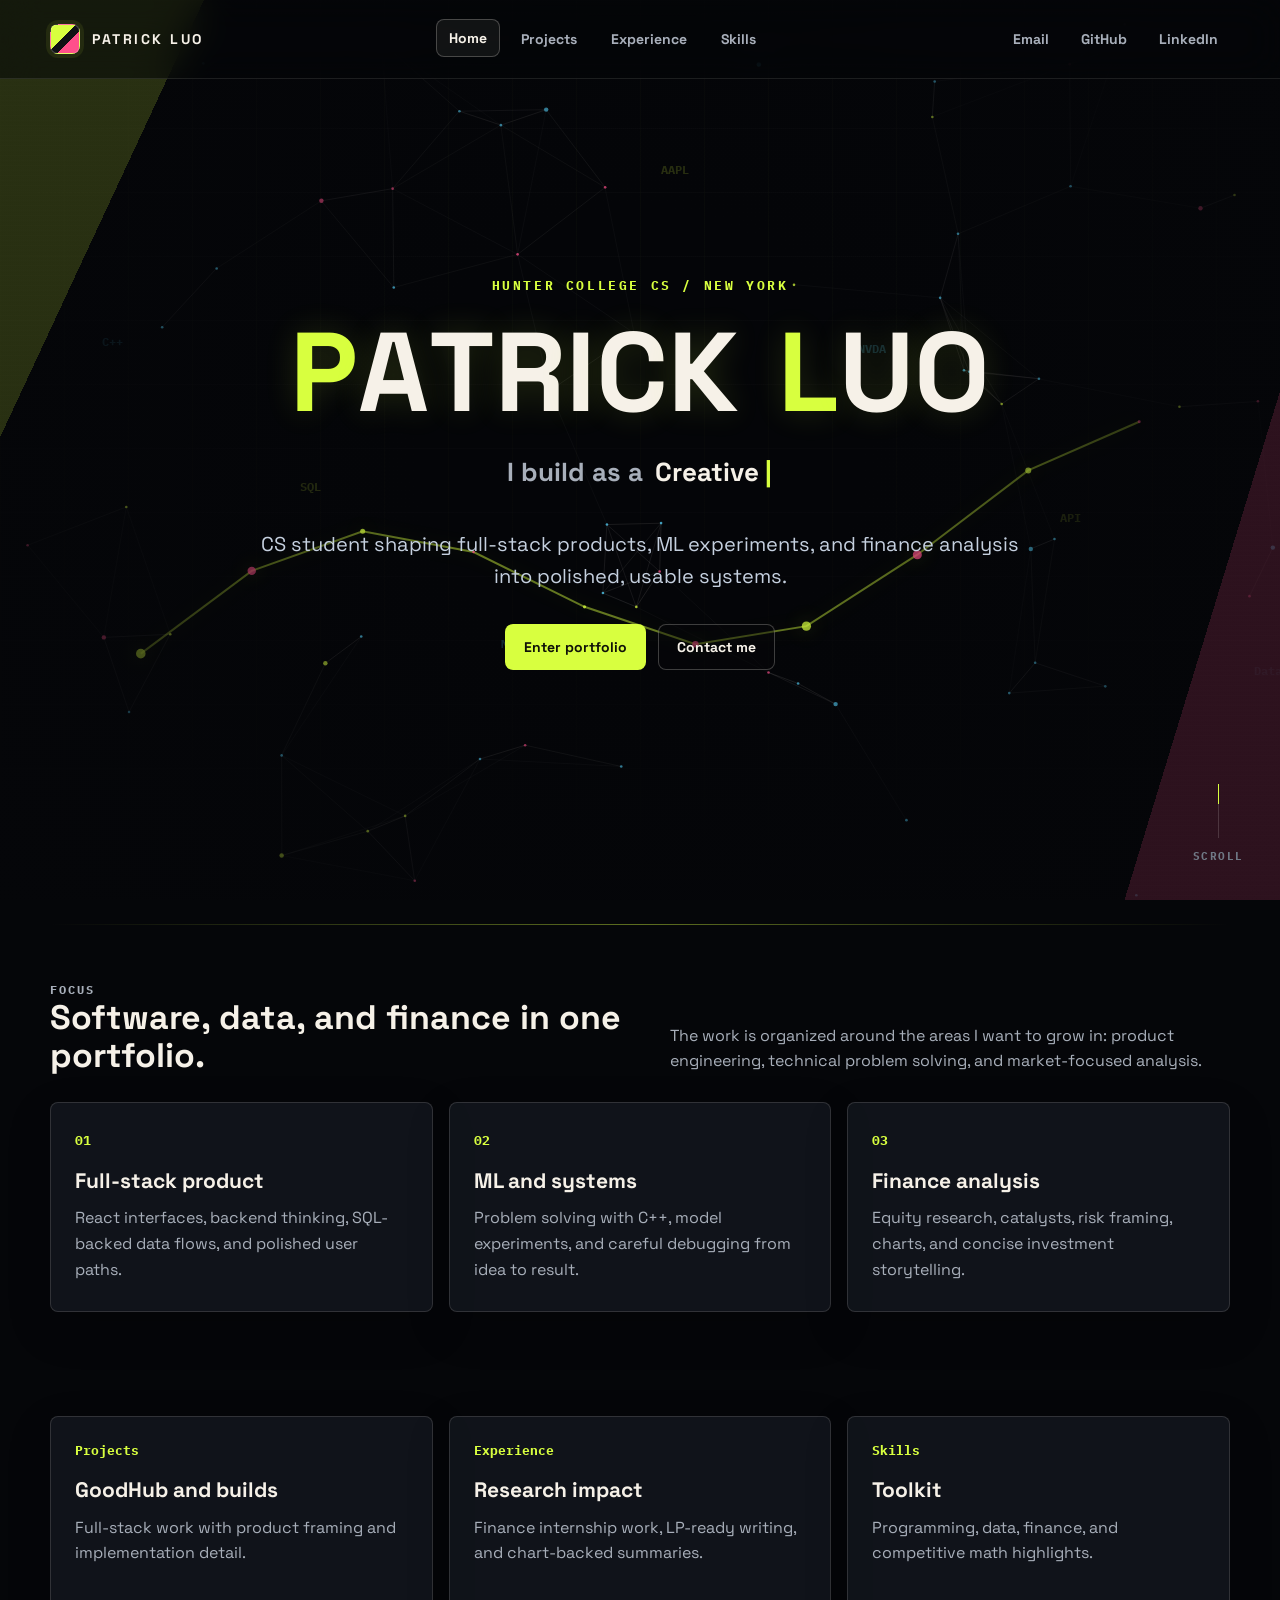
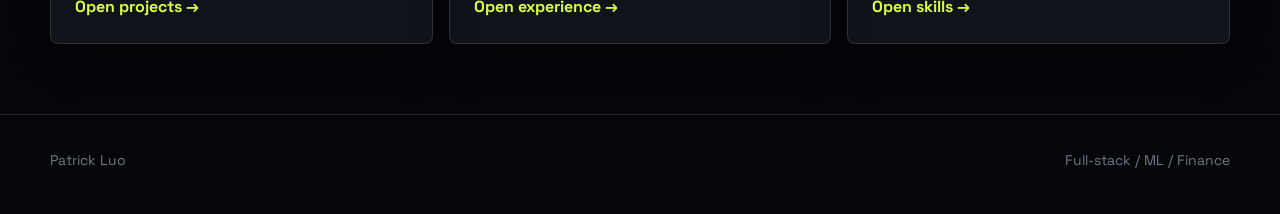
==== index.html @ 5b0698d5 "ver.1" ====
<!DOCTYPE html>
<html lang="en">
  <head>
    <meta charset="UTF-8" />
    <meta name="viewport" content="width=device-width, initial-scale=1.0" />
    <title>Patrick Luo | Portfolio</title>
    <meta
      name="description"
      content="Portfolio for Patrick Luo, a CS student focused on full-stack development, machine learning, and finance analysis."
    />
    <link rel="preconnect" href="https://fonts.googleapis.com" />
    <link rel="preconnect" href="https://fonts.gstatic.com" crossorigin />
    <link
      href="https://fonts.googleapis.com/css2?family=IBM+Plex+Mono:wght@400;600;700&family=Space+Grotesk:wght@400;500;600;700;800&display=swap"
      rel="stylesheet"
    />
    <link rel="stylesheet" href="styles.css" />
  </head>
  <body class="home-page">
    <header class="site-header home-header">
      <div class="page-shell nav-inner">
        <a class="brand" href="index.html" aria-label="Patrick Luo home">
          <span class="brand-mark" aria-hidden="true"></span>
          <span>Patrick Luo</span>
        </a>
        <nav class="site-nav" aria-label="Primary navigation">
          <a href="index.html" aria-current="page">Home</a>
          <a href="projects.html">Projects</a>
          <a href="experience.html">Experience</a>
          <a href="skills.html">Skills</a>
        </nav>
        <div class="social-links" aria-label="Contact links">
          <a href="mailto:patrick.jf.luo@gmail.com">Email</a>
          <a href="https://github.com/pljf" target="_blank" rel="noreferrer">GitHub</a>
          <a href="https://www.linkedin.com/in/patrick-luo-540394292/" target="_blank" rel="noreferrer">LinkedIn</a>
        </div>
      </div>
    </header>

    <main>
      <section class="cinematic-hero" aria-labelledby="intro-title">
        <canvas id="hero-canvas" aria-hidden="true"></canvas>
        <div class="hero-vignette" aria-hidden="true"></div>
        <div class="hero-scan" aria-hidden="true"></div>

        <div class="page-shell intro-stack">
          <p class="intro-kicker">Hunter College CS / New York</p>
          <h1 class="intro-name" id="intro-title" aria-label="Patrick Luo">
            <span style="--i: 0">P</span><span style="--i: 1">a</span><span style="--i: 2">t</span
            ><span style="--i: 3">r</span><span style="--i: 4">i</span><span style="--i: 5">c</span
            ><span style="--i: 6">k</span><span class="name-gap" style="--i: 7">&nbsp;</span
            ><span style="--i: 8">L</span><span style="--i: 9">u</span><span style="--i: 10">o</span>
          </h1>
          <div class="role-line" aria-label="Current focus">
            <span class="role-prefix">I build as a</span>
            <span class="typed-role" id="typed-role">Full-stack Developer</span>
          </div>
          <p class="intro-copy">
            CS student shaping full-stack products, ML experiments, and finance analysis into polished, usable systems.
          </p>
          <div class="actions intro-actions">
            <a class="button primary" href="projects.html">Enter portfolio</a>
            <a class="button ghost" href="mailto:patrick.jf.luo@gmail.com">Contact me</a>
          </div>
        </div>

        <div class="scroll-cue" aria-hidden="true">
          <span></span>
          <p>Scroll</p>
        </div>
      </section>

      <section class="page-shell section home-overview">
        <div class="section-header">
          <div>
            <p class="kicker">Focus</p>
            <h2>Software, data, and finance in one portfolio.</h2>
          </div>
          <p>
            The work is organized around the areas I want to grow in: product engineering, technical problem solving,
            and market-focused analysis.
          </p>
        </div>
        <div class="focus-grid">
          <article class="focus-card spotlight-card">
            <span class="card-index">01</span>
            <h3>Full-stack product</h3>
            <p>React interfaces, backend thinking, SQL-backed data flows, and polished user paths.</p>
          </article>
          <article class="focus-card spotlight-card">
            <span class="card-index">02</span>
            <h3>ML and systems</h3>
            <p>Problem solving with C++, model experiments, and careful debugging from idea to result.</p>
          </article>
          <article class="focus-card spotlight-card">
            <span class="card-index">03</span>
            <h3>Finance analysis</h3>
            <p>Equity research, catalysts, risk framing, charts, and concise investment storytelling.</p>
          </article>
        </div>
      </section>

      <section class="page-shell section compact">
        <div class="link-grid">
          <a class="link-card kinetic-link" href="projects.html">
            <span class="card-index">Projects</span>
            <h3>GoodHub and builds</h3>
            <p>Full-stack work with product framing and implementation detail.</p>
            <span>Open projects &rarr;</span>
          </a>
          <a class="link-card kinetic-link" href="experience.html">
            <span class="card-index">Experience</span>
            <h3>Research impact</h3>
            <p>Finance internship work, LP-ready writing, and chart-backed summaries.</p>
            <span>Open experience &rarr;</span>
          </a>
          <a class="link-card kinetic-link" href="skills.html">
            <span class="card-index">Skills</span>
            <h3>Toolkit</h3>
            <p>Programming, data, finance, and competitive math highlights.</p>
            <span>Open skills &rarr;</span>
          </a>
        </div>
      </section>
    </main>

    <footer class="site-footer">
      <div class="page-shell footer-inner">
        <span>Patrick Luo</span>
        <span>Full-stack / ML / Finance</span>
      </div>
    </footer>

    <script src="main.js"></script>
  </body>
</html>
---- styles.css ----
:root {
  --ink: #08090b;
  --ink-soft: #0f1115;
  --panel: #151820;
  --panel-strong: #1b1f28;
  --paper: #f6f1e8;
  --muted: #a8afba;
  --quiet: #707986;
  --line: rgba(246, 241, 232, 0.14);
  --line-strong: rgba(246, 241, 232, 0.24);
  --acid: #d8ff3f;
  --mint: #35d89f;
  --rose: #ff4f8b;
  --amber: #ffc857;
  --cyan: #55d6ff;
  --shadow: 0 24px 70px rgba(0, 0, 0, 0.36);
}

* {
  box-sizing: border-box;
}

html {
  scroll-behavior: smooth;
}

body {
  min-height: 100vh;
  margin: 0;
  overflow-x: hidden;
  background-color: var(--ink);
  background-image:
    linear-gradient(116deg, transparent 0 24%, rgba(216, 255, 63, 0.06) 24% 25%, transparent 25% 58%, rgba(85, 214, 255, 0.05) 58% 59%, transparent 59% 100%),
    repeating-linear-gradient(90deg, rgba(255, 255, 255, 0.018) 0 1px, transparent 1px 88px),
    linear-gradient(rgba(246, 241, 232, 0.045) 1px, transparent 1px),
    linear-gradient(90deg, rgba(246, 241, 232, 0.045) 1px, transparent 1px),
    linear-gradient(180deg, rgba(8, 9, 11, 0.2), rgba(8, 9, 11, 0.92));
  background-attachment: fixed;
  background-size: auto, auto, 44px 44px, 44px 44px, auto;
  color: var(--paper);
  font-family: "Space Grotesk", "Inter", system-ui, -apple-system, BlinkMacSystemFont, "Segoe UI", sans-serif;
  line-height: 1.6;
  letter-spacing: 0;
}

a {
  color: inherit;
  text-decoration: none;
}

img {
  display: block;
  max-width: 100%;
}

.page-shell {
  width: min(1180px, calc(100% - 40px));
  margin: 0 auto;
}

.site-header {
  position: sticky;
  top: 0;
  z-index: 20;
  border-bottom: 1px solid var(--line);
  background: rgba(8, 9, 11, 0.84);
  backdrop-filter: blur(18px);
}

.nav-inner {
  display: flex;
  align-items: center;
  justify-content: space-between;
  gap: 24px;
  min-height: 78px;
}

.brand {
  display: inline-flex;
  align-items: center;
  gap: 12px;
  font-weight: 800;
}

.brand-mark {
  width: 30px;
  height: 30px;
  border: 1px solid var(--line-strong);
  border-radius: 8px;
  background:
    linear-gradient(135deg, var(--acid) 0 44%, transparent 44%),
    linear-gradient(315deg, var(--rose) 0 38%, transparent 38%),
    var(--ink-soft);
  box-shadow: 0 0 0 4px rgba(216, 255, 63, 0.08);
}

.brand span:last-child {
  font-size: 14px;
  letter-spacing: 0.18em;
  text-transform: uppercase;
}

.site-nav,
.social-links {
  display: flex;
  align-items: center;
  gap: 8px;
}

.site-nav a,
.social-links a {
  min-height: 38px;
  border: 1px solid transparent;
  border-radius: 8px;
  color: var(--muted);
  font-size: 14px;
  font-weight: 700;
  line-height: 1;
  transition: border-color 160ms ease, color 160ms ease, background 160ms ease, transform 160ms ease;
}

.site-nav a {
  display: inline-flex;
  align-items: center;
  padding: 0 12px;
}

.social-links a {
  display: inline-flex;
  align-items: center;
  justify-content: center;
  min-width: 44px;
  padding: 0 11px;
}

.site-nav a:hover,
.site-nav a[aria-current="page"],
.social-links a:hover {
  border-color: var(--line-strong);
  background: rgba(246, 241, 232, 0.06);
  color: var(--paper);
  transform: translateY(-1px);
}

.hero {
  display: grid;
  grid-template-columns: minmax(0, 1fr) 430px;
  gap: 48px;
  align-items: center;
  padding: 72px 0 58px;
}

.hero-copy {
  max-width: 720px;
}

.eyebrow {
  margin: 0 0 18px;
  color: var(--acid);
  font-family: "IBM Plex Mono", ui-monospace, SFMono-Regular, Consolas, monospace;
  font-size: 13px;
  font-weight: 700;
  letter-spacing: 0.18em;
  text-transform: uppercase;
}

.hero-title,
.page-title {
  margin: 0;
  max-width: 920px;
  color: var(--paper);
  font-weight: 800;
  line-height: 0.96;
  letter-spacing: 0;
}

.hero-title {
  font-size: 76px;
}

.page-title {
  font-size: 58px;
}

.text-accent {
  color: var(--acid);
}

.text-mint {
  color: var(--mint);
}

.text-rose {
  color: var(--rose);
}

.lead {
  margin: 24px 0 0;
  max-width: 720px;
  color: var(--muted);
  font-size: 20px;
}

.actions {
  display: flex;
  flex-wrap: wrap;
  gap: 12px;
  margin-top: 32px;
}

.button {
  display: inline-flex;
  align-items: center;
  justify-content: center;
  gap: 10px;
  min-height: 46px;
  border: 1px solid var(--line-strong);
  border-radius: 8px;
  padding: 0 18px;
  font-size: 14px;
  font-weight: 800;
  line-height: 1;
  transition: transform 160ms ease, border-color 160ms ease, background 160ms ease, color 160ms ease;
}

.button.primary {
  border-color: rgba(216, 255, 63, 0.62);
  background: var(--acid);
  color: #101208;
}

.button.secondary {
  background: rgba(246, 241, 232, 0.05);
  color: var(--paper);
}

.button:hover {
  transform: translateY(-2px);
}

.button.secondary:hover {
  border-color: var(--acid);
}

.button.ghost {
  background: rgba(8, 9, 11, 0.42);
  color: var(--paper);
}

.button.ghost:hover {
  border-color: rgba(255, 79, 139, 0.72);
  color: #fff;
}

.home-page {
  background-color: #050609;
}

.home-header {
  position: fixed;
  width: 100%;
  border-bottom-color: rgba(246, 241, 232, 0.1);
  background: rgba(5, 6, 9, 0.54);
}

.cinematic-hero {
  position: relative;
  display: grid;
  min-height: 100vh;
  place-items: center;
  overflow: hidden;
  isolation: isolate;
  padding: 118px 0 72px;
  background:
    linear-gradient(180deg, rgba(5, 6, 9, 0.2), rgba(5, 6, 9, 0.98)),
    linear-gradient(90deg, rgba(216, 255, 63, 0.04) 1px, transparent 1px),
    linear-gradient(rgba(246, 241, 232, 0.035) 1px, transparent 1px),
    #050609;
  background-size: auto, 64px 64px, 64px 64px, auto;
}

#hero-canvas {
  position: absolute;
  inset: 0;
  z-index: -3;
  width: 100%;
  height: 100%;
}

.hero-vignette {
  position: absolute;
  inset: 0;
  z-index: -2;
  pointer-events: none;
  background:
    linear-gradient(115deg, rgba(216, 255, 63, 0.17) 0 12%, transparent 12% 100%),
    linear-gradient(287deg, rgba(255, 79, 139, 0.16) 0 10%, transparent 10% 100%),
    radial-gradient(circle at 50% 48%, transparent 0 28%, rgba(5, 6, 9, 0.48) 58%, rgba(5, 6, 9, 0.94) 100%);
}

.hero-scan {
  position: absolute;
  inset: 0;
  z-index: -1;
  pointer-events: none;
  background: repeating-linear-gradient(180deg, rgba(255, 255, 255, 0.035) 0 1px, transparent 1px 5px);
  mix-blend-mode: soft-light;
  opacity: 0.42;
}

.intro-stack {
  position: relative;
  z-index: 1;
  display: grid;
  justify-items: center;
  text-align: center;
}

.intro-kicker {
  margin: 0 0 26px;
  color: var(--acid);
  font-family: "IBM Plex Mono", ui-monospace, SFMono-Regular, Consolas, monospace;
  font-size: 13px;
  font-weight: 800;
  letter-spacing: 0.2em;
  text-transform: uppercase;
  animation: fade-rise 700ms ease 150ms;
}

.intro-name {
  display: flex;
  flex-wrap: wrap;
  justify-content: center;
  margin: 0;
  max-width: 1100px;
  color: var(--paper);
  font-size: 112px;
  font-weight: 800;
  line-height: 0.9;
  letter-spacing: 0;
  text-transform: uppercase;
}

.intro-name span {
  display: inline-block;
  text-shadow: 0 0 32px rgba(216, 255, 63, 0.16);
  animation: name-rise 760ms cubic-bezier(0.22, 1, 0.36, 1);
}

.intro-name span:nth-child(1),
.intro-name span:nth-child(9) {
  color: var(--acid);
}

.intro-name span:nth-child(1) {
  animation-delay: 260ms;
}

.intro-name span:nth-child(2) {
  animation-delay: 322ms;
}

.intro-name span:nth-child(3) {
  animation-delay: 384ms;
}

.intro-name span:nth-child(4) {
  animation-delay: 446ms;
}

.intro-name span:nth-child(5) {
  animation-delay: 508ms;
}

.intro-name span:nth-child(6) {
  animation-delay: 570ms;
}

.intro-name span:nth-child(7) {
  animation-delay: 632ms;
}

.intro-name span:nth-child(8) {
  animation-delay: 694ms;
}

.intro-name span:nth-child(9) {
  animation-delay: 756ms;
}

.intro-name span:nth-child(10) {
  animation-delay: 818ms;
}

.intro-name span:nth-child(11) {
  animation-delay: 880ms;
}

.name-gap {
  width: 0.36em;
}

.role-line {
  display: flex;
  flex-wrap: wrap;
  justify-content: center;
  gap: 12px;
  min-height: 54px;
  margin-top: 28px;
  color: var(--muted);
  font-size: 26px;
  font-weight: 700;
  animation: fade-rise 700ms ease 1150ms;
}

.typed-role {
  position: relative;
  display: inline-block;
  max-width: 100%;
  overflow-wrap: anywhere;
  color: var(--paper);
}

.typed-role::after {
  display: inline-block;
  width: 10px;
  margin-left: 4px;
  color: var(--acid);
  content: "|";
  animation: blink 860ms steps(1) infinite;
}

.intro-copy {
  max-width: 760px;
  margin: 22px 0 0;
  color: #c5d0df;
  font-size: 20px;
  animation: fade-rise 700ms ease 1350ms;
}

.intro-actions {
  justify-content: center;
  animation: fade-rise 700ms ease 1500ms;
}

.scroll-cue {
  position: absolute;
  right: 36px;
  bottom: 34px;
  display: grid;
  justify-items: center;
  gap: 10px;
  color: var(--quiet);
  font-family: "IBM Plex Mono", ui-monospace, SFMono-Regular, Consolas, monospace;
  font-size: 11px;
  font-weight: 700;
  letter-spacing: 0.14em;
  text-transform: uppercase;
}

.scroll-cue span {
  display: block;
  width: 1px;
  height: 54px;
  overflow: hidden;
  background: rgba(246, 241, 232, 0.16);
}

.scroll-cue span::after {
  display: block;
  width: 1px;
  height: 20px;
  background: var(--acid);
  content: "";
  animation: scroll-cue 1500ms ease-in-out infinite;
}

.scroll-cue p {
  margin: 0;
}

.home-overview {
  position: relative;
}

.home-overview::before {
  position: absolute;
  top: 24px;
  right: 0;
  left: 0;
  height: 1px;
  background: linear-gradient(90deg, transparent, rgba(216, 255, 63, 0.42), transparent);
  content: "";
}

.spotlight-card,
.kinetic-link {
  background:
    linear-gradient(135deg, rgba(216, 255, 63, 0.08), transparent 36%),
    rgba(12, 14, 19, 0.84);
}

.hero-metrics {
  display: grid;
  grid-template-columns: repeat(3, minmax(0, 1fr));
  gap: 12px;
  margin-top: 36px;
}

.metric {
  min-height: 92px;
  border: 1px solid var(--line);
  border-radius: 8px;
  background: rgba(21, 24, 32, 0.78);
  padding: 16px;
}

.metric strong {
  display: block;
  color: var(--paper);
  font-size: 24px;
  line-height: 1;
}

.metric span {
  display: block;
  margin-top: 10px;
  color: var(--muted);
  font-size: 13px;
}

.portrait-panel {
  position: relative;
  margin: 0;
  border: 1px solid var(--line-strong);
  border-radius: 8px;
  background: linear-gradient(145deg, rgba(246, 241, 232, 0.08), rgba(21, 24, 32, 0.78));
  box-shadow: var(--shadow);
  overflow: hidden;
}

.portrait-panel::before {
  position: absolute;
  inset: 22px;
  border: 1px solid rgba(246, 241, 232, 0.12);
  content: "";
}

.portrait-label {
  position: absolute;
  right: 16px;
  bottom: 16px;
  max-width: calc(100% - 32px);
  border: 1px solid var(--line-strong);
  border-radius: 8px;
  background: rgba(8, 9, 11, 0.88);
  padding: 14px 16px;
}

.portrait-label strong,
.portrait-label span {
  display: block;
}

.portrait-label strong {
  font-size: 18px;
}

.portrait-label span {
  color: var(--muted);
  font-size: 13px;
}

.portrait-art {
  position: relative;
  display: grid;
  min-height: 500px;
  place-items: center;
  overflow: hidden;
  background:
    linear-gradient(90deg, rgba(246, 241, 232, 0.04) 1px, transparent 1px),
    linear-gradient(rgba(246, 241, 232, 0.04) 1px, transparent 1px),
    linear-gradient(145deg, rgba(216, 255, 63, 0.14), transparent 32%),
    linear-gradient(315deg, rgba(255, 79, 139, 0.12), transparent 34%),
    #101218;
  background-size: 38px 38px, 38px 38px, auto, auto, auto;
}

.portrait-art::before,
.portrait-art::after {
  position: absolute;
  content: "";
}

.portrait-art::before {
  width: 68%;
  height: 68%;
  border: 1px solid rgba(246, 241, 232, 0.18);
  transform: rotate(-10deg);
}

.portrait-art::after {
  width: 210px;
  height: 210px;
  border: 1px solid rgba(216, 255, 63, 0.38);
  border-radius: 50%;
  box-shadow: 0 0 60px rgba(216, 255, 63, 0.13);
}

.portrait-initials {
  position: relative;
  z-index: 1;
  color: var(--paper);
  font-size: 132px;
  font-weight: 800;
  line-height: 0.86;
}

.portrait-initials::first-letter {
  color: var(--acid);
}

.code-strip {
  position: absolute;
  bottom: 108px;
  left: 24px;
  z-index: 2;
  display: grid;
  gap: 8px;
  color: var(--muted);
  font-family: "IBM Plex Mono", ui-monospace, SFMono-Regular, Consolas, monospace;
  font-size: 12px;
}

.code-strip span {
  width: max-content;
  max-width: calc(100vw - 80px);
  border: 1px solid var(--line);
  border-radius: 8px;
  background: rgba(8, 9, 11, 0.78);
  padding: 7px 10px;
}

.signal-card {
  position: absolute;
  z-index: 2;
  display: grid;
  width: 64px;
  height: 64px;
  place-items: center;
  border: 1px solid var(--line-strong);
  border-radius: 8px;
  background: rgba(8, 9, 11, 0.8);
  color: var(--acid);
  font-family: "IBM Plex Mono", ui-monospace, SFMono-Regular, Consolas, monospace;
  font-size: 14px;
  font-weight: 800;
}

.signal-card.top {
  top: 64px;
  right: 44px;
}

.signal-card.mid {
  top: 194px;
  left: 34px;
  color: var(--mint);
}

.signal-card.low {
  right: 74px;
  bottom: 152px;
  color: var(--rose);
}

.ticker {
  overflow: hidden;
  border-top: 1px solid var(--line);
  border-bottom: 1px solid var(--line);
  background: rgba(246, 241, 232, 0.04);
}

.ticker-track {
  display: flex;
  width: max-content;
  animation: ticker 28s linear infinite;
}

.ticker span {
  padding: 14px 24px;
  color: var(--muted);
  font-family: "IBM Plex Mono", ui-monospace, SFMono-Regular, Consolas, monospace;
  font-size: 13px;
  text-transform: uppercase;
  white-space: nowrap;
}

.section {
  padding: 70px 0;
}

.section.compact {
  padding-top: 34px;
}

.section-header {
  display: flex;
  align-items: end;
  justify-content: space-between;
  gap: 24px;
  margin-bottom: 28px;
}

.section-header h2 {
  margin: 0;
  font-size: 34px;
  line-height: 1.1;
}

.section-header p {
  max-width: 560px;
  margin: 10px 0 0;
  color: var(--muted);
}

.kicker {
  margin: 0 0 10px;
  color: var(--quiet);
  font-family: "IBM Plex Mono", ui-monospace, SFMono-Regular, Consolas, monospace;
  font-size: 12px;
  font-weight: 700;
  letter-spacing: 0.16em;
  text-transform: uppercase;
}

.focus-grid,
.link-grid,
.process-grid,
.achievement-grid {
  display: grid;
  grid-template-columns: repeat(3, minmax(0, 1fr));
  gap: 16px;
}

.focus-card,
.link-card,
.process-card,
.achievement-card,
.work-card,
.timeline-item,
.skill-column {
  border: 1px solid var(--line);
  border-radius: 8px;
  background: rgba(21, 24, 32, 0.76);
  box-shadow: 0 16px 44px rgba(0, 0, 0, 0.18);
}

.focus-card,
.link-card,
.process-card,
.achievement-card {
  min-height: 210px;
  padding: 24px;
  transition: transform 160ms ease, border-color 160ms ease, background 160ms ease;
}

.focus-card:hover,
.link-card:hover,
.process-card:hover,
.achievement-card:hover {
  border-color: var(--line-strong);
  background: rgba(27, 31, 40, 0.88);
  transform: translateY(-3px);
}

.card-index {
  color: var(--acid);
  font-family: "IBM Plex Mono", ui-monospace, SFMono-Regular, Consolas, monospace;
  font-size: 13px;
  font-weight: 700;
}

.focus-card h3,
.link-card h3,
.process-card h3,
.achievement-card h3,
.work-card h2,
.timeline-item h2,
.skill-column h2 {
  margin: 16px 0 0;
  color: var(--paper);
  font-size: 21px;
  line-height: 1.18;
}

.focus-card p,
.link-card p,
.process-card p,
.achievement-card p,
.work-card p,
.timeline-item p,
.skill-column p {
  margin: 12px 0 0;
  color: var(--muted);
}

.link-card {
  display: flex;
  flex-direction: column;
  justify-content: space-between;
  min-height: 190px;
}

.link-card span:last-child {
  margin-top: 28px;
  color: var(--acid);
  font-weight: 800;
}

.page-hero {
  padding: 72px 0 42px;
  border-bottom: 1px solid var(--line);
}

.page-hero .lead {
  max-width: 680px;
}

.page-hero-row {
  display: flex;
  align-items: end;
  justify-content: space-between;
  gap: 32px;
}

.back-link {
  flex: 0 0 auto;
  color: var(--acid);
  font-weight: 800;
}

.work-card {
  padding: 30px;
}

.work-card.featured {
  display: grid;
  grid-template-columns: minmax(0, 1.15fr) minmax(280px, 0.85fr);
  gap: 28px;
  align-items: start;
  border-color: rgba(216, 255, 63, 0.28);
  background:
    linear-gradient(135deg, rgba(216, 255, 63, 0.08), transparent 34%),
    rgba(21, 24, 32, 0.82);
}

.meta-row {
  display: flex;
  flex-wrap: wrap;
  gap: 8px;
  margin-top: 18px;
}

.pill {
  display: inline-flex;
  align-items: center;
  min-height: 30px;
  border: 1px solid var(--line);
  border-radius: 999px;
  padding: 0 12px;
  color: var(--paper);
  font-size: 12px;
  font-weight: 800;
}

.pill.acid {
  border-color: rgba(216, 255, 63, 0.5);
  color: var(--acid);
}

.pill.mint {
  border-color: rgba(53, 216, 159, 0.5);
  color: var(--mint);
}

.pill.rose {
  border-color: rgba(255, 79, 139, 0.5);
  color: var(--rose);
}

.clean-list {
  display: grid;
  gap: 12px;
  margin: 24px 0 0;
  padding: 0;
  list-style: none;
}

.clean-list li {
  position: relative;
  padding-left: 22px;
  color: var(--muted);
}

.clean-list li::before {
  position: absolute;
  top: 0.72em;
  left: 0;
  width: 8px;
  height: 8px;
  border-radius: 50%;
  background: var(--acid);
  content: "";
}

.spec-table {
  display: grid;
  gap: 14px;
  margin: 0;
}

.spec-table div {
  border-bottom: 1px solid var(--line);
  padding-bottom: 14px;
}

.spec-table dt {
  color: var(--quiet);
  font-family: "IBM Plex Mono", ui-monospace, SFMono-Regular, Consolas, monospace;
  font-size: 12px;
  font-weight: 700;
  letter-spacing: 0.12em;
  text-transform: uppercase;
}

.spec-table dd {
  margin: 6px 0 0;
  color: var(--paper);
}

.timeline {
  display: grid;
  gap: 16px;
}

.timeline-item {
  display: grid;
  grid-template-columns: 180px minmax(0, 1fr);
  gap: 28px;
  padding: 26px;
}

.timeline-date {
  color: var(--acid);
  font-family: "IBM Plex Mono", ui-monospace, SFMono-Regular, Consolas, monospace;
  font-size: 13px;
  font-weight: 700;
}

.skill-grid {
  display: grid;
  grid-template-columns: repeat(3, minmax(0, 1fr));
  gap: 16px;
}

.skill-column {
  padding: 24px;
}

.skill-tags {
  display: flex;
  flex-wrap: wrap;
  gap: 8px;
  margin-top: 22px;
}

.skill-tag {
  display: inline-flex;
  align-items: center;
  min-height: 36px;
  border: 1px solid var(--line);
  border-radius: 8px;
  background: rgba(246, 241, 232, 0.04);
  padding: 0 12px;
  color: var(--paper);
  font-size: 13px;
  font-weight: 800;
}

.site-footer {
  border-top: 1px solid var(--line);
  padding: 34px 0 42px;
  color: var(--quiet);
  font-size: 14px;
}

.footer-inner {
  display: flex;
  justify-content: space-between;
  gap: 20px;
}

@keyframes ticker {
  from {
    transform: translateX(0);
  }
  to {
    transform: translateX(-50%);
  }
}

@keyframes name-rise {
  from {
    opacity: 0;
    transform: translateY(44px) scale(0.96);
  }
  to {
    opacity: 1;
    transform: translateY(0) scale(1);
  }
}

@keyframes fade-rise {
  from {
    opacity: 0;
    transform: translateY(18px);
  }
  to {
    opacity: 1;
    transform: translateY(0);
  }
}

@keyframes blink {
  50% {
    opacity: 0;
  }
}

@keyframes scroll-cue {
  from {
    transform: translateY(-20px);
  }
  to {
    transform: translateY(58px);
  }
}

@media (prefers-reduced-motion: reduce) {
  *,
  *::before,
  *::after {
    scroll-behavior: auto !important;
    animation-duration: 0.01ms !important;
    animation-iteration-count: 1 !important;
    transition-duration: 0.01ms !important;
  }
}

@media (max-width: 960px) {
  .nav-inner {
    align-items: flex-start;
    flex-direction: column;
    padding: 18px 0;
  }

  .site-nav,
  .social-links {
    flex-wrap: wrap;
  }

  .hero {
    grid-template-columns: 1fr;
    padding-top: 52px;
  }

  .hero-title {
    font-size: 58px;
  }

  .intro-name {
    font-size: 78px;
  }

  .role-line {
    font-size: 22px;
  }

  .page-title {
    font-size: 48px;
  }

  .portrait-panel {
    max-width: 430px;
  }

  .focus-grid,
  .link-grid,
  .process-grid,
  .achievement-grid,
  .skill-grid,
  .work-card.featured {
    grid-template-columns: 1fr;
  }

  .page-hero-row,
  .section-header,
  .footer-inner {
    align-items: flex-start;
    flex-direction: column;
  }
}

@media (max-width: 640px) {
  .page-shell {
    width: min(100% - 28px, 1180px);
  }

  .hero-title {
    font-size: 42px;
  }

  .cinematic-hero {
    min-height: 760px;
    padding-top: 160px;
  }

  .intro-name {
    font-size: 40px;
  }

  .intro-kicker {
    font-size: 11px;
  }

  .role-line {
    flex-direction: column;
    gap: 4px;
    min-height: 82px;
    font-size: 19px;
  }

  .typed-role {
    max-width: 340px;
  }

  .intro-copy {
    width: 100%;
    max-width: 320px;
    font-size: 17px;
  }

  .scroll-cue {
    display: none;
  }

  .page-title {
    font-size: 38px;
  }

  .lead {
    font-size: 17px;
  }

  .hero-metrics,
  .timeline-item {
    grid-template-columns: 1fr;
  }

  .focus-card,
  .link-card,
  .process-card,
  .achievement-card,
  .work-card,
  .timeline-item,
  .skill-column {
    padding: 20px;
  }

  .section {
    padding: 50px 0;
  }
}
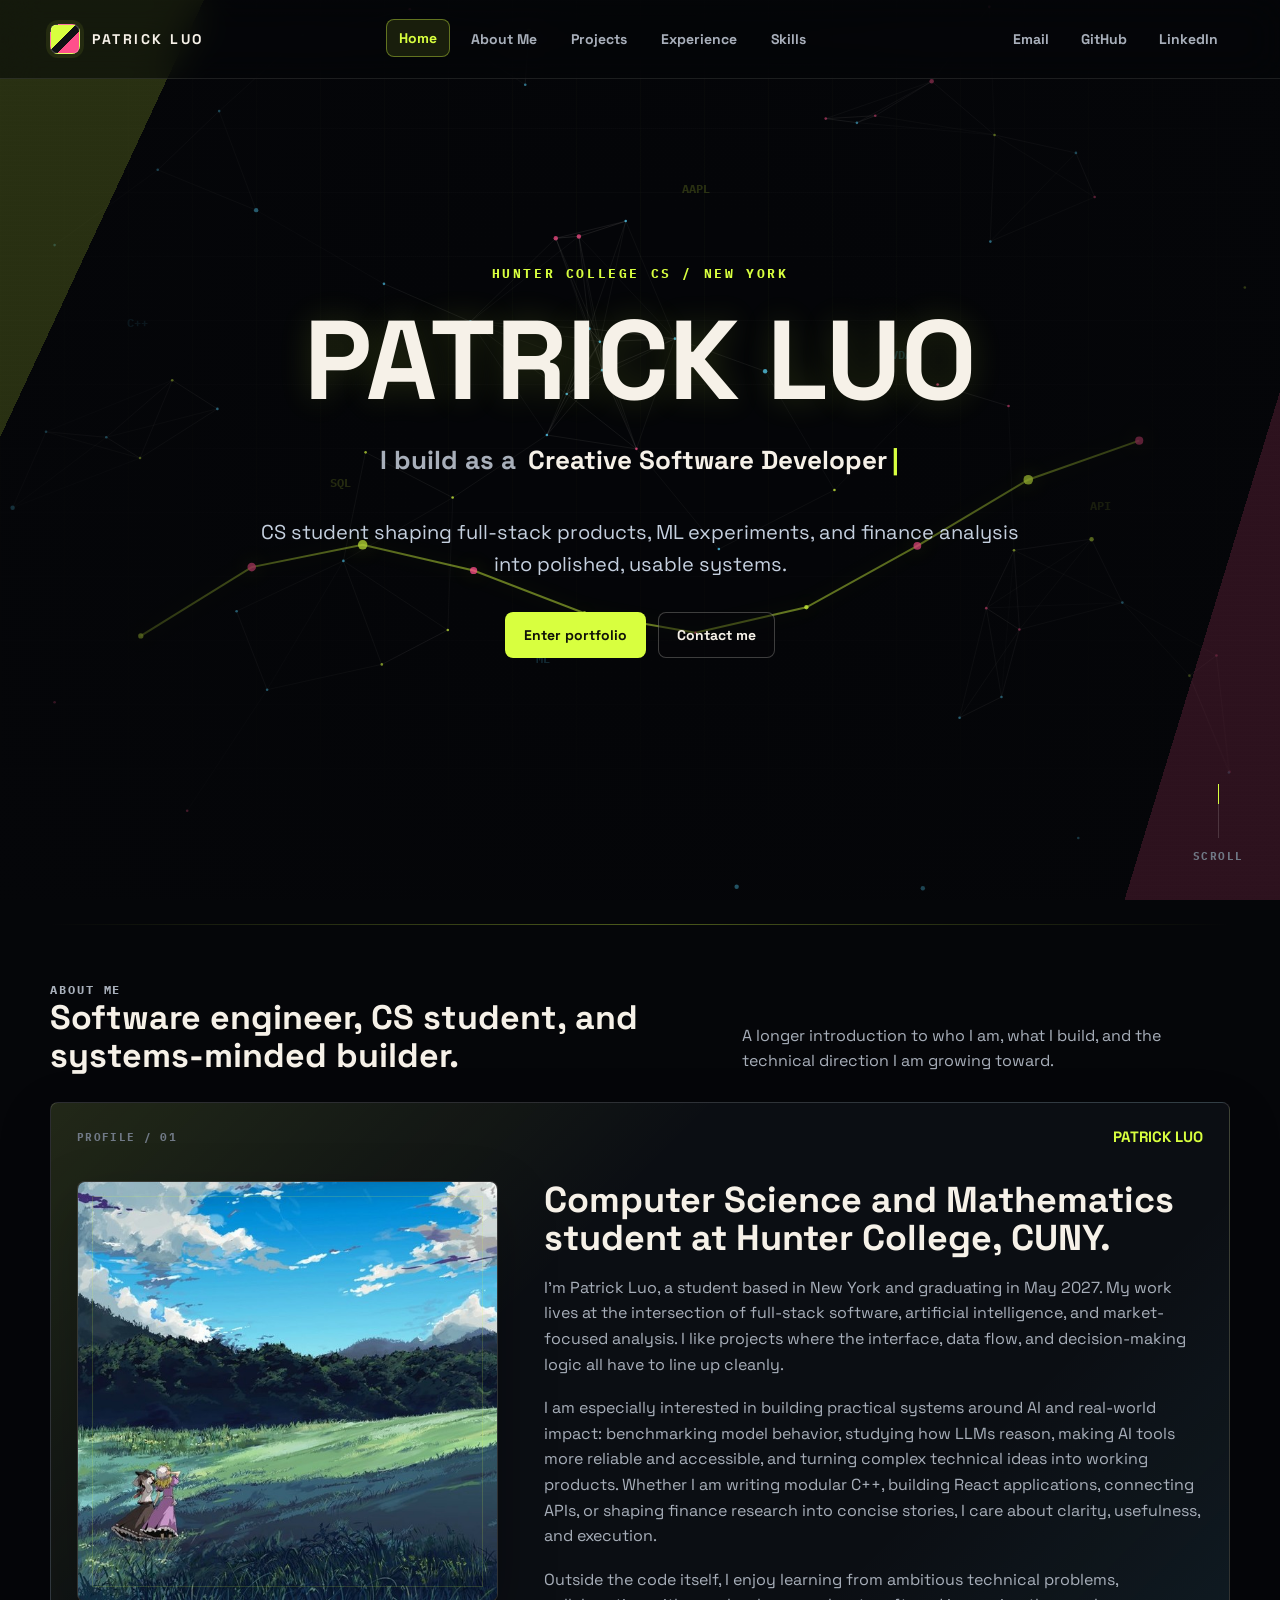
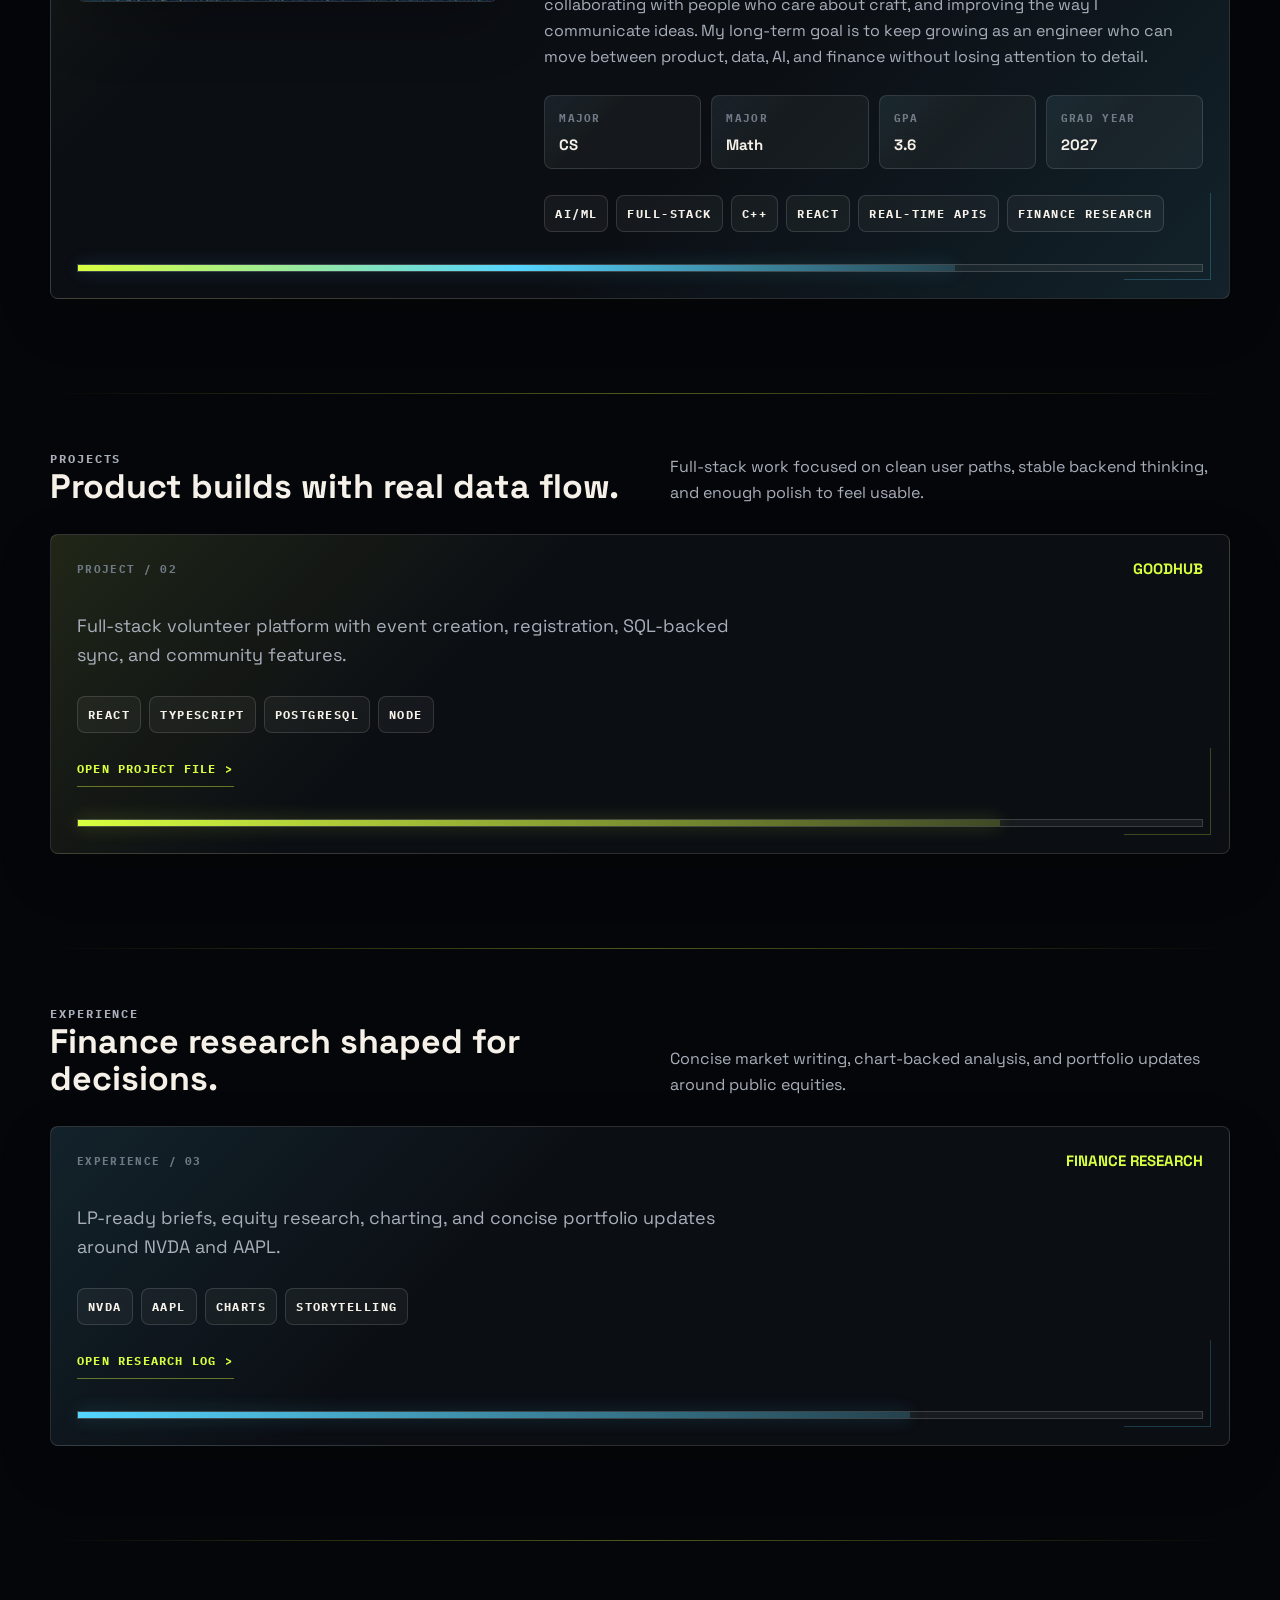
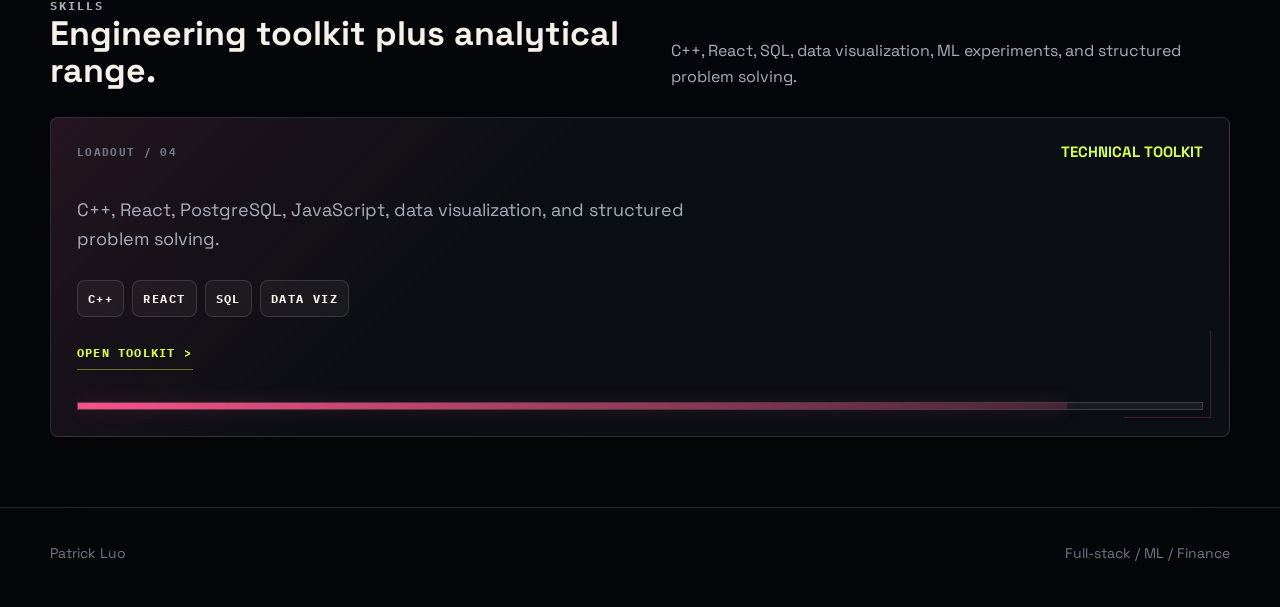
==== commit 84ba2d35: "Update portfolio homepage" ====
--- a/index.html
+++ b/index.html
@@ -1,5 +1,5 @@
 <!DOCTYPE html>
-<html lang="en">
+<html class="home-doc" lang="en">
   <head>
     <meta charset="UTF-8" />
     <meta name="viewport" content="width=device-width, initial-scale=1.0" />
@@ -24,10 +24,11 @@
           <span>Patrick Luo</span>
         </a>
         <nav class="site-nav" aria-label="Primary navigation">
-          <a href="index.html" aria-current="page">Home</a>
-          <a href="projects.html">Projects</a>
-          <a href="experience.html">Experience</a>
-          <a href="skills.html">Skills</a>
+          <a class="is-active" href="#home" data-section-link="home" aria-current="page">Home</a>
+          <a href="#about" data-section-link="about">About Me</a>
+          <a href="#projects" data-section-link="projects">Projects</a>
+          <a href="#experience" data-section-link="experience">Experience</a>
+          <a href="#skills" data-section-link="skills">Skills</a>
         </nav>
         <div class="social-links" aria-label="Contact links">
           <a href="mailto:patrick.jf.luo@gmail.com">Email</a>
@@ -38,28 +39,23 @@
     </header>
 
     <main>
-      <section class="cinematic-hero" aria-labelledby="intro-title">
+      <section class="cinematic-hero" id="home" aria-labelledby="intro-title" data-section="home">
         <canvas id="hero-canvas" aria-hidden="true"></canvas>
         <div class="hero-vignette" aria-hidden="true"></div>
         <div class="hero-scan" aria-hidden="true"></div>
 
         <div class="page-shell intro-stack">
           <p class="intro-kicker">Hunter College CS / New York</p>
-          <h1 class="intro-name" id="intro-title" aria-label="Patrick Luo">
-            <span style="--i: 0">P</span><span style="--i: 1">a</span><span style="--i: 2">t</span
-            ><span style="--i: 3">r</span><span style="--i: 4">i</span><span style="--i: 5">c</span
-            ><span style="--i: 6">k</span><span class="name-gap" style="--i: 7">&nbsp;</span
-            ><span style="--i: 8">L</span><span style="--i: 9">u</span><span style="--i: 10">o</span>
-          </h1>
+          <h1 class="intro-name" id="intro-title">Patrick Luo</h1>
           <div class="role-line" aria-label="Current focus">
             <span class="role-prefix">I build as a</span>
-            <span class="typed-role" id="typed-role">Full-stack Developer</span>
+            <span class="typed-role" id="typed-role">Creative Software Developer</span>
           </div>
           <p class="intro-copy">
             CS student shaping full-stack products, ML experiments, and finance analysis into polished, usable systems.
           </p>
           <div class="actions intro-actions">
-            <a class="button primary" href="projects.html">Enter portfolio</a>
+            <a class="button primary" href="#about" data-scroll-section="about">Enter portfolio</a>
             <a class="button ghost" href="mailto:patrick.jf.luo@gmail.com">Contact me</a>
           </div>
         </div>
@@ -70,57 +66,155 @@
         </div>
       </section>
 
-      <section class="page-shell section home-overview">
-        <div class="section-header">
-          <div>
-            <p class="kicker">Focus</p>
-            <h2>Software, data, and finance in one portfolio.</h2>
-          </div>
-          <p>
-            The work is organized around the areas I want to grow in: product engineering, technical problem solving,
-            and market-focused analysis.
-          </p>
-        </div>
-        <div class="focus-grid">
-          <article class="focus-card spotlight-card">
-            <span class="card-index">01</span>
-            <h3>Full-stack product</h3>
-            <p>React interfaces, backend thinking, SQL-backed data flows, and polished user paths.</p>
-          </article>
-          <article class="focus-card spotlight-card">
-            <span class="card-index">02</span>
-            <h3>ML and systems</h3>
-            <p>Problem solving with C++, model experiments, and careful debugging from idea to result.</p>
-          </article>
-          <article class="focus-card spotlight-card">
-            <span class="card-index">03</span>
-            <h3>Finance analysis</h3>
-            <p>Equity research, catalysts, risk framing, charts, and concise investment storytelling.</p>
-          </article>
-        </div>
-      </section>
-
-      <section class="page-shell section compact">
-        <div class="link-grid">
-          <a class="link-card kinetic-link" href="projects.html">
-            <span class="card-index">Projects</span>
-            <h3>GoodHub and builds</h3>
-            <p>Full-stack work with product framing and implementation detail.</p>
-            <span>Open projects &rarr;</span>
-          </a>
-          <a class="link-card kinetic-link" href="experience.html">
-            <span class="card-index">Experience</span>
-            <h3>Research impact</h3>
-            <p>Finance internship work, LP-ready writing, and chart-backed summaries.</p>
-            <span>Open experience &rarr;</span>
-          </a>
-          <a class="link-card kinetic-link" href="skills.html">
-            <span class="card-index">Skills</span>
-            <h3>Toolkit</h3>
-            <p>Programming, data, finance, and competitive math highlights.</p>
-            <span>Open skills &rarr;</span>
-          </a>
-        </div>
+      <section class="page-shell section home-feature-section about-section" id="about" data-section="about">
+        <div class="section-header reveal-card">
+          <div>
+            <p class="kicker">About Me</p>
+            <h2>Software engineer, CS student, and systems-minded builder.</h2>
+          </div>
+          <p>
+            A longer introduction to who I am, what I build, and the technical direction I am growing toward.
+          </p>
+        </div>
+        <article class="feature-module module-about reveal-card">
+          <div class="module-top">
+            <span>Profile / 01</span>
+            <strong>Patrick Luo</strong>
+          </div>
+          <div class="about-layout">
+            <figure class="about-portrait">
+              <img src="assets/about-avatar.jpg" alt="Patrick Luo profile image" />
+            </figure>
+            <div class="about-copy">
+              <h3>Computer Science and Mathematics student at Hunter College, CUNY.</h3>
+              <p>
+                I'm Patrick Luo, a student based in New York and graduating in May 2027. My work lives at the
+                intersection of full-stack software, artificial intelligence, and market-focused analysis. I like
+                projects where the interface, data flow, and decision-making logic all have to line up cleanly.
+              </p>
+              <p>
+                I am especially interested in building practical systems around AI and real-world impact: benchmarking
+                model behavior, studying how LLMs reason, making AI tools more reliable and accessible, and turning
+                complex technical ideas into working products. Whether I am writing modular C++, building React
+                applications, connecting APIs, or shaping finance research into concise stories, I care about clarity,
+                usefulness, and execution.
+              </p>
+              <p>
+                Outside the code itself, I enjoy learning from ambitious technical problems, collaborating with people
+                who care about craft, and improving the way I communicate ideas. My long-term goal is to keep growing
+                as an engineer who can move between product, data, AI, and finance without losing attention to detail.
+              </p>
+              <div class="about-grid">
+                <div>
+                  <span>Major</span>
+                  <strong>CS</strong>
+                </div>
+                <div>
+                  <span>Major</span>
+                  <strong>Math</strong>
+                </div>
+                <div>
+                  <span>GPA</span>
+                  <strong>3.6</strong>
+                </div>
+                <div>
+                  <span>Grad Year</span>
+                  <strong>2027</strong>
+                </div>
+              </div>
+              <div class="module-tags">
+                <span>AI/ML</span>
+                <span>Full-stack</span>
+                <span>C++</span>
+                <span>React</span>
+                <span>Real-time APIs</span>
+                <span>Finance Research</span>
+              </div>
+            </div>
+          </div>
+          <div class="signal-meter about" aria-hidden="true"><span style="--level: 78%"></span></div>
+        </article>
+      </section>
+
+      <section class="page-shell section home-feature-section" id="projects" data-section="projects">
+        <div class="section-header reveal-card">
+          <div>
+            <p class="kicker">Projects</p>
+            <h2>Product builds with real data flow.</h2>
+          </div>
+          <p>
+            Full-stack work focused on clean user paths, stable backend thinking, and enough polish to feel usable.
+          </p>
+        </div>
+        <article class="feature-module module-project reveal-card">
+          <div class="module-top">
+            <span>Project / 02</span>
+            <strong>GoodHub</strong>
+          </div>
+          <p>Full-stack volunteer platform with event creation, registration, SQL-backed sync, and community features.</p>
+          <div class="module-tags">
+            <span>React</span>
+            <span>TypeScript</span>
+            <span>PostgreSQL</span>
+            <span>Node</span>
+          </div>
+          <a class="module-action" href="projects.html">Open project file</a>
+          <div class="signal-meter" aria-hidden="true"><span style="--level: 82%"></span></div>
+        </article>
+      </section>
+
+      <section class="page-shell section home-feature-section" id="experience" data-section="experience">
+        <div class="section-header reveal-card">
+          <div>
+            <p class="kicker">Experience</p>
+            <h2>Finance research shaped for decisions.</h2>
+          </div>
+          <p>
+            Concise market writing, chart-backed analysis, and portfolio updates around public equities.
+          </p>
+        </div>
+        <article class="feature-module module-experience reveal-card">
+          <div class="module-top">
+            <span>Experience / 03</span>
+            <strong>Finance Research</strong>
+          </div>
+          <p>LP-ready briefs, equity research, charting, and concise portfolio updates around NVDA and AAPL.</p>
+          <div class="module-tags">
+            <span>NVDA</span>
+            <span>AAPL</span>
+            <span>Charts</span>
+            <span>Storytelling</span>
+          </div>
+          <a class="module-action" href="experience.html">Open research log</a>
+          <div class="signal-meter cyan" aria-hidden="true"><span style="--level: 74%"></span></div>
+        </article>
+      </section>
+
+      <section class="page-shell section home-feature-section" id="skills" data-section="skills">
+        <div class="section-header reveal-card">
+          <div>
+            <p class="kicker">Skills</p>
+            <h2>Engineering toolkit plus analytical range.</h2>
+          </div>
+          <p>
+            C++, React, SQL, data visualization, ML experiments, and structured problem solving.
+          </p>
+        </div>
+        <article class="feature-module module-skills reveal-card">
+          <div class="module-top">
+            <span>Loadout / 04</span>
+            <strong>Technical Toolkit</strong>
+          </div>
+          <p>C++, React, PostgreSQL, JavaScript, data visualization, and structured problem solving.</p>
+          <div class="module-tags">
+            <span>C++</span>
+            <span>React</span>
+            <span>SQL</span>
+            <span>Data Viz</span>
+          </div>
+          <a class="module-action" href="skills.html">Open toolkit</a>
+          <div class="signal-meter rose" aria-hidden="true"><span style="--level: 88%"></span></div>
+        </article>
       </section>
     </main>
 
@@ -131,6 +225,6 @@
       </div>
     </footer>
 
-    <script src="main.js"></script>
+    <script src="main.js?v=20260505-entry-about"></script>
   </body>
 </html>
--- a/styles.css
+++ b/styles.css
@@ -22,6 +22,14 @@
 
 html {
   scroll-behavior: smooth;
+}
+
+.home-doc {
+  scroll-padding-top: 92px;
+}
+
+[data-section] {
+  scroll-margin-top: 92px;
 }
 
 body {
@@ -135,11 +143,19 @@
 
 .site-nav a:hover,
 .site-nav a[aria-current="page"],
-.social-links a:hover {
+.site-nav a.is-active,
+.social-links a:hover,
+.site-nav a:focus-visible {
   border-color: var(--line-strong);
   background: rgba(246, 241, 232, 0.06);
   color: var(--paper);
   transform: translateY(-1px);
+}
+
+.site-nav a.is-active {
+  border-color: rgba(216, 255, 63, 0.38);
+  background: rgba(216, 255, 63, 0.1);
+  color: var(--acid);
 }
 
 .hero {
@@ -267,10 +283,11 @@
   position: relative;
   display: grid;
   min-height: 100vh;
+  min-height: 100svh;
   place-items: center;
   overflow: hidden;
   isolation: isolate;
-  padding: 118px 0 72px;
+  padding: 118px 0 96px;
   background:
     linear-gradient(180deg, rgba(5, 6, 9, 0.2), rgba(5, 6, 9, 0.98)),
     linear-gradient(90deg, rgba(216, 255, 63, 0.04) 1px, transparent 1px),
@@ -328,76 +345,18 @@
 }
 
 .intro-name {
-  display: flex;
-  flex-wrap: wrap;
-  justify-content: center;
+  position: relative;
+  z-index: 2;
   margin: 0;
   max-width: 1100px;
-  color: var(--paper);
+  color: #f6f1e8;
   font-size: 112px;
   font-weight: 800;
   line-height: 0.9;
   letter-spacing: 0;
+  opacity: 1;
   text-transform: uppercase;
-}
-
-.intro-name span {
-  display: inline-block;
   text-shadow: 0 0 32px rgba(216, 255, 63, 0.16);
-  animation: name-rise 760ms cubic-bezier(0.22, 1, 0.36, 1);
-}
-
-.intro-name span:nth-child(1),
-.intro-name span:nth-child(9) {
-  color: var(--acid);
-}
-
-.intro-name span:nth-child(1) {
-  animation-delay: 260ms;
-}
-
-.intro-name span:nth-child(2) {
-  animation-delay: 322ms;
-}
-
-.intro-name span:nth-child(3) {
-  animation-delay: 384ms;
-}
-
-.intro-name span:nth-child(4) {
-  animation-delay: 446ms;
-}
-
-.intro-name span:nth-child(5) {
-  animation-delay: 508ms;
-}
-
-.intro-name span:nth-child(6) {
-  animation-delay: 570ms;
-}
-
-.intro-name span:nth-child(7) {
-  animation-delay: 632ms;
-}
-
-.intro-name span:nth-child(8) {
-  animation-delay: 694ms;
-}
-
-.intro-name span:nth-child(9) {
-  animation-delay: 756ms;
-}
-
-.intro-name span:nth-child(10) {
-  animation-delay: 818ms;
-}
-
-.intro-name span:nth-child(11) {
-  animation-delay: 880ms;
-}
-
-.name-gap {
-  width: 0.36em;
 }
 
 .role-line {
@@ -443,6 +402,15 @@
   animation: fade-rise 700ms ease 1500ms;
 }
 
+.module-top span,
+.module-tags span {
+  font-family: "IBM Plex Mono", ui-monospace, SFMono-Regular, Consolas, monospace;
+  font-size: 11px;
+  font-weight: 800;
+  letter-spacing: 0.12em;
+  text-transform: uppercase;
+}
+
 .scroll-cue {
   position: absolute;
   right: 36px;
@@ -481,6 +449,9 @@
 
 .home-overview {
   position: relative;
+  display: grid;
+  align-content: center;
+  min-height: 100vh;
 }
 
 .home-overview::before {
@@ -493,11 +464,362 @@
   content: "";
 }
 
+.home-feature-section {
+  position: relative;
+}
+
+.home-feature-section::before {
+  position: absolute;
+  top: 24px;
+  right: 0;
+  left: 0;
+  height: 1px;
+  background: linear-gradient(90deg, transparent, rgba(216, 255, 63, 0.34), transparent);
+  content: "";
+}
+
+.home-feature-section .feature-module {
+  display: flex;
+  flex-direction: column;
+  min-height: 320px;
+}
+
 .spotlight-card,
 .kinetic-link {
   background:
     linear-gradient(135deg, rgba(216, 255, 63, 0.08), transparent 36%),
     rgba(12, 14, 19, 0.84);
+}
+
+.feature-modules {
+  display: grid;
+  grid-template-columns: minmax(0, 1.15fr) minmax(0, 0.95fr);
+  grid-template-areas:
+    "project experience"
+    "project skills";
+  gap: 16px;
+}
+
+.feature-module {
+  position: relative;
+  min-height: 260px;
+  overflow: hidden;
+  border: 1px solid var(--line);
+  border-radius: 8px;
+  background:
+    linear-gradient(135deg, rgba(216, 255, 63, 0.1), transparent 36%),
+    rgba(14, 16, 22, 0.82);
+  box-shadow: 0 18px 54px rgba(0, 0, 0, 0.2);
+  padding: 26px 26px 66px;
+  transition: border-color 180ms ease, box-shadow 180ms ease, transform 180ms ease;
+}
+
+.feature-module::before {
+  position: absolute;
+  inset: 0;
+  z-index: 0;
+  width: 34%;
+  background: linear-gradient(90deg, transparent, rgba(246, 241, 232, 0.08), transparent);
+  content: "";
+  transform: translateX(-140%) skewX(-16deg);
+  transition: transform 700ms ease;
+}
+
+.feature-module::after {
+  position: absolute;
+  right: 18px;
+  bottom: 18px;
+  z-index: 0;
+  width: 86px;
+  height: 86px;
+  border-right: 1px solid rgba(216, 255, 63, 0.34);
+  border-bottom: 1px solid rgba(216, 255, 63, 0.34);
+  content: "";
+  opacity: 0.7;
+}
+
+.feature-module:hover {
+  border-color: rgba(216, 255, 63, 0.36);
+  box-shadow: 0 24px 70px rgba(0, 0, 0, 0.28), 0 0 34px rgba(216, 255, 63, 0.08);
+  transform: translateY(-3px);
+}
+
+.feature-module:hover::before {
+  transform: translateX(330%) skewX(-16deg);
+}
+
+.feature-module > * {
+  position: relative;
+  z-index: 1;
+}
+
+.module-project {
+  grid-area: project;
+  min-height: 536px;
+}
+
+.module-about {
+  background:
+    linear-gradient(135deg, rgba(216, 255, 63, 0.11), transparent 34%),
+    linear-gradient(315deg, rgba(85, 214, 255, 0.1), transparent 36%),
+    rgba(14, 16, 22, 0.82);
+}
+
+.module-about::after {
+  border-color: rgba(85, 214, 255, 0.34);
+}
+
+.about-layout {
+  display: grid;
+  grid-template-columns: minmax(220px, 0.78fr) minmax(0, 1.22fr);
+  gap: clamp(22px, 4vw, 46px);
+  align-items: start;
+  margin-top: 34px;
+}
+
+.about-portrait {
+  position: relative;
+  overflow: hidden;
+  margin: 0;
+  border: 1px solid rgba(246, 241, 232, 0.16);
+  border-radius: 8px;
+  background: rgba(8, 9, 11, 0.48);
+  box-shadow: 0 22px 60px rgba(0, 0, 0, 0.24);
+}
+
+.about-portrait::before {
+  position: absolute;
+  inset: 14px;
+  z-index: 1;
+  border: 1px solid rgba(216, 255, 63, 0.16);
+  content: "";
+  pointer-events: none;
+}
+
+.about-portrait img {
+  width: 100%;
+  aspect-ratio: 1;
+  object-fit: cover;
+}
+
+.about-copy h3 {
+  margin: 0;
+  color: var(--paper);
+  font-size: clamp(24px, 3vw, 36px);
+  line-height: 1.06;
+}
+
+.about-copy p {
+  max-width: 720px;
+  margin: 18px 0 0;
+  color: #c5d0df;
+  font-size: 16px;
+}
+
+.module-experience {
+  grid-area: experience;
+  background:
+    linear-gradient(135deg, rgba(85, 214, 255, 0.1), transparent 38%),
+    rgba(14, 16, 22, 0.82);
+}
+
+.module-experience::after {
+  border-color: rgba(85, 214, 255, 0.32);
+}
+
+.module-skills {
+  grid-area: skills;
+  background:
+    linear-gradient(135deg, rgba(255, 79, 139, 0.1), transparent 38%),
+    rgba(14, 16, 22, 0.82);
+}
+
+.module-skills::after {
+  border-color: rgba(255, 79, 139, 0.32);
+}
+
+.module-top {
+  display: flex;
+  align-items: start;
+  justify-content: space-between;
+  gap: 16px;
+}
+
+.module-top span {
+  color: var(--quiet);
+}
+
+.module-top strong {
+  color: var(--acid);
+  font-size: 15px;
+  line-height: 1;
+  text-transform: uppercase;
+}
+
+.feature-module h3,
+.feature-module p {
+  margin: 0;
+}
+
+.feature-module p {
+  max-width: 680px;
+  margin-top: 34px;
+  color: var(--muted);
+  font-size: 18px;
+}
+
+.module-project p {
+  margin-top: 52px;
+  font-size: 22px;
+}
+
+.home-feature-section .module-about,
+.home-feature-section .module-project,
+.home-feature-section .module-experience,
+.home-feature-section .module-skills {
+  min-height: 320px;
+}
+
+.home-feature-section .module-about p,
+.home-feature-section .module-project p,
+.home-feature-section .module-experience p,
+.home-feature-section .module-skills p {
+  margin-top: 34px;
+  font-size: 18px;
+}
+
+.home-feature-section .module-about .about-copy p {
+  margin-top: 18px;
+  font-size: 16px;
+}
+
+.about-grid {
+  display: grid;
+  grid-template-columns: repeat(4, minmax(0, 1fr));
+  gap: 10px;
+  margin-top: 26px;
+}
+
+.about-grid div {
+  border: 1px solid rgba(246, 241, 232, 0.12);
+  border-radius: 8px;
+  background:
+    linear-gradient(135deg, rgba(85, 214, 255, 0.06), transparent 42%),
+    rgba(246, 241, 232, 0.045);
+  padding: 14px;
+}
+
+.about-grid span,
+.about-grid strong {
+  display: block;
+}
+
+.about-grid span {
+  color: var(--quiet);
+  font-family: "IBM Plex Mono", ui-monospace, SFMono-Regular, Consolas, monospace;
+  font-size: 11px;
+  font-weight: 800;
+  letter-spacing: 0.12em;
+  text-transform: uppercase;
+}
+
+.about-grid strong {
+  margin-top: 8px;
+  color: var(--paper);
+  font-size: 15px;
+  line-height: 1.2;
+}
+
+.module-tags {
+  display: flex;
+  flex-wrap: wrap;
+  gap: 8px;
+  margin-top: 26px;
+}
+
+.module-tags span {
+  border: 1px solid rgba(246, 241, 232, 0.14);
+  border-radius: 8px;
+  background: rgba(246, 241, 232, 0.045);
+  padding: 8px 10px;
+  color: var(--paper);
+  font-size: 12px;
+}
+
+.module-action {
+  display: inline-flex;
+  align-items: center;
+  min-height: 34px;
+  width: max-content;
+  max-width: 100%;
+  margin-top: auto;
+  border-bottom: 1px solid rgba(216, 255, 63, 0.42);
+  color: var(--acid);
+  font-family: "IBM Plex Mono", ui-monospace, SFMono-Regular, Consolas, monospace;
+  font-size: 12px;
+  font-weight: 800;
+  letter-spacing: 0.1em;
+  text-transform: uppercase;
+  transition: border-color 160ms ease, color 160ms ease, transform 160ms ease;
+}
+
+.module-action::after {
+  margin-left: 9px;
+  content: ">";
+}
+
+.module-action:hover {
+  border-color: rgba(85, 214, 255, 0.72);
+  color: var(--cyan);
+  transform: translateX(3px);
+}
+
+.signal-meter {
+  position: absolute;
+  right: 26px;
+  bottom: 26px;
+  left: 26px;
+  height: 8px;
+  border: 1px solid rgba(246, 241, 232, 0.16);
+  background: rgba(246, 241, 232, 0.055);
+}
+
+.signal-meter span {
+  display: block;
+  width: var(--level);
+  height: 100%;
+  background: linear-gradient(90deg, var(--acid), rgba(216, 255, 63, 0.2));
+  box-shadow: 0 0 18px rgba(216, 255, 63, 0.28);
+}
+
+.signal-meter.cyan span {
+  background: linear-gradient(90deg, var(--cyan), rgba(85, 214, 255, 0.2));
+  box-shadow: 0 0 18px rgba(85, 214, 255, 0.24);
+}
+
+.signal-meter.about span {
+  background: linear-gradient(90deg, var(--acid), var(--cyan), rgba(85, 214, 255, 0.18));
+  box-shadow: 0 0 18px rgba(85, 214, 255, 0.22);
+}
+
+.signal-meter.rose span {
+  background: linear-gradient(90deg, var(--rose), rgba(255, 79, 139, 0.2));
+  box-shadow: 0 0 18px rgba(255, 79, 139, 0.24);
+}
+
+.reveal-card {
+  transition: opacity 620ms ease, transform 620ms ease;
+}
+
+.motion-ready .reveal-card {
+  opacity: 0;
+  transform: translateY(22px);
+}
+
+.reveal-card.is-visible,
+.motion-ready .reveal-card.is-visible {
+  opacity: 1;
+  transform: translateY(0);
 }
 
 .hero-metrics {
@@ -701,6 +1023,9 @@
 }
 
 .section.compact {
+  display: grid;
+  align-content: center;
+  min-height: 100vh;
   padding-top: 34px;
 }
 
@@ -1087,6 +1412,33 @@
     font-size: 22px;
   }
 
+  .feature-modules {
+    grid-template-columns: 1fr;
+  }
+
+  .about-grid {
+    grid-template-columns: repeat(2, minmax(0, 1fr));
+  }
+
+  .about-layout {
+    grid-template-columns: 1fr;
+  }
+
+  .about-portrait {
+    max-width: 520px;
+  }
+
+  .feature-modules {
+    grid-template-areas:
+      "project"
+      "experience"
+      "skills";
+  }
+
+  .module-project {
+    min-height: 320px;
+  }
+
   .page-title {
     font-size: 48px;
   }
@@ -1149,6 +1501,61 @@
     width: 100%;
     max-width: 320px;
     font-size: 17px;
+  }
+
+  .feature-module {
+    min-height: 260px;
+    padding: 20px 20px 62px;
+  }
+
+  .about-grid {
+    grid-template-columns: 1fr;
+  }
+
+  .about-layout {
+    margin-top: 24px;
+  }
+
+  .about-copy h3 {
+    font-size: 24px;
+  }
+
+  .about-grid div {
+    padding: 11px;
+  }
+
+  .module-project {
+    min-height: 330px;
+  }
+
+  .module-top {
+    flex-direction: column;
+    gap: 8px;
+  }
+
+  .feature-module p,
+  .module-project p {
+    margin-top: 24px;
+    font-size: 16px;
+  }
+
+  .home-feature-section .module-about p,
+  .home-feature-section .module-project p,
+  .home-feature-section .module-experience p,
+  .home-feature-section .module-skills p {
+    margin-top: 24px;
+    font-size: 16px;
+  }
+
+  .home-feature-section .module-about .about-copy p {
+    margin-top: 16px;
+    font-size: 15px;
+  }
+
+  .signal-meter {
+    right: 20px;
+    bottom: 20px;
+    left: 20px;
   }
 
   .scroll-cue {
@@ -1181,4 +1588,9 @@
   .section {
     padding: 50px 0;
   }
-}
+
+  .home-overview {
+    display: block;
+    min-height: auto;
+  }
+}
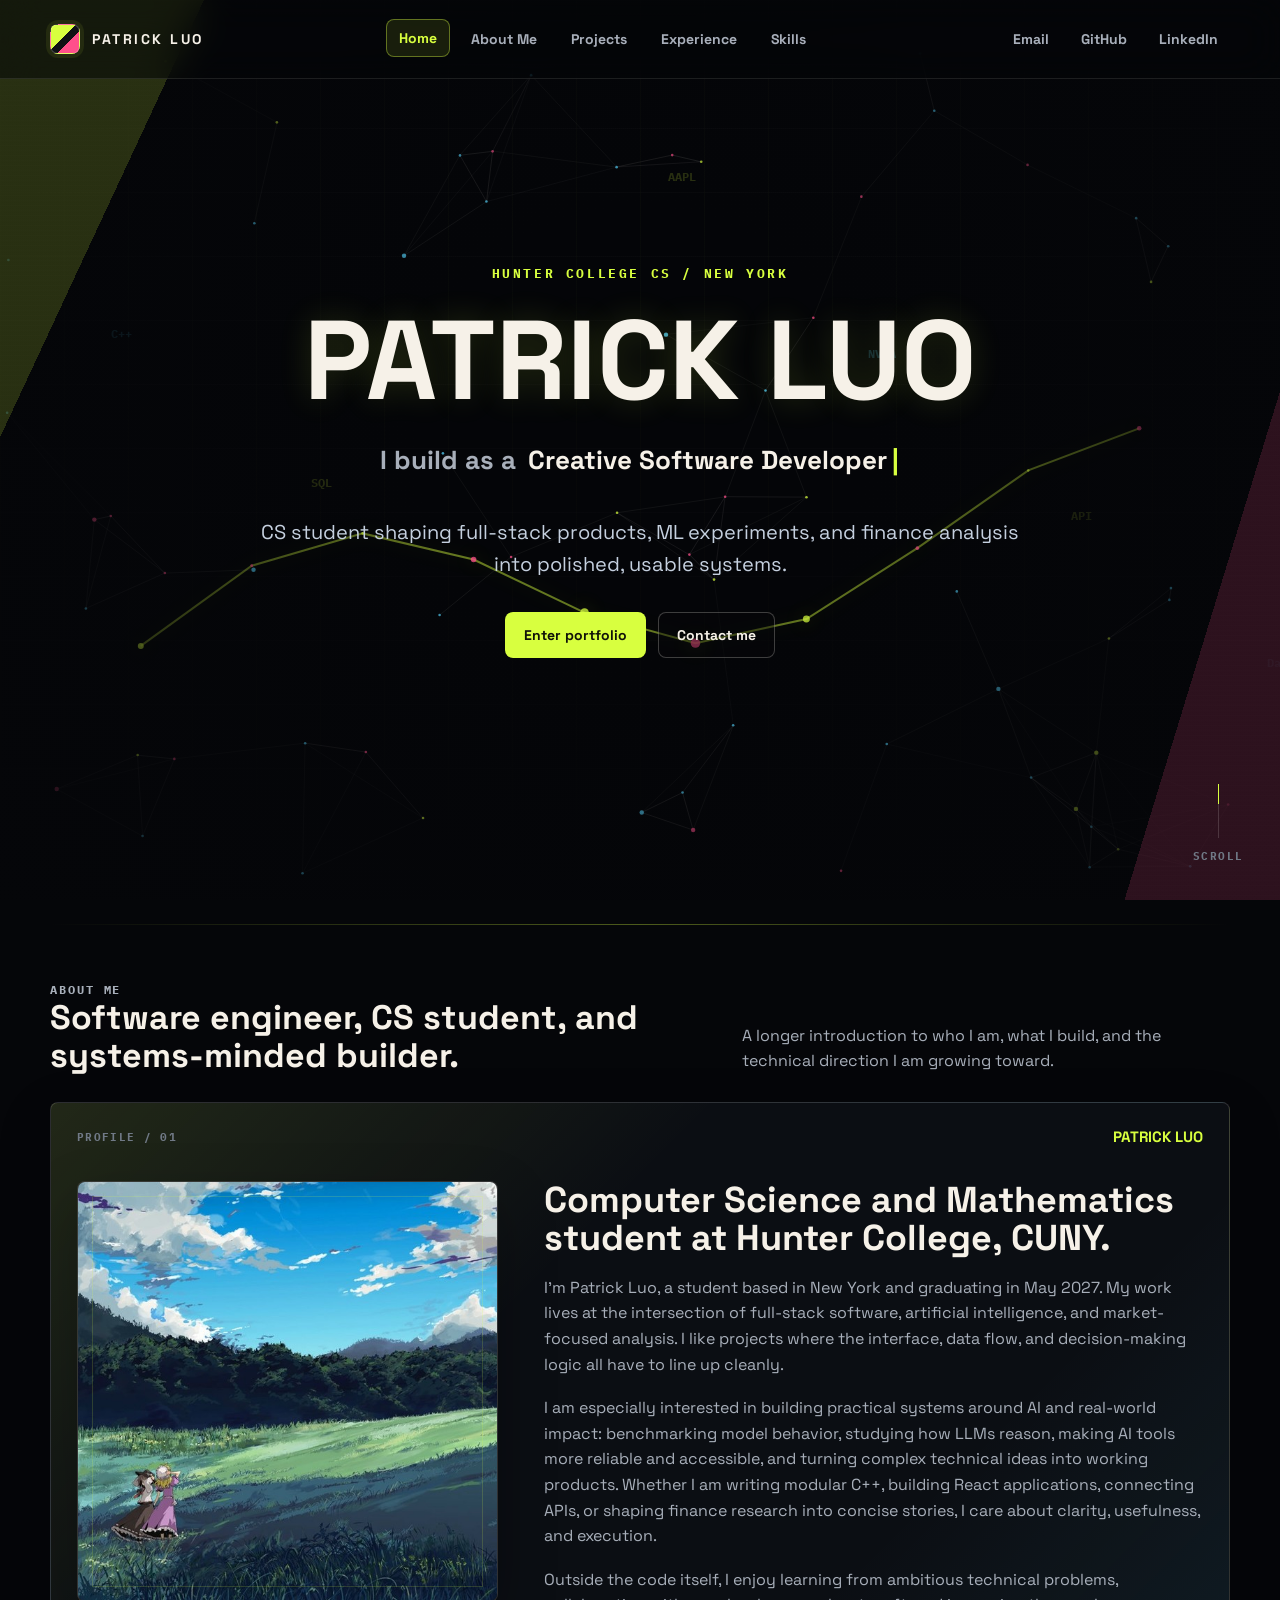
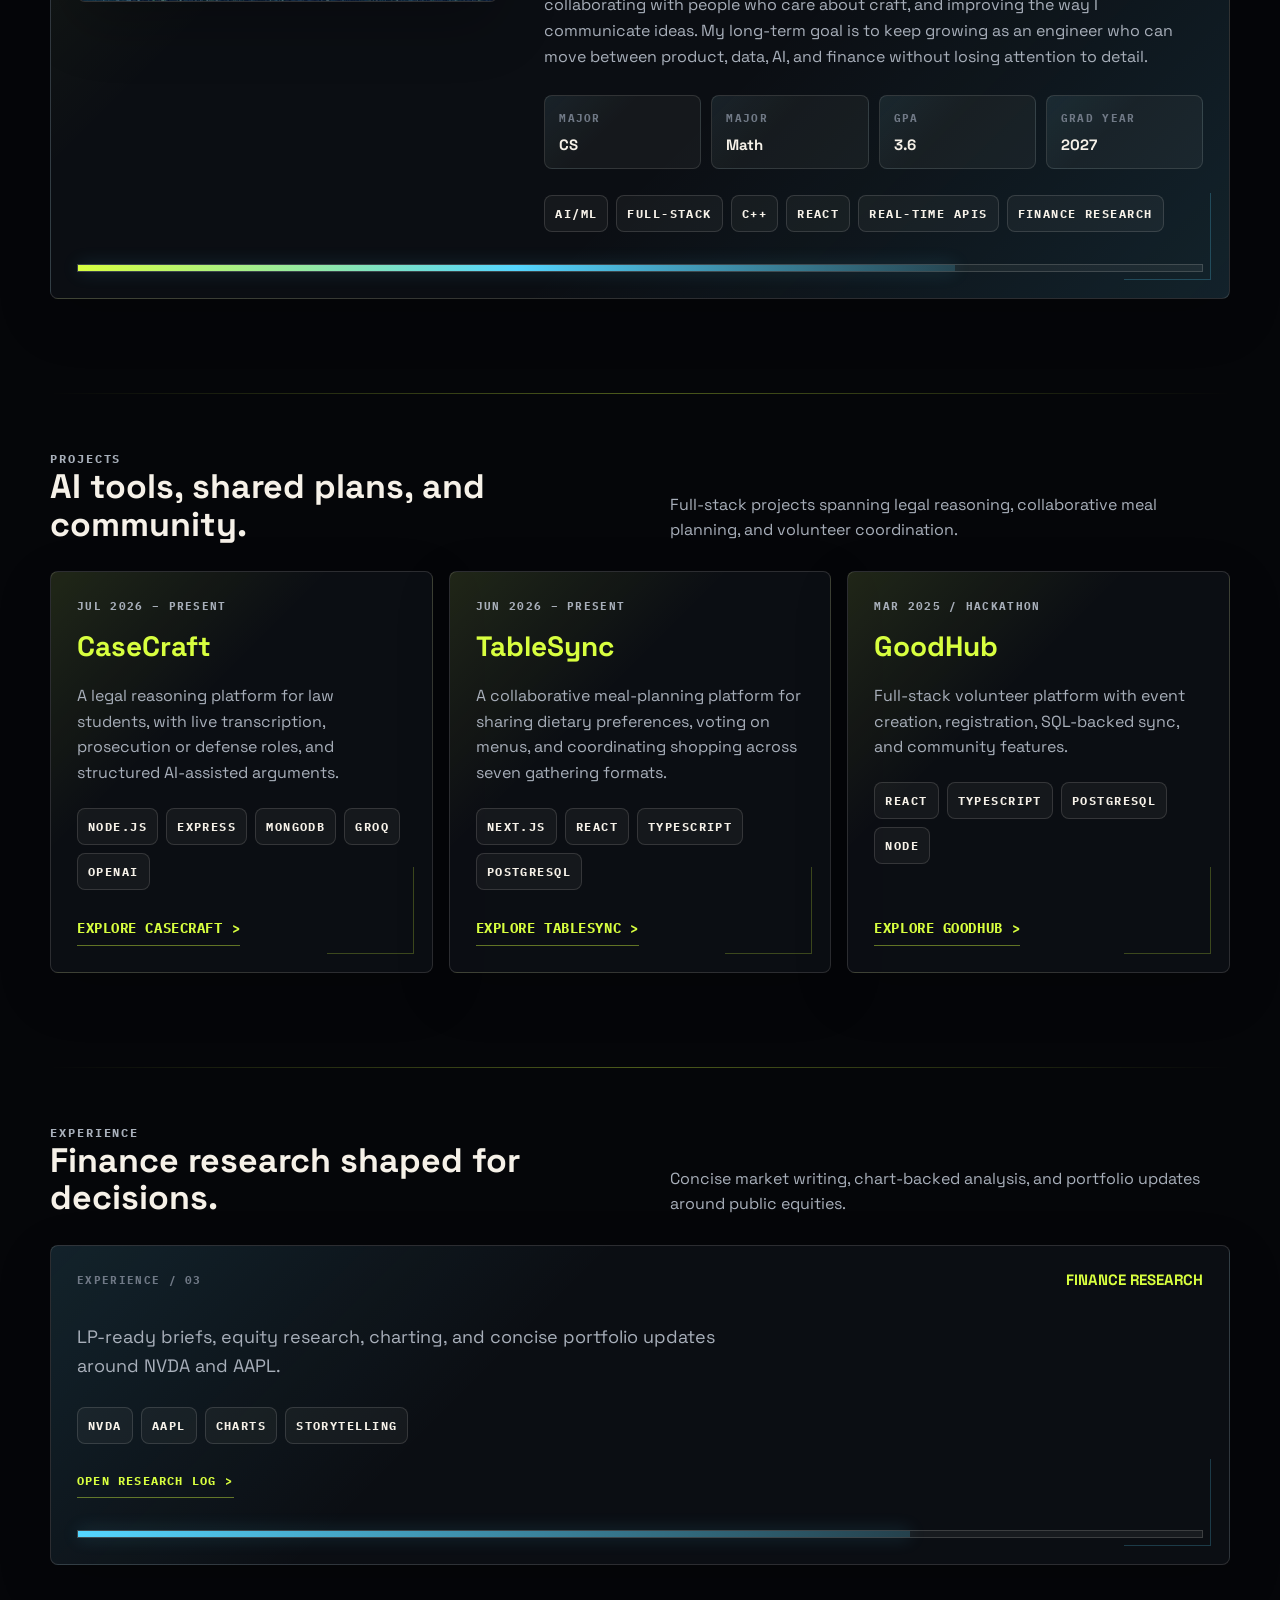
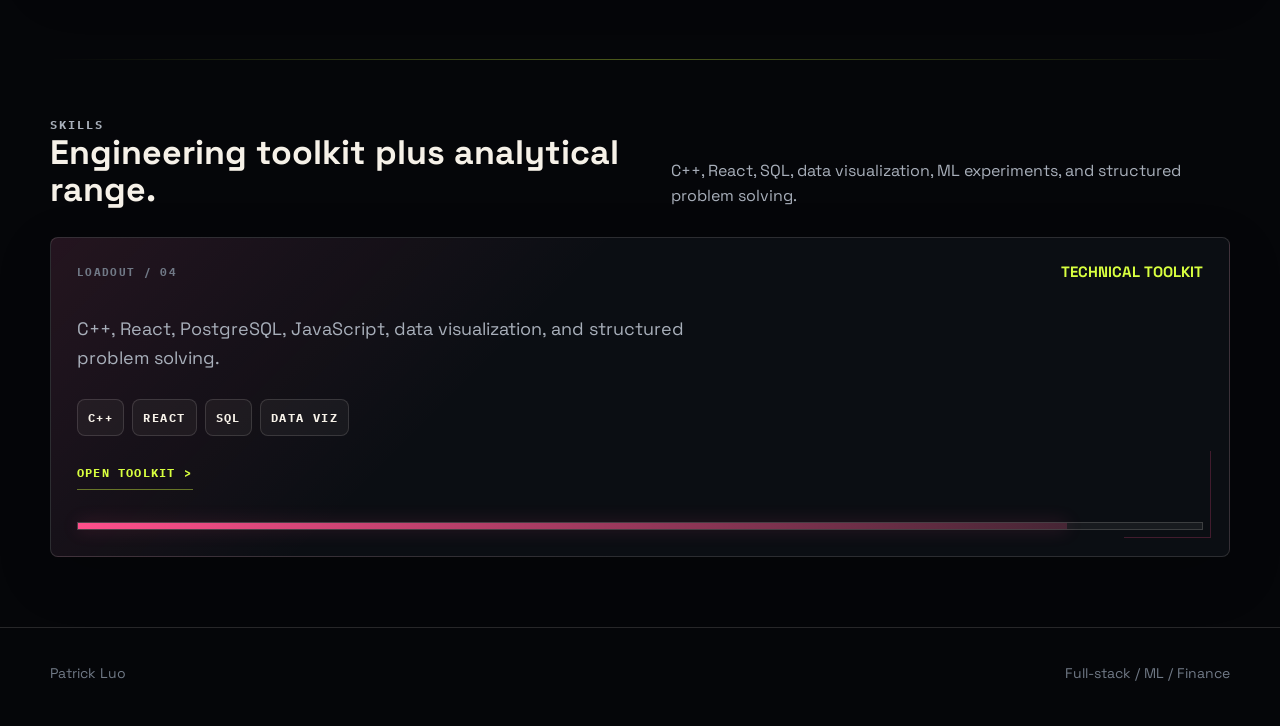
==== commit 96336645: "Add CaseCraft and TableSync projects" ====
--- a/index.html
+++ b/index.html
@@ -14,7 +14,7 @@
       href="https://fonts.googleapis.com/css2?family=IBM+Plex+Mono:wght@400;600;700&family=Space+Grotesk:wght@400;500;600;700;800&display=swap"
       rel="stylesheet"
     />
-    <link rel="stylesheet" href="styles.css" />
+    <link rel="stylesheet" href="styles.css?v=20260911-projects" />
   </head>
   <body class="home-page">
     <header class="site-header home-header">
@@ -140,27 +140,57 @@
         <div class="section-header reveal-card">
           <div>
             <p class="kicker">Projects</p>
-            <h2>Product builds with real data flow.</h2>
-          </div>
-          <p>
-            Full-stack work focused on clean user paths, stable backend thinking, and enough polish to feel usable.
-          </p>
-        </div>
-        <article class="feature-module module-project reveal-card">
-          <div class="module-top">
-            <span>Project / 02</span>
-            <strong>GoodHub</strong>
-          </div>
-          <p>Full-stack volunteer platform with event creation, registration, SQL-backed sync, and community features.</p>
-          <div class="module-tags">
-            <span>React</span>
-            <span>TypeScript</span>
-            <span>PostgreSQL</span>
-            <span>Node</span>
-          </div>
-          <a class="module-action" href="projects.html">Open project file</a>
-          <div class="signal-meter" aria-hidden="true"><span style="--level: 82%"></span></div>
-        </article>
+            <h2>AI tools, shared plans, and community.</h2>
+          </div>
+          <p>
+            Full-stack projects spanning legal reasoning, collaborative meal planning, and volunteer coordination.
+          </p>
+        </div>
+        <div class="project-grid">
+          <article class="feature-module module-project project-card reveal-card" aria-labelledby="casecraft-preview">
+            <div class="module-top">
+              <span>Jul 2026 &ndash; Present</span>
+              <h3 id="casecraft-preview">CaseCraft</h3>
+            </div>
+            <p>A legal reasoning platform for law students, with live transcription, prosecution or defense roles, and structured AI-assisted arguments.</p>
+            <div class="module-tags" aria-label="CaseCraft stack">
+              <span>Node.js</span>
+              <span>Express</span>
+              <span>MongoDB</span>
+              <span>Groq</span>
+              <span>OpenAI</span>
+            </div>
+            <a class="module-action" href="projects.html#casecraft">Explore CaseCraft</a>
+          </article>
+          <article class="feature-module module-project project-card reveal-card" aria-labelledby="tablesync-preview">
+            <div class="module-top">
+              <span>Jun 2026 &ndash; Present</span>
+              <h3 id="tablesync-preview">TableSync</h3>
+            </div>
+            <p>A collaborative meal-planning platform for sharing dietary preferences, voting on menus, and coordinating shopping across seven gathering formats.</p>
+            <div class="module-tags" aria-label="TableSync stack">
+              <span>Next.js</span>
+              <span>React</span>
+              <span>TypeScript</span>
+              <span>PostgreSQL</span>
+            </div>
+            <a class="module-action" href="projects.html#tablesync">Explore TableSync</a>
+          </article>
+          <article class="feature-module module-project project-card reveal-card" aria-labelledby="goodhub-preview">
+            <div class="module-top">
+              <span>Mar 2025 / Hackathon</span>
+              <h3 id="goodhub-preview">GoodHub</h3>
+            </div>
+            <p>Full-stack volunteer platform with event creation, registration, SQL-backed sync, and community features.</p>
+            <div class="module-tags" aria-label="GoodHub stack">
+              <span>React</span>
+              <span>TypeScript</span>
+              <span>PostgreSQL</span>
+              <span>Node</span>
+            </div>
+            <a class="module-action" href="projects.html#goodhub">Explore GoodHub</a>
+          </article>
+        </div>
       </section>
 
       <section class="page-shell section home-feature-section" id="experience" data-section="experience">
--- a/styles.css
+++ b/styles.css
@@ -484,6 +484,57 @@
   min-height: 320px;
 }
 
+.project-grid {
+  display: grid;
+  grid-template-columns: repeat(3, minmax(0, 1fr));
+  gap: 16px;
+}
+
+.home-feature-section .project-grid .project-card {
+  grid-area: auto;
+  min-width: 0;
+  min-height: 0;
+  padding: 26px;
+}
+
+.project-card .module-top {
+  flex-direction: column;
+  gap: 14px;
+}
+
+.project-card .module-top span {
+  color: var(--muted);
+}
+
+.project-card .module-top h3 {
+  color: var(--acid);
+  font-size: 28px;
+  line-height: 1.2;
+}
+
+.home-feature-section .project-grid .project-card p {
+  margin-top: 20px;
+  font-size: 16px;
+}
+
+.project-card .module-tags {
+  margin: 22px 0;
+}
+
+.project-card .module-action {
+  font-size: 14px;
+  letter-spacing: 0.04em;
+}
+
+.project-list {
+  display: grid;
+  gap: 24px;
+}
+
+.project-list .work-card {
+  scroll-margin-top: 110px;
+}
+
 .spotlight-card,
 .kinetic-link {
   background:
@@ -1384,6 +1435,14 @@
 }
 
 @media (max-width: 960px) {
+  .project-grid {
+    grid-template-columns: 1fr;
+  }
+
+  .project-list .work-card {
+    scroll-margin-top: 220px;
+  }
+
   .nav-inner {
     align-items: flex-start;
     flex-direction: column;
@@ -1465,6 +1524,10 @@
 }
 
 @media (max-width: 640px) {
+  .home-feature-section .project-grid .project-card {
+    padding: 20px;
+  }
+
   .page-shell {
     width: min(100% - 28px, 1180px);
   }
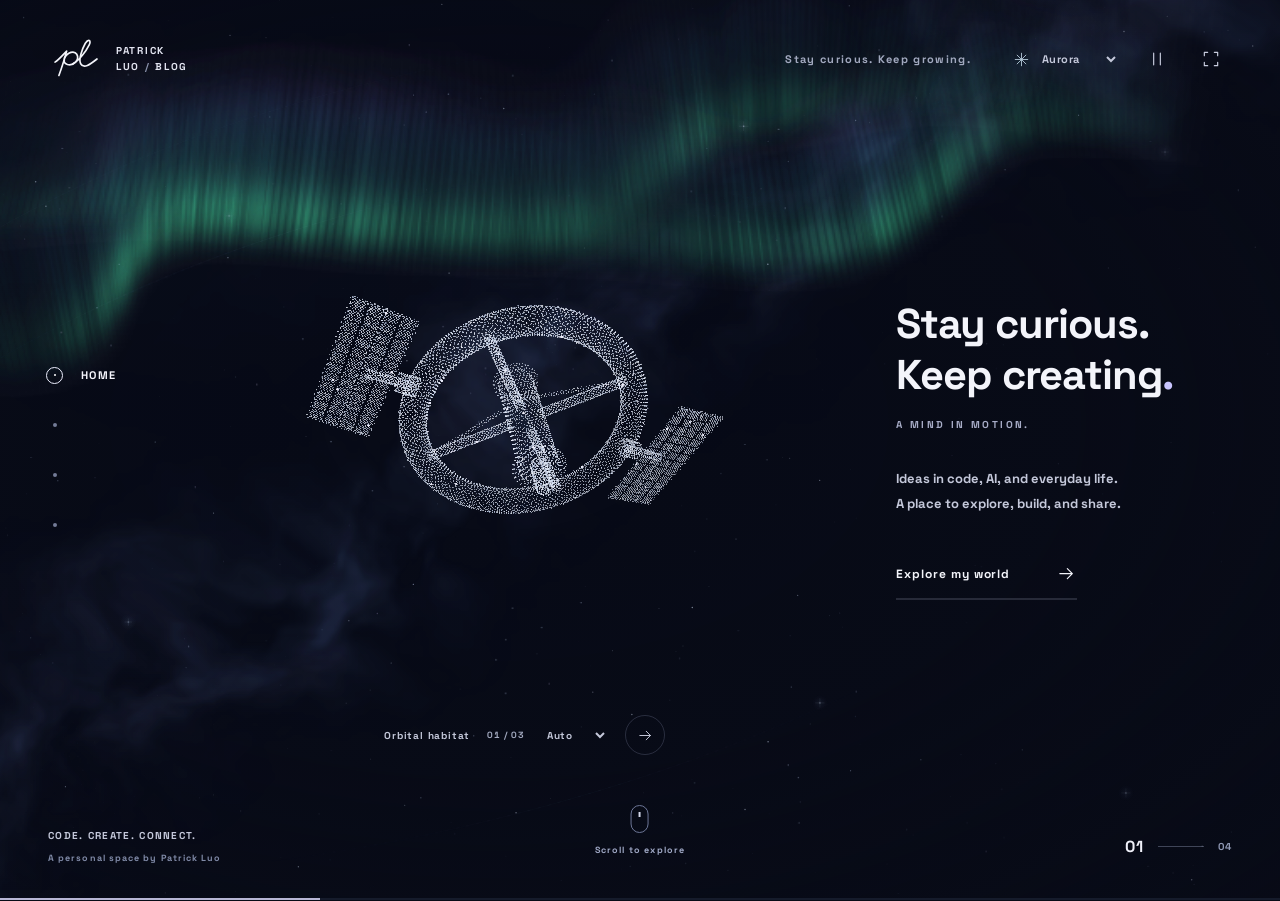
==== commit a9f10b93: "Publish particle blog as the main site" ====
--- a/index.html
+++ b/index.html
@@ -1,260 +1,128 @@
-<!DOCTYPE html>
-<html class="home-doc" lang="en">
-  <head>
-    <meta charset="UTF-8" />
-    <meta name="viewport" content="width=device-width, initial-scale=1.0" />
-    <title>Patrick Luo | Portfolio</title>
-    <meta
-      name="description"
-      content="Portfolio for Patrick Luo, a CS student focused on full-stack development, machine learning, and finance analysis."
-    />
-    <link rel="preconnect" href="https://fonts.googleapis.com" />
-    <link rel="preconnect" href="https://fonts.gstatic.com" crossorigin />
-    <link
-      href="https://fonts.googleapis.com/css2?family=IBM+Plex+Mono:wght@400;600;700&family=Space+Grotesk:wght@400;500;600;700;800&display=swap"
-      rel="stylesheet"
-    />
-    <link rel="stylesheet" href="styles.css?v=20260911-projects" />
-  </head>
-  <body class="home-page">
-    <header class="site-header home-header">
-      <div class="page-shell nav-inner">
-        <a class="brand" href="index.html" aria-label="Patrick Luo home">
-          <span class="brand-mark" aria-hidden="true"></span>
-          <span>Patrick Luo</span>
-        </a>
-        <nav class="site-nav" aria-label="Primary navigation">
-          <a class="is-active" href="#home" data-section-link="home" aria-current="page">Home</a>
-          <a href="#about" data-section-link="about">About Me</a>
-          <a href="#projects" data-section-link="projects">Projects</a>
-          <a href="#experience" data-section-link="experience">Experience</a>
-          <a href="#skills" data-section-link="skills">Skills</a>
-        </nav>
-        <div class="social-links" aria-label="Contact links">
-          <a href="mailto:patrick.jf.luo@gmail.com">Email</a>
-          <a href="https://github.com/pljf" target="_blank" rel="noreferrer">GitHub</a>
-          <a href="https://www.linkedin.com/in/patrick-luo-540394292/" target="_blank" rel="noreferrer">LinkedIn</a>
+<!doctype html>
+<html lang="en">
+<head>
+  <meta charset="utf-8">
+  <meta name="viewport" content="width=device-width, initial-scale=1">
+  <meta name="theme-color" content="#080b17">
+  <meta name="description" content="Patrick Luo’s digital space. Notes on code, AI, and turning ideas into things that work.">
+  <title>Patrick Luo · Stay curious</title>
+  <link rel="icon" href="assets/favicon.svg" type="image/svg+xml">
+  <link rel="stylesheet" href="styles.css?v=single-note">
+  <script src="aurora.js" defer></script>
+  <script src="ambient.js" defer></script>
+  <script src="station-forms.js" defer></script>
+  <script src="observation-forms.js?v=jupiter-2" defer></script>
+  <script src="particles.js?v=jupiter" defer></script>
+  <script src="main.js?v=field-notes" defer></script>
+</head>
+<body class="experience">
+  <svg class="symbols" xmlns="http://www.w3.org/2000/svg" aria-hidden="true"><defs>
+    <symbol id="arrow" viewBox="0 0 24 24"><path d="M4 12h15m-6-6 6 6-6 6"/></symbol>
+    <symbol id="diagonal" viewBox="0 0 24 24"><path d="m6 18 12-12M6 6h12v12"/></symbol>
+    <symbol id="pause" viewBox="0 0 24 24"><path d="M8 5v14M16 5v14"/></symbol>
+    <symbol id="play" viewBox="0 0 24 24"><path d="m8 5 11 7-11 7Z"/></symbol>
+    <symbol id="expand" viewBox="0 0 24 24"><path d="M8 4H4v4m12-4h4v4M4 16v4h4m12-4v4h-4"/></symbol>
+    <symbol id="down" viewBox="0 0 24 24"><path d="M12 4v15m-6-6 6 6 6-6"/></symbol>
+    <symbol id="spark" viewBox="0 0 24 24"><path d="M12 2v20M2 12h20M5 5l14 14M5 19 19 5"/></symbol>
+  </defs></svg>
+  <a class="skip-link" href="#chapter-content">Skip to current chapter</a>
+  <canvas id="ambient-scene" aria-hidden="true"></canvas>
+  <div id="scene-stage" aria-hidden="true"><canvas id="particle-scene"></canvas></div>
+  <div class="scene-tools" aria-label="Particle sculpture">
+    <span id="form-name">Orbital habitat</span>
+    <span id="form-count" aria-label="Form 1 of 3">01 / 03</span>
+    <label class="transition-control" title="Choose a particle transition">
+      <span class="sr-only">Particle transition</span>
+      <select id="transition-mode">
+        <option value="auto">Auto</option>
+        <option value="fluid">Hex</option>
+        <option value="net">Net</option>
+        <option value="orbit">Orbit</option>
+      </select>
+    </label>
+    <button id="next-form" type="button" aria-label="Next particle form" title="Next form · changes automatically every minute"><svg class="icon"><use href="#arrow"/></svg></button>
+  </div>
+  <div class="atmosphere" aria-hidden="true"></div>
+  <header class="site-header">
+    <a class="brand" href="#home" aria-label="Patrick Luo · Home"><img class="brand-signature" src="assets/pl-signature.svg" width="56" height="44" alt=""><span class="brand-word">PATRICK<br>LUO<span class="brand-slash"> / </span>BLOG</span></a>
+    <div class="header-actions">
+      <span class="header-note">Stay curious. Keep growing.</span>
+      <label class="sky-control" title="Choose a sky atmosphere">
+        <svg class="icon" aria-hidden="true"><use href="#spark"/></svg>
+        <span class="sr-only">Sky atmosphere</span>
+        <select id="sky-mode" aria-label="Sky atmosphere">
+          <option value="stars">Stars</option>
+          <option value="meteors">Meteors</option>
+          <option value="aurora" selected>Aurora</option>
+        </select>
+      </label>
+      <button class="icon-button" id="motion-toggle" type="button" aria-label="Pause animation" aria-pressed="false" title="Pause animation"><svg class="icon"><use href="#pause"/></svg></button>
+      <button class="icon-button" id="fullscreen-toggle" type="button" aria-label="Enter fullscreen" title="Enter fullscreen"><svg class="icon"><use href="#expand"/></svg></button>
+    </div>
+  </header>
+  <nav class="chapter-nav" aria-label="Chapter navigation">
+    <a href="#home" class="chapter-dot is-active" aria-label="Home" aria-current="page" data-chapter="0"><span class="dot"></span><span class="nav-label">HOME</span></a>
+    <a href="#writing" class="chapter-dot" aria-label="Journal" data-chapter="1"><span class="dot"></span><span class="nav-label">JOURNAL</span></a>
+    <a href="#projects" class="chapter-dot" aria-label="Projects" data-chapter="2"><span class="dot"></span><span class="nav-label">PROJECTS</span></a>
+    <a href="#about" class="chapter-dot" aria-label="About" data-chapter="3"><span class="dot"></span><span class="nav-label">ABOUT</span></a>
+  </nav>
+  <main id="chapter-content" tabindex="-1">
+    <section class="chapter is-active" id="home" aria-labelledby="home-title">
+      <div tabindex="0" role="region" class="chapter-copy home-copy" aria-label="Introduction">
+        <h1 id="home-title">Stay curious.<br>Keep creating<span class="title-period">.</span></h1>
+        <p class="chapter-english">A MIND IN MOTION.</p>
+        <p class="intro">Ideas in code, AI, and everyday life.<br>A place to explore, build, and share.</p>
+        <a class="line-link" href="#writing">Explore my world <svg class="icon"><use href="#arrow"/></svg></a>
+      </div>
+      <div class="scene-caption" aria-hidden="true"><span class="caption-line"></span><span>There is more than one shape to an idea.</span></div>
+    </section>
+    <section class="chapter" id="writing" aria-labelledby="writing-title" hidden>
+      <div tabindex="0" role="region" class="chapter-copy journal-copy" aria-label="Journal articles">
+        <h2 id="writing-title">Field notes<span class="title-period">.</span></h2>
+        <p class="journal-deck">On building, learning, <br>and figuring things out.</p>
+        <div class="field-notes">
+          <a class="featured-note" href="article.html?post=tablesync-sync" aria-label="Read draft outline: Keeping TableSync in sync.">
+            <h3>Keeping TableSync in sync.</h3>
+            <p>Rooms, votes, and the decisions behind a shared meal.</p>
+            <span class="note-footer"><span>TableSync · Build notes</span><span class="note-action">Read outline<svg class="icon" aria-hidden="true"><use href="#diagonal"/></svg></span></span>
+          </a>
+          <p class="journal-status">Draft preview · Full article to come.</p>
         </div>
       </div>
-    </header>
-
-    <main>
-      <section class="cinematic-hero" id="home" aria-labelledby="intro-title" data-section="home">
-        <canvas id="hero-canvas" aria-hidden="true"></canvas>
-        <div class="hero-vignette" aria-hidden="true"></div>
-        <div class="hero-scan" aria-hidden="true"></div>
-
-        <div class="page-shell intro-stack">
-          <p class="intro-kicker">Hunter College CS / New York</p>
-          <h1 class="intro-name" id="intro-title">Patrick Luo</h1>
-          <div class="role-line" aria-label="Current focus">
-            <span class="role-prefix">I build as a</span>
-            <span class="typed-role" id="typed-role">Creative Software Developer</span>
-          </div>
-          <p class="intro-copy">
-            CS student shaping full-stack products, ML experiments, and finance analysis into polished, usable systems.
-          </p>
-          <div class="actions intro-actions">
-            <a class="button primary" href="#about" data-scroll-section="about">Enter portfolio</a>
-            <a class="button ghost" href="mailto:patrick.jf.luo@gmail.com">Contact me</a>
-          </div>
+      <div class="scene-caption" aria-hidden="true"><span class="caption-line"></span><span>Observe. Question. Make a note.</span></div>
+    </section>
+    <section class="chapter" id="projects" aria-labelledby="projects-title" hidden>
+      <div tabindex="0" role="region" class="chapter-copy projects-copy" aria-label="Project details">
+        <h2 id="projects-title">Ideas, <br>made real.</h2>
+        <p class="chapter-english">BUILD. LEARN. REPEAT.</p>
+        <div class="project-list">
+          <details open><summary><span>TableSync<small>Planning × Togetherness</small></span><span class="detail-mark" aria-hidden="true"></span></summary><div class="project-body"><p>Dietary preferences, menu voting, and shared shopping tasks. Less coordination, more time around the table.</p><div class="project-links"><a href="https://table-sync.app/" target="_blank" rel="noopener">table-sync.app<svg class="icon" aria-hidden="true"><use href="#diagonal"/></svg></a><a href="tablesync.html">Explore the architecture<svg class="icon" aria-hidden="true"><use href="#diagonal"/></svg></a></div></div></details>
+          <details><summary><span>CaseCraft<small>AI × Legal reasoning</small></span><span class="detail-mark" aria-hidden="true"></span></summary><div class="project-body"><p>A legal reasoning platform for law students, connecting live transcription, role selection, and AI-assisted argument building.</p><a href="projects.html#casecraft" target="_blank" rel="noopener">View project<svg class="icon"><use href="#diagonal"/></svg></a></div></details>
+          <details><summary><span>GoodHub<small>Community × Volunteering</small></span><span class="detail-mark" aria-hidden="true"></span></summary><div class="project-body"><p>Connecting volunteers with opportunities through event sign-ups, team challenges, and community discussions.</p><a href="projects.html#goodhub" target="_blank" rel="noopener">View project<svg class="icon"><use href="#diagonal"/></svg></a></div></details>
         </div>
-
-        <div class="scroll-cue" aria-hidden="true">
-          <span></span>
-          <p>Scroll</p>
-        </div>
-      </section>
-
-      <section class="page-shell section home-feature-section about-section" id="about" data-section="about">
-        <div class="section-header reveal-card">
-          <div>
-            <p class="kicker">About Me</p>
-            <h2>Software engineer, CS student, and systems-minded builder.</h2>
-          </div>
-          <p>
-            A longer introduction to who I am, what I build, and the technical direction I am growing toward.
-          </p>
-        </div>
-        <article class="feature-module module-about reveal-card">
-          <div class="module-top">
-            <span>Profile / 01</span>
-            <strong>Patrick Luo</strong>
-          </div>
-          <div class="about-layout">
-            <figure class="about-portrait">
-              <img src="assets/about-avatar.jpg" alt="Patrick Luo profile image" />
-            </figure>
-            <div class="about-copy">
-              <h3>Computer Science and Mathematics student at Hunter College, CUNY.</h3>
-              <p>
-                I'm Patrick Luo, a student based in New York and graduating in May 2027. My work lives at the
-                intersection of full-stack software, artificial intelligence, and market-focused analysis. I like
-                projects where the interface, data flow, and decision-making logic all have to line up cleanly.
-              </p>
-              <p>
-                I am especially interested in building practical systems around AI and real-world impact: benchmarking
-                model behavior, studying how LLMs reason, making AI tools more reliable and accessible, and turning
-                complex technical ideas into working products. Whether I am writing modular C++, building React
-                applications, connecting APIs, or shaping finance research into concise stories, I care about clarity,
-                usefulness, and execution.
-              </p>
-              <p>
-                Outside the code itself, I enjoy learning from ambitious technical problems, collaborating with people
-                who care about craft, and improving the way I communicate ideas. My long-term goal is to keep growing
-                as an engineer who can move between product, data, AI, and finance without losing attention to detail.
-              </p>
-              <div class="about-grid">
-                <div>
-                  <span>Major</span>
-                  <strong>CS</strong>
-                </div>
-                <div>
-                  <span>Major</span>
-                  <strong>Math</strong>
-                </div>
-                <div>
-                  <span>GPA</span>
-                  <strong>3.6</strong>
-                </div>
-                <div>
-                  <span>Grad Year</span>
-                  <strong>2027</strong>
-                </div>
-              </div>
-              <div class="module-tags">
-                <span>AI/ML</span>
-                <span>Full-stack</span>
-                <span>C++</span>
-                <span>React</span>
-                <span>Real-time APIs</span>
-                <span>Finance Research</span>
-              </div>
-            </div>
-          </div>
-          <div class="signal-meter about" aria-hidden="true"><span style="--level: 78%"></span></div>
-        </article>
-      </section>
-
-      <section class="page-shell section home-feature-section" id="projects" data-section="projects">
-        <div class="section-header reveal-card">
-          <div>
-            <p class="kicker">Projects</p>
-            <h2>AI tools, shared plans, and community.</h2>
-          </div>
-          <p>
-            Full-stack projects spanning legal reasoning, collaborative meal planning, and volunteer coordination.
-          </p>
-        </div>
-        <div class="project-grid">
-          <article class="feature-module module-project project-card reveal-card" aria-labelledby="casecraft-preview">
-            <div class="module-top">
-              <span>Jul 2026 &ndash; Present</span>
-              <h3 id="casecraft-preview">CaseCraft</h3>
-            </div>
-            <p>A legal reasoning platform for law students, with live transcription, prosecution or defense roles, and structured AI-assisted arguments.</p>
-            <div class="module-tags" aria-label="CaseCraft stack">
-              <span>Node.js</span>
-              <span>Express</span>
-              <span>MongoDB</span>
-              <span>Groq</span>
-              <span>OpenAI</span>
-            </div>
-            <a class="module-action" href="projects.html#casecraft">Explore CaseCraft</a>
-          </article>
-          <article class="feature-module module-project project-card reveal-card" aria-labelledby="tablesync-preview">
-            <div class="module-top">
-              <span>Jun 2026 &ndash; Present</span>
-              <h3 id="tablesync-preview">TableSync</h3>
-            </div>
-            <p>A collaborative meal-planning platform for sharing dietary preferences, voting on menus, and coordinating shopping across seven gathering formats.</p>
-            <div class="module-tags" aria-label="TableSync stack">
-              <span>Next.js</span>
-              <span>React</span>
-              <span>TypeScript</span>
-              <span>PostgreSQL</span>
-            </div>
-            <a class="module-action" href="projects.html#tablesync">Explore TableSync</a>
-          </article>
-          <article class="feature-module module-project project-card reveal-card" aria-labelledby="goodhub-preview">
-            <div class="module-top">
-              <span>Mar 2025 / Hackathon</span>
-              <h3 id="goodhub-preview">GoodHub</h3>
-            </div>
-            <p>Full-stack volunteer platform with event creation, registration, SQL-backed sync, and community features.</p>
-            <div class="module-tags" aria-label="GoodHub stack">
-              <span>React</span>
-              <span>TypeScript</span>
-              <span>PostgreSQL</span>
-              <span>Node</span>
-            </div>
-            <a class="module-action" href="projects.html#goodhub">Explore GoodHub</a>
-          </article>
-        </div>
-      </section>
-
-      <section class="page-shell section home-feature-section" id="experience" data-section="experience">
-        <div class="section-header reveal-card">
-          <div>
-            <p class="kicker">Experience</p>
-            <h2>Finance research shaped for decisions.</h2>
-          </div>
-          <p>
-            Concise market writing, chart-backed analysis, and portfolio updates around public equities.
-          </p>
-        </div>
-        <article class="feature-module module-experience reveal-card">
-          <div class="module-top">
-            <span>Experience / 03</span>
-            <strong>Finance Research</strong>
-          </div>
-          <p>LP-ready briefs, equity research, charting, and concise portfolio updates around NVDA and AAPL.</p>
-          <div class="module-tags">
-            <span>NVDA</span>
-            <span>AAPL</span>
-            <span>Charts</span>
-            <span>Storytelling</span>
-          </div>
-          <a class="module-action" href="experience.html">Open research log</a>
-          <div class="signal-meter cyan" aria-hidden="true"><span style="--level: 74%"></span></div>
-        </article>
-      </section>
-
-      <section class="page-shell section home-feature-section" id="skills" data-section="skills">
-        <div class="section-header reveal-card">
-          <div>
-            <p class="kicker">Skills</p>
-            <h2>Engineering toolkit plus analytical range.</h2>
-          </div>
-          <p>
-            C++, React, SQL, data visualization, ML experiments, and structured problem solving.
-          </p>
-        </div>
-        <article class="feature-module module-skills reveal-card">
-          <div class="module-top">
-            <span>Loadout / 04</span>
-            <strong>Technical Toolkit</strong>
-          </div>
-          <p>C++, React, PostgreSQL, JavaScript, data visualization, and structured problem solving.</p>
-          <div class="module-tags">
-            <span>C++</span>
-            <span>React</span>
-            <span>SQL</span>
-            <span>Data Viz</span>
-          </div>
-          <a class="module-action" href="skills.html">Open toolkit</a>
-          <div class="signal-meter rose" aria-hidden="true"><span style="--level: 88%"></span></div>
-        </article>
-      </section>
-    </main>
-
-    <footer class="site-footer">
-      <div class="page-shell footer-inner">
-        <span>Patrick Luo</span>
-        <span>Full-stack / ML / Finance</span>
       </div>
-    </footer>
-
-    <script src="main.js?v=20260505-entry-about"></script>
-  </body>
+      <div class="scene-caption" aria-hidden="true"><span class="caption-line"></span><span>Every possibility begins with a point.</span></div>
+    </section>
+    <section class="chapter" id="about" aria-labelledby="about-title" hidden>
+      <div tabindex="0" role="region" class="chapter-copy about-copy" aria-label="About Patrick">
+        <h2 id="about-title">Always <br>exploring.</h2>
+        <p class="chapter-english">ALWAYS A WORK IN PROGRESS.</p>
+        <p class="about-intro">Hi, I’m <strong>Patrick Luo.</strong></p>
+        <p class="intro">I study computer science and mathematics in New York. I like software, AI, and turning complex problems into useful things.</p>
+        <p class="education">Hunter College, CUNY<span>CS + Mathematics · 2027</span></p>
+        <a class="line-link" href="mailto:patrick.jf.luo@gmail.com">Let’s make something <svg class="icon"><use href="#diagonal"/></svg></a>
+        <div class="social-links"><a href="https://github.com/pljf" target="_blank" rel="noopener">GitHub<svg class="icon"><use href="#diagonal"/></svg></a><a href="https://www.linkedin.com/in/patrick-luo-540394292/" target="_blank" rel="noopener">LinkedIn<svg class="icon"><use href="#diagonal"/></svg></a></div>
+      </div>
+      <div class="scene-caption" aria-hidden="true"><span class="caption-line"></span><span>Stay connected. Keep looking outward.</span></div>
+    </section>
+  </main>
+  <footer class="site-footer">
+    <div class="footer-signature">CODE. CREATE. CONNECT.<span>A personal space by Patrick Luo</span></div>
+    <button id="next-chapter" type="button" class="next-chapter"><span class="mouse-mark" aria-hidden="true"><i></i></span><span id="next-label">Scroll to explore</span><svg class="icon"><use href="#down"/></svg></button>
+    <div class="chapter-count"><span id="chapter-number">01</span><span class="count-rule"></span><span>04</span></div>
+  </footer>
+  <div class="chapter-progress" aria-hidden="true"><span id="chapter-progress"></span></div>
+  <div id="announcement" class="sr-only" role="status" aria-live="polite"></div>
+  <noscript><style>.chapter[hidden]{display:block!important}.chapter{position:relative;min-height:100vh}.chapter-copy{position:relative;left:auto;top:auto;margin:160px 10% 100px}.experience{overflow:auto}.site-footer,.chapter-nav{display:none}</style></noscript>
+</body>
 </html>
--- a/styles.css
+++ b/styles.css
@@ -1,1659 +1,134 @@
-:root {
-  --ink: #08090b;
-  --ink-soft: #0f1115;
-  --panel: #151820;
-  --panel-strong: #1b1f28;
-  --paper: #f6f1e8;
-  --muted: #a8afba;
-  --quiet: #707986;
-  --line: rgba(246, 241, 232, 0.14);
-  --line-strong: rgba(246, 241, 232, 0.24);
-  --acid: #d8ff3f;
-  --mint: #35d89f;
-  --rose: #ff4f8b;
-  --amber: #ffc857;
-  --cyan: #55d6ff;
-  --shadow: 0 24px 70px rgba(0, 0, 0, 0.36);
+@font-face{font-family:Space;src:url('assets/space-grotesk.ttf') format('truetype');font-weight:300 700;font-display:swap}
+:root{color-scheme:dark;--bg:#080b17;--ink:#f3f4fa;--muted:#a2a9bf;--soft:#c4c8da;--line:#f3f4fa25;--accent:#c9c5ff;--ease:cubic-bezier(.16,1,.3,1);font-family:Space,"PingFang SC","Microsoft YaHei",sans-serif;background:var(--bg);color:var(--ink)}
+*{box-sizing:border-box}body{margin:0;font-size:14px;-webkit-font-smoothing:antialiased}.experience{height:100svh;min-height:500px;overflow:hidden}a{color:inherit;text-decoration:none}button{color:inherit;font:inherit;cursor:pointer;background:none;border:0}a,button,summary{touch-action:manipulation;-webkit-tap-highlight-color:transparent}a:focus-visible,button:focus-visible,summary:focus-visible{outline:2px solid var(--accent);outline-offset:6px}::selection{background:#d5d0ff;color:#11152a}*{scrollbar-width:thin;scrollbar-color:#555c79 #0d1120}h1,h2,h3,p{margin:0}svg{display:block}.symbols{position:absolute;width:0;height:0;overflow:hidden}.icon{width:20px;height:20px;fill:none;stroke:currentColor;stroke-width:1.4;stroke-linecap:round;stroke-linejoin:round;flex-shrink:0}.sr-only{position:absolute;width:1px;height:1px;padding:0;overflow:hidden;clip-path:inset(50%);white-space:nowrap}.skip-link{position:fixed;left:25px;top:-80px;padding:14px 20px;background:var(--ink);color:var(--bg);z-index:100}.skip-link:focus{top:15px}
+#ambient-scene{position:fixed;inset:0;width:100%;height:100%;z-index:0;pointer-events:none}
+#particle-scene{position:fixed;inset:0;width:100%;height:100%;z-index:0;pointer-events:none}.atmosphere{position:fixed;inset:0;pointer-events:none;background:radial-gradient(ellipse at 39% 47%,transparent 15%,#080b1715 52%,#080b1780 100%);z-index:1}.site-header{position:fixed;z-index:10;top:0;left:0;right:0;padding:37px 48px;display:flex;justify-content:space-between;align-items:center;pointer-events:none}.site-header>*{pointer-events:auto}.brand{display:flex;align-items:center;gap:12px;min-height:44px}.brand-signature{display:block;width:56px;height:44px;flex-shrink:0;object-fit:contain}.brand-word{font:10px/1.6 Space,sans-serif;letter-spacing:.17em;color:#e3e5f1}.brand-slash{color:#8b93ad}.header-actions{display:flex;gap:12px;align-items:center}.header-note{margin-right:26px;font-size:11px;letter-spacing:.12em;color:var(--muted)}.icon-button{height:42px;width:42px;display:grid;place-items:center;color:#c8ccde;transition:color .2s,background .2s;border-radius:50%}.icon-button:hover{color:#fff;background:#ffffff0d}.icon-button[aria-pressed=true]{background:#ffffff12;color:var(--accent)}
+.chapter-nav{position:fixed;left:46px;top:50%;transform:translateY(-50%);z-index:12;display:grid;gap:12px}.chapter-dot{display:flex;align-items:center;gap:18px;min-height:38px;min-width:130px}.dot{position:relative;display:block;width:17px;height:17px;border:1px solid transparent;border-radius:50%;transition:border-color .4s}.dot:after{content:"";position:absolute;left:50%;top:50%;width:4px;height:4px;margin:-2px;background:#737b97;border-radius:50%;transition:background .3s,transform .3s}.nav-label{font-size:11px;letter-spacing:.13em;color:#929ab2;opacity:0;transform:translateX(-7px);transition:opacity .3s,transform .3s,color .3s}.nav-label small{font:9px Space,sans-serif;margin-left:8px;letter-spacing:.06em}.chapter-dot:hover .nav-label,.chapter-dot:focus-visible .nav-label,.chapter-dot.is-active .nav-label{opacity:1;transform:none}.chapter-dot.is-active .dot{border-color:#eeefff}.chapter-dot.is-active .dot:after{background:white;transform:scale(.5)}.chapter-dot.is-active .nav-label{color:#f5f5fc}
+#chapter-content{position:relative;z-index:3;height:100%;outline:0;pointer-events:none}.chapter{position:absolute;inset:0;pointer-events:none}.chapter[hidden]{display:none}.chapter-copy{position:absolute;left:70%;right:6%;top:50%;transform:translateY(-50%);pointer-events:auto;max-height:calc(100svh - 245px);overflow-y:auto;padding:10px 8px 12px 0;scrollbar-gutter:stable}.chapter.is-entering .chapter-copy{animation:chapter-in 1.1s var(--ease) both}.chapter-copy h1,.chapter-copy h2{font-size:clamp(32px,3.25vw,53px);line-height:1.48;letter-spacing:.04em;font-weight:500;text-wrap:balance}.title-period{color:var(--accent)}.chapter-english{font:10px/1.5 Space,sans-serif;letter-spacing:.24em;color:#a8adc8;margin-top:17px}.intro{font-size:13px;line-height:2.25;letter-spacing:.04em;color:var(--soft);margin-top:35px}.line-link{display:inline-flex;align-items:center;justify-content:space-between;gap:46px;border-bottom:1px solid #a7abc266;padding:12px 0 15px;min-height:48px;margin-top:35px;font-size:12px;letter-spacing:.08em;transition:gap .4s,border-color .3s}.line-link:hover{gap:60px;border-color:#f3f4fa}.line-link .icon{width:21px}.scene-caption{position:absolute;left:29%;bottom:19%;color:#929ab6;font-size:10px;letter-spacing:.12em;display:flex;align-items:center;gap:12px}.caption-line{height:1px;width:24px;background:#737eaa}.chapter.is-entering .scene-caption{animation:chapter-in 1.6s var(--ease) both}
+.journal-tools{display:flex;align-items:center;justify-content:space-between;border-bottom:1px solid var(--line);margin-top:26px;gap:10px}.filters{display:flex;gap:18px}.filters button{padding:10px 0 13px;color:var(--muted);font-size:11px;position:relative;min-height:44px}.filters button.is-selected{color:#fff}.filters button.is-selected:after{content:"";height:1px;background:var(--accent);position:absolute;bottom:-1px;left:0;right:0}.demo-label{font-size:9px;color:var(--muted);white-space:nowrap;letter-spacing:.06em}.article-row{display:block;padding:19px 0;border-bottom:1px solid var(--line);transition:padding-left .3s}.article-row[hidden]{display:none}.article-row:hover{padding-left:7px}.article-meta{display:block;font-size:10px;color:var(--muted);margin-bottom:10px}.article-title{display:flex;justify-content:space-between;align-items:center;gap:10px;font-size:14px;font-weight:400;line-height:1.65}.article-title .icon{width:16px;height:16px;color:var(--muted)}
+.project-list{margin-top:28px;border-top:1px solid var(--line)}.project-list details{border-bottom:1px solid var(--line)}.project-list summary{display:flex;justify-content:space-between;align-items:center;list-style:none;cursor:pointer;padding:16px 0;gap:15px}.project-list summary::-webkit-details-marker{display:none}.project-list summary>span:first-child{display:flex;align-items:center;gap:14px;font-size:19px;font-weight:400}.project-list summary small{font-family:"Microsoft YaHei",sans-serif;font-size:9px;font-weight:400;color:var(--muted)}.detail-mark{width:12px;height:12px;position:relative;flex-shrink:0}.detail-mark:before,.detail-mark:after{content:"";background:#bac0d8;position:absolute;top:5px;left:0;width:12px;height:1px}.detail-mark:after{transform:rotate(90deg)}details[open] .detail-mark:after{transform:rotate(0)}.project-body{padding:0 0 18px}.project-body p{font-size:12px;color:var(--soft);line-height:2}.project-body a{display:inline-flex;gap:10px;align-items:center;min-height:36px;margin-top:9px;font-size:10px;letter-spacing:.07em;color:var(--accent)}.project-body .icon{width:13px;height:13px}.about-intro{margin-top:31px;font-size:15px;line-height:1.8}.about-intro strong{font-weight:500}.about-copy .intro{margin-top:14px}.education{font-size:11px;margin-top:21px;color:#c7ccde;line-height:1.8}.education span{display:block;color:var(--muted);font-size:10px}.about-copy .line-link{margin-top:23px}.social-links{display:flex;gap:23px;margin-top:21px}.social-links a{display:flex;align-items:center;gap:6px;font-size:10px;color:var(--muted);min-height:26px}.social-links a:hover{color:#fff}.social-links .icon{height:12px;width:12px}
+.site-footer{position:fixed;left:48px;right:48px;bottom:34px;z-index:8;display:flex;justify-content:space-between;align-items:flex-end;pointer-events:none}.site-footer>*{pointer-events:auto}.footer-signature{font:10px/1.8 Space,sans-serif;letter-spacing:.13em;color:#c5c9db}.footer-signature>span{display:block;font-size:9px;color:#818ba8;letter-spacing:.12em;margin-top:5px}.next-chapter{position:absolute;left:50%;bottom:0;transform:translateX(-50%);display:flex;flex-direction:column;align-items:center;gap:11px;font-size:9px;letter-spacing:.13em;color:#a0a9c6;padding:10px}.next-chapter>.icon{display:none}.mouse-mark{width:18px;height:28px;border:1px solid #6d7797;border-radius:12px;display:block;position:relative}.mouse-mark i{position:absolute;width:2px;height:5px;top:6px;left:7px;background:#d5d9eb;animation:wheel 2.3s ease-in-out infinite}.chapter-count{font:10px Space,sans-serif;letter-spacing:.1em;display:flex;gap:14px;align-items:center;color:#919ab6;min-height:40px}.chapter-count>span:first-child{color:#eff0f9;font-size:16px}.count-rule{height:1px;width:46px;background:#78809980}.chapter-progress{position:fixed;bottom:0;left:0;right:0;height:2px;background:#151b2b;z-index:10}.chapter-progress>span{display:block;height:100%;width:25%;background:#b7b6d5;transition:width 1.2s var(--ease)}
+@keyframes chapter-in{from{opacity:.15;filter:blur(7px);translate:0 20px}to{opacity:1;filter:blur(0);translate:0 0}}@keyframes wheel{0%,100%{transform:translateY(0);opacity:.5}45%{transform:translateY(5px);opacity:1}}
+/* The reading screen shares the same world, with a quiet typographic column. */
+.reading-page{min-height:100svh;background:radial-gradient(ellipse at 12% 12%,#181b36 0,transparent 48%),var(--bg)}.reading-page .site-header{position:absolute}.reader-back{display:inline-flex;align-items:center;gap:10px;min-height:44px;font-size:12px;color:var(--soft)}.reader-back .icon{transform:rotate(180deg);width:18px}.reader-shell{max-width:760px;margin:0 auto;padding:185px 35px 80px}.reader-meta{display:flex;align-items:center;gap:16px;color:var(--muted);font-size:11px;margin-bottom:28px}.reader-meta .demo-label{padding:5px 8px;border:1px solid #68729180}.reader-shell h1{font-size:clamp(30px,4vw,48px);line-height:1.5;font-weight:500;letter-spacing:.015em;text-wrap:balance}.reader-deck{font-size:17px;line-height:1.9;margin-top:25px;color:var(--soft)}.reader-author{display:flex;gap:12px;margin-top:27px;align-items:center;font-size:11px;color:var(--muted);padding-bottom:36px;border-bottom:1px solid var(--line)}.reader-author svg{color:var(--accent);width:16px;height:16px}.article-body{font-size:15px;line-height:2.2;color:#c8cee0}.article-body p{margin-top:24px}.article-body h2{font-size:23px;line-height:1.55;font-weight:500;margin:45px 0 16px;color:var(--ink)}.article-body blockquote{margin:35px 0;padding:25px 0;border-block:1px solid var(--line);font-size:21px;line-height:1.9;color:var(--ink)}.article-body ul{padding-left:22px}.article-body li{padding-left:8px;margin-top:10px}.article-body code{font:13px/1.6 Consolas,monospace;padding:3px 6px;background:#22283b;border-radius:3px;color:#dfdcff}.reader-end{display:flex;justify-content:space-between;align-items:center;border-top:1px solid var(--line);margin-top:55px;padding-top:23px;font-size:11px;color:var(--muted)}.reader-end a{display:flex;align-items:center;gap:10px;min-height:44px}.reader-end .icon{width:17px}.read-progress{position:fixed;left:0;top:0;height:2px;background:var(--accent);width:0;z-index:20}.reader-status{padding:50px 0;color:var(--soft);line-height:2}
+@media(min-width:1700px){.chapter-copy{left:69%;right:9%}.chapter-copy h1,.chapter-copy h2{font-size:53px}.intro{font-size:14px}.scene-caption{left:31%}}
+@media(max-width:1100px) and (min-width:701px){.site-header{padding:28px 30px}.chapter-nav{left:28px}.chapter-dot{min-width:85px}.nav-label small{display:none}.chapter-copy{left:66%;right:4%}.chapter-copy h1,.chapter-copy h2{font-size:34px}.project-list summary>span:first-child{font-size:17px;gap:10px}.project-list summary small{font-size:8px}.article-title{font-size:12px}.site-footer{left:30px;right:30px}.header-note{display:none}}
+@media(max-width:700px){.experience{min-height:560px}.site-header{padding:21px 24px;align-items:flex-start}.brand{gap:10px}.brand-signature{width:48px;height:38px}.brand-word{font-size:8px;letter-spacing:.12em}.header-actions{gap:3px}.header-note{display:none}.icon-button{height:36px;width:36px}.icon-button .icon{height:18px;width:18px}.chapter-nav{left:24px;top:auto;bottom:31px;transform:none;display:flex;gap:10px}.chapter-dot{min-width:26px;min-height:38px;justify-content:center}.nav-label{display:none}.chapter-copy{left:9%;right:9%;top:51%;transform:none;max-height:calc(49svh - 95px);padding:0 4px 10px 0;max-width:none}.chapter-copy h1,.chapter-copy h2{font-size:32px;line-height:1.48;letter-spacing:.06em}.chapter-english{font-size:8px;letter-spacing:.22em;margin-top:12px}.intro{font-size:11px;line-height:2.1;margin-top:20px}.line-link{font-size:11px;margin-top:16px;gap:42px;padding:10px 0;min-height:42px}.scene-caption{left:50%;transform:translateX(-50%);bottom:auto;top:44%;white-space:nowrap;font-size:8px;letter-spacing:.07em;gap:9px}.caption-line{width:17px}.site-footer{left:24px;right:24px;bottom:26px;align-items:center}.footer-signature{display:none}.next-chapter{position:relative;left:auto;transform:none;bottom:auto;margin-left:auto;margin-right:58px;padding:0;width:36px;height:42px;justify-content:center}.next-chapter .mouse-mark,.next-chapter #next-label{display:none}.next-chapter>.icon{display:block;width:18px}.chapter-count{font-size:8px;gap:9px;position:absolute;right:0;pointer-events:none}.chapter-count>span:first-child{font-size:13px}.count-rule{width:15px}.journal-copy{top:46%;max-height:calc(54svh - 91px)}.journal-copy h2,.projects-copy h2,.about-copy h2{font-size:27px;line-height:1.4}.journal-copy h2 br{display:none}.journal-copy .chapter-english{margin-top:10px}.journal-tools{margin-top:13px}.filters{gap:22px}.filters button{font-size:10px;padding-block:9px;min-height:37px}.demo-label{font-size:8px}.article-row{padding:11px 0}.article-meta{font-size:9px;margin-bottom:5px}.article-title{font-size:12px;line-height:1.55}.article-title .icon{width:14px}.projects-copy{top:46%;max-height:calc(54svh - 91px)}.projects-copy h2 br{display:none}.project-list{margin-top:15px}.project-list summary{padding:11px 0}.project-list summary>span:first-child{font-size:17px}.project-list summary small{font-size:8px}.project-body p{font-size:11px;line-height:1.9}.project-body{padding-bottom:8px}.project-body a{margin-top:4px;min-height:29px}.about-copy{top:46%;max-height:calc(54svh - 91px)}.about-copy h2 br{display:none}.about-intro{margin-top:18px;font-size:13px}.about-copy .intro{margin-top:8px;font-size:11px}.about-copy .intro br:last-child{display:none}.education{margin-top:13px;font-size:10px}.education span{font-size:9px}.about-copy .line-link{margin-top:10px}.social-links{margin-top:8px;gap:22px}.social-links a{font-size:9px}.reader-shell{padding:145px 25px 45px}.reading-page .brand-word{display:none}.reader-back{font-size:11px}.reader-meta{font-size:10px;margin-bottom:20px;gap:10px}.reader-shell h1{font-size:30px}.reader-deck{font-size:15px}.article-body{font-size:14px;line-height:2.1}.article-body h2{font-size:22px}.article-body blockquote{font-size:18px}.reader-end{font-size:10px;gap:18px}}
+@media(max-height:740px) and (min-width:701px){.site-header{padding-top:22px}.chapter-copy{max-height:calc(100svh - 170px)}.chapter-copy h1,.chapter-copy h2{font-size:35px}.intro{margin-top:23px}.line-link{margin-top:20px}.journal-tools,.project-list{margin-top:18px}.article-row{padding:13px 0}.chapter-english{margin-top:10px}.about-intro{margin-top:18px}.site-footer{bottom:21px}.scene-caption{bottom:13%}}
+@media(prefers-reduced-motion:reduce){*,*::before,*::after{animation:none!important;transition:none!important;scroll-behavior:auto!important}}
+[hidden]{display:none!important}
+
+/* English copy keeps the established composition, with natural word spacing. */
+html[lang="en"] .chapter-copy h1,html[lang="en"] .chapter-copy h2{letter-spacing:-.025em;line-height:1.22}
+html[lang="en"] .project-list summary>span:first-child{flex-wrap:wrap;gap:5px 14px}
+html[lang="en"] .project-list summary small{font-family:Space,sans-serif;line-height:1.5}
+html[lang="en"] .filters{gap:14px}
+html[lang="en"] .demo-label{letter-spacing:0}
+html[lang="en"] .intro{letter-spacing:0;line-height:1.9}
+@media(max-width:700px){html[lang="en"] .scene-caption{font-size:8px;letter-spacing:0}html[lang="en"] .journal-copy h2,html[lang="en"] .projects-copy h2,html[lang="en"] .about-copy h2{font-size:29px}html[lang="en"] .project-list summary small{font-size:9px}}
+
+/* Foreground sculpture and reading copy have separate, non-overlapping bounds. */
+.experience{min-height:0;--scene-left:16vw;--scene-top:14svh;--scene-width:50vw;--scene-height:65svh;--turn-offset:18px}
+#scene-stage{position:fixed;left:var(--scene-left);top:var(--scene-top);width:var(--scene-width);height:var(--scene-height);overflow:hidden;contain:layout paint;pointer-events:none;z-index:2}
+#scene-stage #particle-scene{position:absolute;inset:0;width:100%;height:100%;display:block}
+.scene-tools{position:fixed;left:var(--scene-left);top:calc(var(--scene-top) + var(--scene-height) + 4px);width:var(--scene-width);height:40px;display:flex;justify-content:center;align-items:center;gap:17px;z-index:4;color:var(--muted);font-size:10px;letter-spacing:.08em}
+#form-name{min-width:0;overflow:hidden;text-overflow:ellipsis;white-space:nowrap;color:var(--soft);transition:opacity .2s}
+#form-count{flex-shrink:0;font-size:9px;font-variant-numeric:tabular-nums;letter-spacing:.1em}
+.transition-control{display:flex;flex-shrink:0;align-items:center;height:40px}
+.transition-control select{width:67px;min-height:40px;padding:0 2px;border:0;border-radius:0;background:transparent;color:var(--soft);font:10px Space,sans-serif;letter-spacing:.04em;cursor:pointer}
+.transition-control select option{background:#101626;color:var(--ink)}
+.transition-control select:focus-visible{outline:2px solid var(--accent);outline-offset:3px}
+#next-form{display:grid;flex-shrink:0;place-items:center;width:40px;height:40px;border:1px solid #9aa5c53b;border-radius:50%;color:var(--soft);transition:color .2s,border-color .2s,background .2s}
+#next-form .icon{width:17px;height:17px;transition:transform .25s var(--ease)}
+#next-form:hover{color:var(--ink);border-color:#c9c5ff80;background:#c9c5ff0a}
+#next-form:hover .icon{transform:translateX(2px)}
+.experience[data-form-transition="true"] #form-name{opacity:.45}
+.experience .scene-caption{display:none}
+.chapter-copy{overscroll-behavior:contain;scroll-padding:12px;outline-offset:5px}
+.chapter-copy:focus-visible{outline:1px solid #c9c5ff80}
+.chapter.is-entering .chapter-copy{animation:chapter-arrive .82s var(--ease) both}
+.chapter.is-leaving .chapter-copy{animation:chapter-depart .24s ease-in both;pointer-events:none}
+.experience[data-turn-direction="backward"]{--turn-offset:-18px}
+.experience[data-motion-paused="true"] .mouse-mark i{animation-play-state:paused}
+@keyframes chapter-arrive{from{opacity:0;translate:0 var(--turn-offset);filter:blur(2px)}to{opacity:1;translate:0 0;filter:blur(0)}}
+@keyframes chapter-depart{from{opacity:1;translate:0 0}to{opacity:0;translate:0 calc(var(--turn-offset) * -1)}}
+@media(min-width:1001px) and (max-height:650px){.experience{--scene-top:16svh;--scene-height:61svh}.scene-tools{top:calc(var(--scene-top) + var(--scene-height))}}
+@media(max-width:1000px){
+  .experience{--scene-left:24px;--scene-top:84px;--scene-width:calc(100vw - 48px);--scene-height:clamp(130px,30svh,330px)}
+  .experience .site-header{padding:19px 24px;align-items:flex-start}
+  .experience .brand{gap:10px}.experience .brand-signature{width:48px;height:38px}.experience .brand-word{font-size:8px;letter-spacing:.12em}
+  .experience .header-actions{gap:3px}.experience .header-note{display:none}.experience .icon-button{height:40px;width:40px}
+  .experience .chapter-nav{left:24px;top:auto;bottom:22px;transform:none;display:flex;gap:5px}
+  .experience .chapter-dot{min-width:34px;min-height:44px;justify-content:center}.experience .nav-label{display:none}
+  .experience .chapter-copy{left:max(8%,calc(50% - 300px));right:max(8%,calc(50% - 300px));top:calc(var(--scene-top) + var(--scene-height) + 58px);bottom:86px;max-height:none;max-width:none;transform:none;padding:0 5px 12px 0}
+  .experience .chapter-copy h1,.experience .chapter-copy h2{font-size:34px}
+  .experience .journal-copy h2 br,.experience .projects-copy h2 br,.experience .about-copy h2 br{display:none}
+  .experience .chapter-english{font-size:9px;margin-top:12px;letter-spacing:.2em}
+  .experience .intro{font-size:13px;line-height:1.9;margin-top:21px}
+  .experience .line-link{font-size:12px;min-height:44px;margin-top:18px;padding:10px 0}
+  .experience .journal-tools{margin-top:18px}.experience .filters button{min-height:40px}
+  .experience .article-row{padding:13px 0}.experience .article-meta{font-size:10px;margin-bottom:6px}.experience .article-title{font-size:13px}
+  .experience .project-list{margin-top:18px}.experience .project-list summary{padding:13px 0;min-height:44px}.experience .project-body p{font-size:12px;line-height:1.8}.experience .project-body a{min-height:40px}
+  .experience .about-intro{font-size:14px;margin-top:20px}.experience .about-copy .intro{margin-top:10px}.experience .education{font-size:11px;margin-top:16px}.experience .education span{font-size:10px}
+  .experience .about-copy .line-link{margin-top:12px}.experience .social-links{margin-top:10px}.experience .social-links a{min-height:36px;font-size:10px}
+  .experience .site-footer{left:24px;right:24px;bottom:22px;align-items:center}.experience .footer-signature{display:none}
+  .experience .next-chapter{position:relative;left:auto;bottom:auto;transform:none;margin-left:auto;margin-right:62px;padding:0;width:44px;height:44px;justify-content:center}
+  .experience .next-chapter .mouse-mark,.experience .next-chapter #next-label{display:none}.experience .next-chapter>.icon{display:block;width:18px}
+  .experience .chapter-count{position:absolute;right:0;font-size:9px;gap:9px;pointer-events:none}.experience .chapter-count>span:first-child{font-size:14px}.experience .count-rule{width:15px}
 }
+@media(max-width:450px){.experience .chapter-copy h1{font-size:33px}.experience .chapter-copy h2{font-size:29px}.scene-tools{gap:10px;font-size:9px}.transition-control select{width:59px;font-size:9px}.experience .chapter-copy{left:8%;right:7%}}
+@media(max-width:1000px) and (min-width:600px) and (max-height:600px){
+  .experience{--scene-left:4vw;--scene-width:43vw;--scene-top:83px;--scene-height:calc(100svh - 198px)}
+  .experience .chapter-copy{left:54%;right:5%;top:96px;bottom:80px}
+  .experience .chapter-copy h1,.experience .chapter-copy h2{font-size:29px}
+  .experience .chapter-english{margin-top:9px}.experience .intro{margin-top:16px}.experience .line-link{margin-top:14px}
+  .experience .scene-tools{top:calc(var(--scene-top) + var(--scene-height))}
+}
+@media(max-width:599px) and (max-height:650px){.experience{--scene-top:78px;--scene-height:24svh}.experience .chapter-copy{top:calc(var(--scene-top) + var(--scene-height) + 54px);bottom:76px}.experience .site-footer{bottom:16px}.experience .chapter-nav{bottom:16px}}
 
-* {
-  box-sizing: border-box;
+/* A small sky selector keeps the new atmosphere easy to compare. */
+.sky-control{display:flex;align-items:center;gap:7px;color:var(--soft);min-height:42px;padding-inline:5px;cursor:pointer}
+.sky-control>.icon{width:15px;height:15px;color:#b9cddd}
+.sky-control select{color:var(--soft);font:11px Space,sans-serif;letter-spacing:.04em;min-height:40px;width:83px;border:0;background:transparent;cursor:pointer;border-radius:0;padding:0 2px}
+.sky-control select option{background:#101626;color:var(--ink)}
+.sky-control select:focus-visible{outline:2px solid var(--accent);outline-offset:3px}
+@media(max-width:1000px){.sky-control{gap:4px;padding-inline:0}.sky-control>.icon{width:13px;height:13px}.sky-control select{font-size:10px;width:73px}.experience .header-actions{gap:5px}}
+@media(max-width:380px){.experience .brand-word{display:none}}
+.project-links{display:flex;align-items:center;flex-wrap:wrap;column-gap:24px}
+
+/* Field Notes: one lead story, with space for later notes. */
+.journal-deck{font-size:14px;line-height:1.7;color:var(--soft);margin-top:14px}
+.field-notes{margin-top:28px}
+.featured-note{display:block;border-block:1px solid var(--line);padding:24px 0;color:var(--ink)}
+.featured-note h3{font-size:clamp(23px,1.9vw,29px);font-weight:500;line-height:1.28;letter-spacing:-.025em;text-wrap:balance}
+.featured-note>p{font-size:12px;line-height:1.8;color:var(--soft);margin-top:12px;max-width:38ch}
+.note-footer{display:flex;flex-wrap:wrap;align-items:center;justify-content:space-between;gap:8px 16px;margin-top:20px;font-size:10px;line-height:1.6;color:var(--muted)}
+.note-action{display:flex;align-items:center;gap:8px;color:var(--accent)}
+.note-action .icon,.note-row>.icon{width:15px;height:15px;flex-shrink:0;transition:translate .25s var(--ease)}
+.featured-note:hover .note-action .icon,.note-row:hover>.icon{translate:2px -2px}
+.featured-note:hover h3,.note-row:hover h3{color:var(--accent)}
+.note-row{display:flex;align-items:center;justify-content:space-between;gap:20px;min-height:76px;padding:16px 0;border-bottom:1px solid var(--line)}
+.note-row h3{font-size:14px;line-height:1.5;font-weight:400;letter-spacing:-.01em}
+.note-meta{display:block;font-size:10px;line-height:1.5;color:var(--muted);margin-top:4px}
+.note-row>.icon{color:var(--muted)}
+.journal-status{font-size:10px;line-height:1.6;color:var(--muted);margin-top:16px}
+.reading-page::before{content:"";position:fixed;inset:0;pointer-events:none;background:url('assets/reading-stars.svg') center top / cover;opacity:.45}
+.reading-page .reader-shell{position:relative}
+.reading-page .reader-shell h1{letter-spacing:-.025em;line-height:1.22}
+.reader-end>a{min-width:0}.reader-end>#next-article{max-width:60%;text-align:right;justify-content:flex-end}
+.reader-end .icon{flex-shrink:0}
+@media(max-width:1000px){
+  .journal-deck{font-size:13px;line-height:1.65;margin-top:10px}
+  .field-notes{margin-top:20px}
+  .featured-note{padding:20px 0}.featured-note h3{font-size:24px}
+  .featured-note>p{margin-top:8px;font-size:12px}
+  .note-footer{margin-top:14px}.note-row{min-height:68px;padding:12px 0}
+  .journal-status{margin-top:12px}
 }
-
-html {
-  scroll-behavior: smooth;
+@media(max-width:600px){
+  .experience[data-chapter="1"]{--scene-height:clamp(130px,23svh,230px)}
+  .featured-note{padding:16px 0}.featured-note h3{font-size:22px}
+  .field-notes{margin-top:16px}.note-row{min-height:64px;padding:11px 0}
+  .note-row h3{font-size:13px}.note-footer{font-size:9px;gap:8px 12px}
+  .journal-deck br{display:none}.journal-deck{max-width:30ch}
 }
-
-.home-doc {
-  scroll-padding-top: 92px;
-}
-
-[data-section] {
-  scroll-margin-top: 92px;
-}
-
-body {
-  min-height: 100vh;
-  margin: 0;
-  overflow-x: hidden;
-  background-color: var(--ink);
-  background-image:
-    linear-gradient(116deg, transparent 0 24%, rgba(216, 255, 63, 0.06) 24% 25%, transparent 25% 58%, rgba(85, 214, 255, 0.05) 58% 59%, transparent 59% 100%),
-    repeating-linear-gradient(90deg, rgba(255, 255, 255, 0.018) 0 1px, transparent 1px 88px),
-    linear-gradient(rgba(246, 241, 232, 0.045) 1px, transparent 1px),
-    linear-gradient(90deg, rgba(246, 241, 232, 0.045) 1px, transparent 1px),
-    linear-gradient(180deg, rgba(8, 9, 11, 0.2), rgba(8, 9, 11, 0.92));
-  background-attachment: fixed;
-  background-size: auto, auto, 44px 44px, 44px 44px, auto;
-  color: var(--paper);
-  font-family: "Space Grotesk", "Inter", system-ui, -apple-system, BlinkMacSystemFont, "Segoe UI", sans-serif;
-  line-height: 1.6;
-  letter-spacing: 0;
-}
-
-a {
-  color: inherit;
-  text-decoration: none;
-}
-
-img {
-  display: block;
-  max-width: 100%;
-}
-
-.page-shell {
-  width: min(1180px, calc(100% - 40px));
-  margin: 0 auto;
-}
-
-.site-header {
-  position: sticky;
-  top: 0;
-  z-index: 20;
-  border-bottom: 1px solid var(--line);
-  background: rgba(8, 9, 11, 0.84);
-  backdrop-filter: blur(18px);
-}
-
-.nav-inner {
-  display: flex;
-  align-items: center;
-  justify-content: space-between;
-  gap: 24px;
-  min-height: 78px;
-}
-
-.brand {
-  display: inline-flex;
-  align-items: center;
-  gap: 12px;
-  font-weight: 800;
-}
-
-.brand-mark {
-  width: 30px;
-  height: 30px;
-  border: 1px solid var(--line-strong);
-  border-radius: 8px;
-  background:
-    linear-gradient(135deg, var(--acid) 0 44%, transparent 44%),
-    linear-gradient(315deg, var(--rose) 0 38%, transparent 38%),
-    var(--ink-soft);
-  box-shadow: 0 0 0 4px rgba(216, 255, 63, 0.08);
-}
-
-.brand span:last-child {
-  font-size: 14px;
-  letter-spacing: 0.18em;
-  text-transform: uppercase;
-}
-
-.site-nav,
-.social-links {
-  display: flex;
-  align-items: center;
-  gap: 8px;
-}
-
-.site-nav a,
-.social-links a {
-  min-height: 38px;
-  border: 1px solid transparent;
-  border-radius: 8px;
-  color: var(--muted);
-  font-size: 14px;
-  font-weight: 700;
-  line-height: 1;
-  transition: border-color 160ms ease, color 160ms ease, background 160ms ease, transform 160ms ease;
-}
-
-.site-nav a {
-  display: inline-flex;
-  align-items: center;
-  padding: 0 12px;
-}
-
-.social-links a {
-  display: inline-flex;
-  align-items: center;
-  justify-content: center;
-  min-width: 44px;
-  padding: 0 11px;
-}
-
-.site-nav a:hover,
-.site-nav a[aria-current="page"],
-.site-nav a.is-active,
-.social-links a:hover,
-.site-nav a:focus-visible {
-  border-color: var(--line-strong);
-  background: rgba(246, 241, 232, 0.06);
-  color: var(--paper);
-  transform: translateY(-1px);
-}
-
-.site-nav a.is-active {
-  border-color: rgba(216, 255, 63, 0.38);
-  background: rgba(216, 255, 63, 0.1);
-  color: var(--acid);
-}
-
-.hero {
-  display: grid;
-  grid-template-columns: minmax(0, 1fr) 430px;
-  gap: 48px;
-  align-items: center;
-  padding: 72px 0 58px;
-}
-
-.hero-copy {
-  max-width: 720px;
-}
-
-.eyebrow {
-  margin: 0 0 18px;
-  color: var(--acid);
-  font-family: "IBM Plex Mono", ui-monospace, SFMono-Regular, Consolas, monospace;
-  font-size: 13px;
-  font-weight: 700;
-  letter-spacing: 0.18em;
-  text-transform: uppercase;
-}
-
-.hero-title,
-.page-title {
-  margin: 0;
-  max-width: 920px;
-  color: var(--paper);
-  font-weight: 800;
-  line-height: 0.96;
-  letter-spacing: 0;
-}
-
-.hero-title {
-  font-size: 76px;
-}
-
-.page-title {
-  font-size: 58px;
-}
-
-.text-accent {
-  color: var(--acid);
-}
-
-.text-mint {
-  color: var(--mint);
-}
-
-.text-rose {
-  color: var(--rose);
-}
-
-.lead {
-  margin: 24px 0 0;
-  max-width: 720px;
-  color: var(--muted);
-  font-size: 20px;
-}
-
-.actions {
-  display: flex;
-  flex-wrap: wrap;
-  gap: 12px;
-  margin-top: 32px;
-}
-
-.button {
-  display: inline-flex;
-  align-items: center;
-  justify-content: center;
-  gap: 10px;
-  min-height: 46px;
-  border: 1px solid var(--line-strong);
-  border-radius: 8px;
-  padding: 0 18px;
-  font-size: 14px;
-  font-weight: 800;
-  line-height: 1;
-  transition: transform 160ms ease, border-color 160ms ease, background 160ms ease, color 160ms ease;
-}
-
-.button.primary {
-  border-color: rgba(216, 255, 63, 0.62);
-  background: var(--acid);
-  color: #101208;
-}
-
-.button.secondary {
-  background: rgba(246, 241, 232, 0.05);
-  color: var(--paper);
-}
-
-.button:hover {
-  transform: translateY(-2px);
-}
-
-.button.secondary:hover {
-  border-color: var(--acid);
-}
-
-.button.ghost {
-  background: rgba(8, 9, 11, 0.42);
-  color: var(--paper);
-}
-
-.button.ghost:hover {
-  border-color: rgba(255, 79, 139, 0.72);
-  color: #fff;
-}
-
-.home-page {
-  background-color: #050609;
-}
-
-.home-header {
-  position: fixed;
-  width: 100%;
-  border-bottom-color: rgba(246, 241, 232, 0.1);
-  background: rgba(5, 6, 9, 0.54);
-}
-
-.cinematic-hero {
-  position: relative;
-  display: grid;
-  min-height: 100vh;
-  min-height: 100svh;
-  place-items: center;
-  overflow: hidden;
-  isolation: isolate;
-  padding: 118px 0 96px;
-  background:
-    linear-gradient(180deg, rgba(5, 6, 9, 0.2), rgba(5, 6, 9, 0.98)),
-    linear-gradient(90deg, rgba(216, 255, 63, 0.04) 1px, transparent 1px),
-    linear-gradient(rgba(246, 241, 232, 0.035) 1px, transparent 1px),
-    #050609;
-  background-size: auto, 64px 64px, 64px 64px, auto;
-}
-
-#hero-canvas {
-  position: absolute;
-  inset: 0;
-  z-index: -3;
-  width: 100%;
-  height: 100%;
-}
-
-.hero-vignette {
-  position: absolute;
-  inset: 0;
-  z-index: -2;
-  pointer-events: none;
-  background:
-    linear-gradient(115deg, rgba(216, 255, 63, 0.17) 0 12%, transparent 12% 100%),
-    linear-gradient(287deg, rgba(255, 79, 139, 0.16) 0 10%, transparent 10% 100%),
-    radial-gradient(circle at 50% 48%, transparent 0 28%, rgba(5, 6, 9, 0.48) 58%, rgba(5, 6, 9, 0.94) 100%);
-}
-
-.hero-scan {
-  position: absolute;
-  inset: 0;
-  z-index: -1;
-  pointer-events: none;
-  background: repeating-linear-gradient(180deg, rgba(255, 255, 255, 0.035) 0 1px, transparent 1px 5px);
-  mix-blend-mode: soft-light;
-  opacity: 0.42;
-}
-
-.intro-stack {
-  position: relative;
-  z-index: 1;
-  display: grid;
-  justify-items: center;
-  text-align: center;
-}
-
-.intro-kicker {
-  margin: 0 0 26px;
-  color: var(--acid);
-  font-family: "IBM Plex Mono", ui-monospace, SFMono-Regular, Consolas, monospace;
-  font-size: 13px;
-  font-weight: 800;
-  letter-spacing: 0.2em;
-  text-transform: uppercase;
-  animation: fade-rise 700ms ease 150ms;
-}
-
-.intro-name {
-  position: relative;
-  z-index: 2;
-  margin: 0;
-  max-width: 1100px;
-  color: #f6f1e8;
-  font-size: 112px;
-  font-weight: 800;
-  line-height: 0.9;
-  letter-spacing: 0;
-  opacity: 1;
-  text-transform: uppercase;
-  text-shadow: 0 0 32px rgba(216, 255, 63, 0.16);
-}
-
-.role-line {
-  display: flex;
-  flex-wrap: wrap;
-  justify-content: center;
-  gap: 12px;
-  min-height: 54px;
-  margin-top: 28px;
-  color: var(--muted);
-  font-size: 26px;
-  font-weight: 700;
-  animation: fade-rise 700ms ease 1150ms;
-}
-
-.typed-role {
-  position: relative;
-  display: inline-block;
-  max-width: 100%;
-  overflow-wrap: anywhere;
-  color: var(--paper);
-}
-
-.typed-role::after {
-  display: inline-block;
-  width: 10px;
-  margin-left: 4px;
-  color: var(--acid);
-  content: "|";
-  animation: blink 860ms steps(1) infinite;
-}
-
-.intro-copy {
-  max-width: 760px;
-  margin: 22px 0 0;
-  color: #c5d0df;
-  font-size: 20px;
-  animation: fade-rise 700ms ease 1350ms;
-}
-
-.intro-actions {
-  justify-content: center;
-  animation: fade-rise 700ms ease 1500ms;
-}
-
-.module-top span,
-.module-tags span {
-  font-family: "IBM Plex Mono", ui-monospace, SFMono-Regular, Consolas, monospace;
-  font-size: 11px;
-  font-weight: 800;
-  letter-spacing: 0.12em;
-  text-transform: uppercase;
-}
-
-.scroll-cue {
-  position: absolute;
-  right: 36px;
-  bottom: 34px;
-  display: grid;
-  justify-items: center;
-  gap: 10px;
-  color: var(--quiet);
-  font-family: "IBM Plex Mono", ui-monospace, SFMono-Regular, Consolas, monospace;
-  font-size: 11px;
-  font-weight: 700;
-  letter-spacing: 0.14em;
-  text-transform: uppercase;
-}
-
-.scroll-cue span {
-  display: block;
-  width: 1px;
-  height: 54px;
-  overflow: hidden;
-  background: rgba(246, 241, 232, 0.16);
-}
-
-.scroll-cue span::after {
-  display: block;
-  width: 1px;
-  height: 20px;
-  background: var(--acid);
-  content: "";
-  animation: scroll-cue 1500ms ease-in-out infinite;
-}
-
-.scroll-cue p {
-  margin: 0;
-}
-
-.home-overview {
-  position: relative;
-  display: grid;
-  align-content: center;
-  min-height: 100vh;
-}
-
-.home-overview::before {
-  position: absolute;
-  top: 24px;
-  right: 0;
-  left: 0;
-  height: 1px;
-  background: linear-gradient(90deg, transparent, rgba(216, 255, 63, 0.42), transparent);
-  content: "";
-}
-
-.home-feature-section {
-  position: relative;
-}
-
-.home-feature-section::before {
-  position: absolute;
-  top: 24px;
-  right: 0;
-  left: 0;
-  height: 1px;
-  background: linear-gradient(90deg, transparent, rgba(216, 255, 63, 0.34), transparent);
-  content: "";
-}
-
-.home-feature-section .feature-module {
-  display: flex;
-  flex-direction: column;
-  min-height: 320px;
-}
-
-.project-grid {
-  display: grid;
-  grid-template-columns: repeat(3, minmax(0, 1fr));
-  gap: 16px;
-}
-
-.home-feature-section .project-grid .project-card {
-  grid-area: auto;
-  min-width: 0;
-  min-height: 0;
-  padding: 26px;
-}
-
-.project-card .module-top {
-  flex-direction: column;
-  gap: 14px;
-}
-
-.project-card .module-top span {
-  color: var(--muted);
-}
-
-.project-card .module-top h3 {
-  color: var(--acid);
-  font-size: 28px;
-  line-height: 1.2;
-}
-
-.home-feature-section .project-grid .project-card p {
-  margin-top: 20px;
-  font-size: 16px;
-}
-
-.project-card .module-tags {
-  margin: 22px 0;
-}
-
-.project-card .module-action {
-  font-size: 14px;
-  letter-spacing: 0.04em;
-}
-
-.project-list {
-  display: grid;
-  gap: 24px;
-}
-
-.project-list .work-card {
-  scroll-margin-top: 110px;
-}
-
-.spotlight-card,
-.kinetic-link {
-  background:
-    linear-gradient(135deg, rgba(216, 255, 63, 0.08), transparent 36%),
-    rgba(12, 14, 19, 0.84);
-}
-
-.feature-modules {
-  display: grid;
-  grid-template-columns: minmax(0, 1.15fr) minmax(0, 0.95fr);
-  grid-template-areas:
-    "project experience"
-    "project skills";
-  gap: 16px;
-}
-
-.feature-module {
-  position: relative;
-  min-height: 260px;
-  overflow: hidden;
-  border: 1px solid var(--line);
-  border-radius: 8px;
-  background:
-    linear-gradient(135deg, rgba(216, 255, 63, 0.1), transparent 36%),
-    rgba(14, 16, 22, 0.82);
-  box-shadow: 0 18px 54px rgba(0, 0, 0, 0.2);
-  padding: 26px 26px 66px;
-  transition: border-color 180ms ease, box-shadow 180ms ease, transform 180ms ease;
-}
-
-.feature-module::before {
-  position: absolute;
-  inset: 0;
-  z-index: 0;
-  width: 34%;
-  background: linear-gradient(90deg, transparent, rgba(246, 241, 232, 0.08), transparent);
-  content: "";
-  transform: translateX(-140%) skewX(-16deg);
-  transition: transform 700ms ease;
-}
-
-.feature-module::after {
-  position: absolute;
-  right: 18px;
-  bottom: 18px;
-  z-index: 0;
-  width: 86px;
-  height: 86px;
-  border-right: 1px solid rgba(216, 255, 63, 0.34);
-  border-bottom: 1px solid rgba(216, 255, 63, 0.34);
-  content: "";
-  opacity: 0.7;
-}
-
-.feature-module:hover {
-  border-color: rgba(216, 255, 63, 0.36);
-  box-shadow: 0 24px 70px rgba(0, 0, 0, 0.28), 0 0 34px rgba(216, 255, 63, 0.08);
-  transform: translateY(-3px);
-}
-
-.feature-module:hover::before {
-  transform: translateX(330%) skewX(-16deg);
-}
-
-.feature-module > * {
-  position: relative;
-  z-index: 1;
-}
-
-.module-project {
-  grid-area: project;
-  min-height: 536px;
-}
-
-.module-about {
-  background:
-    linear-gradient(135deg, rgba(216, 255, 63, 0.11), transparent 34%),
-    linear-gradient(315deg, rgba(85, 214, 255, 0.1), transparent 36%),
-    rgba(14, 16, 22, 0.82);
-}
-
-.module-about::after {
-  border-color: rgba(85, 214, 255, 0.34);
-}
-
-.about-layout {
-  display: grid;
-  grid-template-columns: minmax(220px, 0.78fr) minmax(0, 1.22fr);
-  gap: clamp(22px, 4vw, 46px);
-  align-items: start;
-  margin-top: 34px;
-}
-
-.about-portrait {
-  position: relative;
-  overflow: hidden;
-  margin: 0;
-  border: 1px solid rgba(246, 241, 232, 0.16);
-  border-radius: 8px;
-  background: rgba(8, 9, 11, 0.48);
-  box-shadow: 0 22px 60px rgba(0, 0, 0, 0.24);
-}
-
-.about-portrait::before {
-  position: absolute;
-  inset: 14px;
-  z-index: 1;
-  border: 1px solid rgba(216, 255, 63, 0.16);
-  content: "";
-  pointer-events: none;
-}
-
-.about-portrait img {
-  width: 100%;
-  aspect-ratio: 1;
-  object-fit: cover;
-}
-
-.about-copy h3 {
-  margin: 0;
-  color: var(--paper);
-  font-size: clamp(24px, 3vw, 36px);
-  line-height: 1.06;
-}
-
-.about-copy p {
-  max-width: 720px;
-  margin: 18px 0 0;
-  color: #c5d0df;
-  font-size: 16px;
-}
-
-.module-experience {
-  grid-area: experience;
-  background:
-    linear-gradient(135deg, rgba(85, 214, 255, 0.1), transparent 38%),
-    rgba(14, 16, 22, 0.82);
-}
-
-.module-experience::after {
-  border-color: rgba(85, 214, 255, 0.32);
-}
-
-.module-skills {
-  grid-area: skills;
-  background:
-    linear-gradient(135deg, rgba(255, 79, 139, 0.1), transparent 38%),
-    rgba(14, 16, 22, 0.82);
-}
-
-.module-skills::after {
-  border-color: rgba(255, 79, 139, 0.32);
-}
-
-.module-top {
-  display: flex;
-  align-items: start;
-  justify-content: space-between;
-  gap: 16px;
-}
-
-.module-top span {
-  color: var(--quiet);
-}
-
-.module-top strong {
-  color: var(--acid);
-  font-size: 15px;
-  line-height: 1;
-  text-transform: uppercase;
-}
-
-.feature-module h3,
-.feature-module p {
-  margin: 0;
-}
-
-.feature-module p {
-  max-width: 680px;
-  margin-top: 34px;
-  color: var(--muted);
-  font-size: 18px;
-}
-
-.module-project p {
-  margin-top: 52px;
-  font-size: 22px;
-}
-
-.home-feature-section .module-about,
-.home-feature-section .module-project,
-.home-feature-section .module-experience,
-.home-feature-section .module-skills {
-  min-height: 320px;
-}
-
-.home-feature-section .module-about p,
-.home-feature-section .module-project p,
-.home-feature-section .module-experience p,
-.home-feature-section .module-skills p {
-  margin-top: 34px;
-  font-size: 18px;
-}
-
-.home-feature-section .module-about .about-copy p {
-  margin-top: 18px;
-  font-size: 16px;
-}
-
-.about-grid {
-  display: grid;
-  grid-template-columns: repeat(4, minmax(0, 1fr));
-  gap: 10px;
-  margin-top: 26px;
-}
-
-.about-grid div {
-  border: 1px solid rgba(246, 241, 232, 0.12);
-  border-radius: 8px;
-  background:
-    linear-gradient(135deg, rgba(85, 214, 255, 0.06), transparent 42%),
-    rgba(246, 241, 232, 0.045);
-  padding: 14px;
-}
-
-.about-grid span,
-.about-grid strong {
-  display: block;
-}
-
-.about-grid span {
-  color: var(--quiet);
-  font-family: "IBM Plex Mono", ui-monospace, SFMono-Regular, Consolas, monospace;
-  font-size: 11px;
-  font-weight: 800;
-  letter-spacing: 0.12em;
-  text-transform: uppercase;
-}
-
-.about-grid strong {
-  margin-top: 8px;
-  color: var(--paper);
-  font-size: 15px;
-  line-height: 1.2;
-}
-
-.module-tags {
-  display: flex;
-  flex-wrap: wrap;
-  gap: 8px;
-  margin-top: 26px;
-}
-
-.module-tags span {
-  border: 1px solid rgba(246, 241, 232, 0.14);
-  border-radius: 8px;
-  background: rgba(246, 241, 232, 0.045);
-  padding: 8px 10px;
-  color: var(--paper);
-  font-size: 12px;
-}
-
-.module-action {
-  display: inline-flex;
-  align-items: center;
-  min-height: 34px;
-  width: max-content;
-  max-width: 100%;
-  margin-top: auto;
-  border-bottom: 1px solid rgba(216, 255, 63, 0.42);
-  color: var(--acid);
-  font-family: "IBM Plex Mono", ui-monospace, SFMono-Regular, Consolas, monospace;
-  font-size: 12px;
-  font-weight: 800;
-  letter-spacing: 0.1em;
-  text-transform: uppercase;
-  transition: border-color 160ms ease, color 160ms ease, transform 160ms ease;
-}
-
-.module-action::after {
-  margin-left: 9px;
-  content: ">";
-}
-
-.module-action:hover {
-  border-color: rgba(85, 214, 255, 0.72);
-  color: var(--cyan);
-  transform: translateX(3px);
-}
-
-.signal-meter {
-  position: absolute;
-  right: 26px;
-  bottom: 26px;
-  left: 26px;
-  height: 8px;
-  border: 1px solid rgba(246, 241, 232, 0.16);
-  background: rgba(246, 241, 232, 0.055);
-}
-
-.signal-meter span {
-  display: block;
-  width: var(--level);
-  height: 100%;
-  background: linear-gradient(90deg, var(--acid), rgba(216, 255, 63, 0.2));
-  box-shadow: 0 0 18px rgba(216, 255, 63, 0.28);
-}
-
-.signal-meter.cyan span {
-  background: linear-gradient(90deg, var(--cyan), rgba(85, 214, 255, 0.2));
-  box-shadow: 0 0 18px rgba(85, 214, 255, 0.24);
-}
-
-.signal-meter.about span {
-  background: linear-gradient(90deg, var(--acid), var(--cyan), rgba(85, 214, 255, 0.18));
-  box-shadow: 0 0 18px rgba(85, 214, 255, 0.22);
-}
-
-.signal-meter.rose span {
-  background: linear-gradient(90deg, var(--rose), rgba(255, 79, 139, 0.2));
-  box-shadow: 0 0 18px rgba(255, 79, 139, 0.24);
-}
-
-.reveal-card {
-  transition: opacity 620ms ease, transform 620ms ease;
-}
-
-.motion-ready .reveal-card {
-  opacity: 0;
-  transform: translateY(22px);
-}
-
-.reveal-card.is-visible,
-.motion-ready .reveal-card.is-visible {
-  opacity: 1;
-  transform: translateY(0);
-}
-
-.hero-metrics {
-  display: grid;
-  grid-template-columns: repeat(3, minmax(0, 1fr));
-  gap: 12px;
-  margin-top: 36px;
-}
-
-.metric {
-  min-height: 92px;
-  border: 1px solid var(--line);
-  border-radius: 8px;
-  background: rgba(21, 24, 32, 0.78);
-  padding: 16px;
-}
-
-.metric strong {
-  display: block;
-  color: var(--paper);
-  font-size: 24px;
-  line-height: 1;
-}
-
-.metric span {
-  display: block;
-  margin-top: 10px;
-  color: var(--muted);
-  font-size: 13px;
-}
-
-.portrait-panel {
-  position: relative;
-  margin: 0;
-  border: 1px solid var(--line-strong);
-  border-radius: 8px;
-  background: linear-gradient(145deg, rgba(246, 241, 232, 0.08), rgba(21, 24, 32, 0.78));
-  box-shadow: var(--shadow);
-  overflow: hidden;
-}
-
-.portrait-panel::before {
-  position: absolute;
-  inset: 22px;
-  border: 1px solid rgba(246, 241, 232, 0.12);
-  content: "";
-}
-
-.portrait-label {
-  position: absolute;
-  right: 16px;
-  bottom: 16px;
-  max-width: calc(100% - 32px);
-  border: 1px solid var(--line-strong);
-  border-radius: 8px;
-  background: rgba(8, 9, 11, 0.88);
-  padding: 14px 16px;
-}
-
-.portrait-label strong,
-.portrait-label span {
-  display: block;
-}
-
-.portrait-label strong {
-  font-size: 18px;
-}
-
-.portrait-label span {
-  color: var(--muted);
-  font-size: 13px;
-}
-
-.portrait-art {
-  position: relative;
-  display: grid;
-  min-height: 500px;
-  place-items: center;
-  overflow: hidden;
-  background:
-    linear-gradient(90deg, rgba(246, 241, 232, 0.04) 1px, transparent 1px),
-    linear-gradient(rgba(246, 241, 232, 0.04) 1px, transparent 1px),
-    linear-gradient(145deg, rgba(216, 255, 63, 0.14), transparent 32%),
-    linear-gradient(315deg, rgba(255, 79, 139, 0.12), transparent 34%),
-    #101218;
-  background-size: 38px 38px, 38px 38px, auto, auto, auto;
-}
-
-.portrait-art::before,
-.portrait-art::after {
-  position: absolute;
-  content: "";
-}
-
-.portrait-art::before {
-  width: 68%;
-  height: 68%;
-  border: 1px solid rgba(246, 241, 232, 0.18);
-  transform: rotate(-10deg);
-}
-
-.portrait-art::after {
-  width: 210px;
-  height: 210px;
-  border: 1px solid rgba(216, 255, 63, 0.38);
-  border-radius: 50%;
-  box-shadow: 0 0 60px rgba(216, 255, 63, 0.13);
-}
-
-.portrait-initials {
-  position: relative;
-  z-index: 1;
-  color: var(--paper);
-  font-size: 132px;
-  font-weight: 800;
-  line-height: 0.86;
-}
-
-.portrait-initials::first-letter {
-  color: var(--acid);
-}
-
-.code-strip {
-  position: absolute;
-  bottom: 108px;
-  left: 24px;
-  z-index: 2;
-  display: grid;
-  gap: 8px;
-  color: var(--muted);
-  font-family: "IBM Plex Mono", ui-monospace, SFMono-Regular, Consolas, monospace;
-  font-size: 12px;
-}
-
-.code-strip span {
-  width: max-content;
-  max-width: calc(100vw - 80px);
-  border: 1px solid var(--line);
-  border-radius: 8px;
-  background: rgba(8, 9, 11, 0.78);
-  padding: 7px 10px;
-}
-
-.signal-card {
-  position: absolute;
-  z-index: 2;
-  display: grid;
-  width: 64px;
-  height: 64px;
-  place-items: center;
-  border: 1px solid var(--line-strong);
-  border-radius: 8px;
-  background: rgba(8, 9, 11, 0.8);
-  color: var(--acid);
-  font-family: "IBM Plex Mono", ui-monospace, SFMono-Regular, Consolas, monospace;
-  font-size: 14px;
-  font-weight: 800;
-}
-
-.signal-card.top {
-  top: 64px;
-  right: 44px;
-}
-
-.signal-card.mid {
-  top: 194px;
-  left: 34px;
-  color: var(--mint);
-}
-
-.signal-card.low {
-  right: 74px;
-  bottom: 152px;
-  color: var(--rose);
-}
-
-.ticker {
-  overflow: hidden;
-  border-top: 1px solid var(--line);
-  border-bottom: 1px solid var(--line);
-  background: rgba(246, 241, 232, 0.04);
-}
-
-.ticker-track {
-  display: flex;
-  width: max-content;
-  animation: ticker 28s linear infinite;
-}
-
-.ticker span {
-  padding: 14px 24px;
-  color: var(--muted);
-  font-family: "IBM Plex Mono", ui-monospace, SFMono-Regular, Consolas, monospace;
-  font-size: 13px;
-  text-transform: uppercase;
-  white-space: nowrap;
-}
-
-.section {
-  padding: 70px 0;
-}
-
-.section.compact {
-  display: grid;
-  align-content: center;
-  min-height: 100vh;
-  padding-top: 34px;
-}
-
-.section-header {
-  display: flex;
-  align-items: end;
-  justify-content: space-between;
-  gap: 24px;
-  margin-bottom: 28px;
-}
-
-.section-header h2 {
-  margin: 0;
-  font-size: 34px;
-  line-height: 1.1;
-}
-
-.section-header p {
-  max-width: 560px;
-  margin: 10px 0 0;
-  color: var(--muted);
-}
-
-.kicker {
-  margin: 0 0 10px;
-  color: var(--quiet);
-  font-family: "IBM Plex Mono", ui-monospace, SFMono-Regular, Consolas, monospace;
-  font-size: 12px;
-  font-weight: 700;
-  letter-spacing: 0.16em;
-  text-transform: uppercase;
-}
-
-.focus-grid,
-.link-grid,
-.process-grid,
-.achievement-grid {
-  display: grid;
-  grid-template-columns: repeat(3, minmax(0, 1fr));
-  gap: 16px;
-}
-
-.focus-card,
-.link-card,
-.process-card,
-.achievement-card,
-.work-card,
-.timeline-item,
-.skill-column {
-  border: 1px solid var(--line);
-  border-radius: 8px;
-  background: rgba(21, 24, 32, 0.76);
-  box-shadow: 0 16px 44px rgba(0, 0, 0, 0.18);
-}
-
-.focus-card,
-.link-card,
-.process-card,
-.achievement-card {
-  min-height: 210px;
-  padding: 24px;
-  transition: transform 160ms ease, border-color 160ms ease, background 160ms ease;
-}
-
-.focus-card:hover,
-.link-card:hover,
-.process-card:hover,
-.achievement-card:hover {
-  border-color: var(--line-strong);
-  background: rgba(27, 31, 40, 0.88);
-  transform: translateY(-3px);
-}
-
-.card-index {
-  color: var(--acid);
-  font-family: "IBM Plex Mono", ui-monospace, SFMono-Regular, Consolas, monospace;
-  font-size: 13px;
-  font-weight: 700;
-}
-
-.focus-card h3,
-.link-card h3,
-.process-card h3,
-.achievement-card h3,
-.work-card h2,
-.timeline-item h2,
-.skill-column h2 {
-  margin: 16px 0 0;
-  color: var(--paper);
-  font-size: 21px;
-  line-height: 1.18;
-}
-
-.focus-card p,
-.link-card p,
-.process-card p,
-.achievement-card p,
-.work-card p,
-.timeline-item p,
-.skill-column p {
-  margin: 12px 0 0;
-  color: var(--muted);
-}
-
-.link-card {
-  display: flex;
-  flex-direction: column;
-  justify-content: space-between;
-  min-height: 190px;
-}
-
-.link-card span:last-child {
-  margin-top: 28px;
-  color: var(--acid);
-  font-weight: 800;
-}
-
-.page-hero {
-  padding: 72px 0 42px;
-  border-bottom: 1px solid var(--line);
-}
-
-.page-hero .lead {
-  max-width: 680px;
-}
-
-.page-hero-row {
-  display: flex;
-  align-items: end;
-  justify-content: space-between;
-  gap: 32px;
-}
-
-.back-link {
-  flex: 0 0 auto;
-  color: var(--acid);
-  font-weight: 800;
-}
-
-.work-card {
-  padding: 30px;
-}
-
-.work-card.featured {
-  display: grid;
-  grid-template-columns: minmax(0, 1.15fr) minmax(280px, 0.85fr);
-  gap: 28px;
-  align-items: start;
-  border-color: rgba(216, 255, 63, 0.28);
-  background:
-    linear-gradient(135deg, rgba(216, 255, 63, 0.08), transparent 34%),
-    rgba(21, 24, 32, 0.82);
-}
-
-.meta-row {
-  display: flex;
-  flex-wrap: wrap;
-  gap: 8px;
-  margin-top: 18px;
-}
-
-.pill {
-  display: inline-flex;
-  align-items: center;
-  min-height: 30px;
-  border: 1px solid var(--line);
-  border-radius: 999px;
-  padding: 0 12px;
-  color: var(--paper);
-  font-size: 12px;
-  font-weight: 800;
-}
-
-.pill.acid {
-  border-color: rgba(216, 255, 63, 0.5);
-  color: var(--acid);
-}
-
-.pill.mint {
-  border-color: rgba(53, 216, 159, 0.5);
-  color: var(--mint);
-}
-
-.pill.rose {
-  border-color: rgba(255, 79, 139, 0.5);
-  color: var(--rose);
-}
-
-.clean-list {
-  display: grid;
-  gap: 12px;
-  margin: 24px 0 0;
-  padding: 0;
-  list-style: none;
-}
-
-.clean-list li {
-  position: relative;
-  padding-left: 22px;
-  color: var(--muted);
-}
-
-.clean-list li::before {
-  position: absolute;
-  top: 0.72em;
-  left: 0;
-  width: 8px;
-  height: 8px;
-  border-radius: 50%;
-  background: var(--acid);
-  content: "";
-}
-
-.spec-table {
-  display: grid;
-  gap: 14px;
-  margin: 0;
-}
-
-.spec-table div {
-  border-bottom: 1px solid var(--line);
-  padding-bottom: 14px;
-}
-
-.spec-table dt {
-  color: var(--quiet);
-  font-family: "IBM Plex Mono", ui-monospace, SFMono-Regular, Consolas, monospace;
-  font-size: 12px;
-  font-weight: 700;
-  letter-spacing: 0.12em;
-  text-transform: uppercase;
-}
-
-.spec-table dd {
-  margin: 6px 0 0;
-  color: var(--paper);
-}
-
-.timeline {
-  display: grid;
-  gap: 16px;
-}
-
-.timeline-item {
-  display: grid;
-  grid-template-columns: 180px minmax(0, 1fr);
-  gap: 28px;
-  padding: 26px;
-}
-
-.timeline-date {
-  color: var(--acid);
-  font-family: "IBM Plex Mono", ui-monospace, SFMono-Regular, Consolas, monospace;
-  font-size: 13px;
-  font-weight: 700;
-}
-
-.skill-grid {
-  display: grid;
-  grid-template-columns: repeat(3, minmax(0, 1fr));
-  gap: 16px;
-}
-
-.skill-column {
-  padding: 24px;
-}
-
-.skill-tags {
-  display: flex;
-  flex-wrap: wrap;
-  gap: 8px;
-  margin-top: 22px;
-}
-
-.skill-tag {
-  display: inline-flex;
-  align-items: center;
-  min-height: 36px;
-  border: 1px solid var(--line);
-  border-radius: 8px;
-  background: rgba(246, 241, 232, 0.04);
-  padding: 0 12px;
-  color: var(--paper);
-  font-size: 13px;
-  font-weight: 800;
-}
-
-.site-footer {
-  border-top: 1px solid var(--line);
-  padding: 34px 0 42px;
-  color: var(--quiet);
-  font-size: 14px;
-}
-
-.footer-inner {
-  display: flex;
-  justify-content: space-between;
-  gap: 20px;
-}
-
-@keyframes ticker {
-  from {
-    transform: translateX(0);
-  }
-  to {
-    transform: translateX(-50%);
-  }
-}
-
-@keyframes name-rise {
-  from {
-    opacity: 0;
-    transform: translateY(44px) scale(0.96);
-  }
-  to {
-    opacity: 1;
-    transform: translateY(0) scale(1);
-  }
-}
-
-@keyframes fade-rise {
-  from {
-    opacity: 0;
-    transform: translateY(18px);
-  }
-  to {
-    opacity: 1;
-    transform: translateY(0);
-  }
-}
-
-@keyframes blink {
-  50% {
-    opacity: 0;
-  }
-}
-
-@keyframes scroll-cue {
-  from {
-    transform: translateY(-20px);
-  }
-  to {
-    transform: translateY(58px);
-  }
-}
-
-@media (prefers-reduced-motion: reduce) {
-  *,
-  *::before,
-  *::after {
-    scroll-behavior: auto !important;
-    animation-duration: 0.01ms !important;
-    animation-iteration-count: 1 !important;
-    transition-duration: 0.01ms !important;
-  }
-}
-
-@media (max-width: 960px) {
-  .project-grid {
-    grid-template-columns: 1fr;
-  }
-
-  .project-list .work-card {
-    scroll-margin-top: 220px;
-  }
-
-  .nav-inner {
-    align-items: flex-start;
-    flex-direction: column;
-    padding: 18px 0;
-  }
-
-  .site-nav,
-  .social-links {
-    flex-wrap: wrap;
-  }
-
-  .hero {
-    grid-template-columns: 1fr;
-    padding-top: 52px;
-  }
-
-  .hero-title {
-    font-size: 58px;
-  }
-
-  .intro-name {
-    font-size: 78px;
-  }
-
-  .role-line {
-    font-size: 22px;
-  }
-
-  .feature-modules {
-    grid-template-columns: 1fr;
-  }
-
-  .about-grid {
-    grid-template-columns: repeat(2, minmax(0, 1fr));
-  }
-
-  .about-layout {
-    grid-template-columns: 1fr;
-  }
-
-  .about-portrait {
-    max-width: 520px;
-  }
-
-  .feature-modules {
-    grid-template-areas:
-      "project"
-      "experience"
-      "skills";
-  }
-
-  .module-project {
-    min-height: 320px;
-  }
-
-  .page-title {
-    font-size: 48px;
-  }
-
-  .portrait-panel {
-    max-width: 430px;
-  }
-
-  .focus-grid,
-  .link-grid,
-  .process-grid,
-  .achievement-grid,
-  .skill-grid,
-  .work-card.featured {
-    grid-template-columns: 1fr;
-  }
-
-  .page-hero-row,
-  .section-header,
-  .footer-inner {
-    align-items: flex-start;
-    flex-direction: column;
-  }
-}
-
-@media (max-width: 640px) {
-  .home-feature-section .project-grid .project-card {
-    padding: 20px;
-  }
-
-  .page-shell {
-    width: min(100% - 28px, 1180px);
-  }
-
-  .hero-title {
-    font-size: 42px;
-  }
-
-  .cinematic-hero {
-    min-height: 760px;
-    padding-top: 160px;
-  }
-
-  .intro-name {
-    font-size: 40px;
-  }
-
-  .intro-kicker {
-    font-size: 11px;
-  }
-
-  .role-line {
-    flex-direction: column;
-    gap: 4px;
-    min-height: 82px;
-    font-size: 19px;
-  }
-
-  .typed-role {
-    max-width: 340px;
-  }
-
-  .intro-copy {
-    width: 100%;
-    max-width: 320px;
-    font-size: 17px;
-  }
-
-  .feature-module {
-    min-height: 260px;
-    padding: 20px 20px 62px;
-  }
-
-  .about-grid {
-    grid-template-columns: 1fr;
-  }
-
-  .about-layout {
-    margin-top: 24px;
-  }
-
-  .about-copy h3 {
-    font-size: 24px;
-  }
-
-  .about-grid div {
-    padding: 11px;
-  }
-
-  .module-project {
-    min-height: 330px;
-  }
-
-  .module-top {
-    flex-direction: column;
-    gap: 8px;
-  }
-
-  .feature-module p,
-  .module-project p {
-    margin-top: 24px;
-    font-size: 16px;
-  }
-
-  .home-feature-section .module-about p,
-  .home-feature-section .module-project p,
-  .home-feature-section .module-experience p,
-  .home-feature-section .module-skills p {
-    margin-top: 24px;
-    font-size: 16px;
-  }
-
-  .home-feature-section .module-about .about-copy p {
-    margin-top: 16px;
-    font-size: 15px;
-  }
-
-  .signal-meter {
-    right: 20px;
-    bottom: 20px;
-    left: 20px;
-  }
-
-  .scroll-cue {
-    display: none;
-  }
-
-  .page-title {
-    font-size: 38px;
-  }
-
-  .lead {
-    font-size: 17px;
-  }
-
-  .hero-metrics,
-  .timeline-item {
-    grid-template-columns: 1fr;
-  }
-
-  .focus-card,
-  .link-card,
-  .process-card,
-  .achievement-card,
-  .work-card,
-  .timeline-item,
-  .skill-column {
-    padding: 20px;
-  }
-
-  .section {
-    padding: 50px 0;
-  }
-
-  .home-overview {
-    display: block;
-    min-height: auto;
-  }
-}
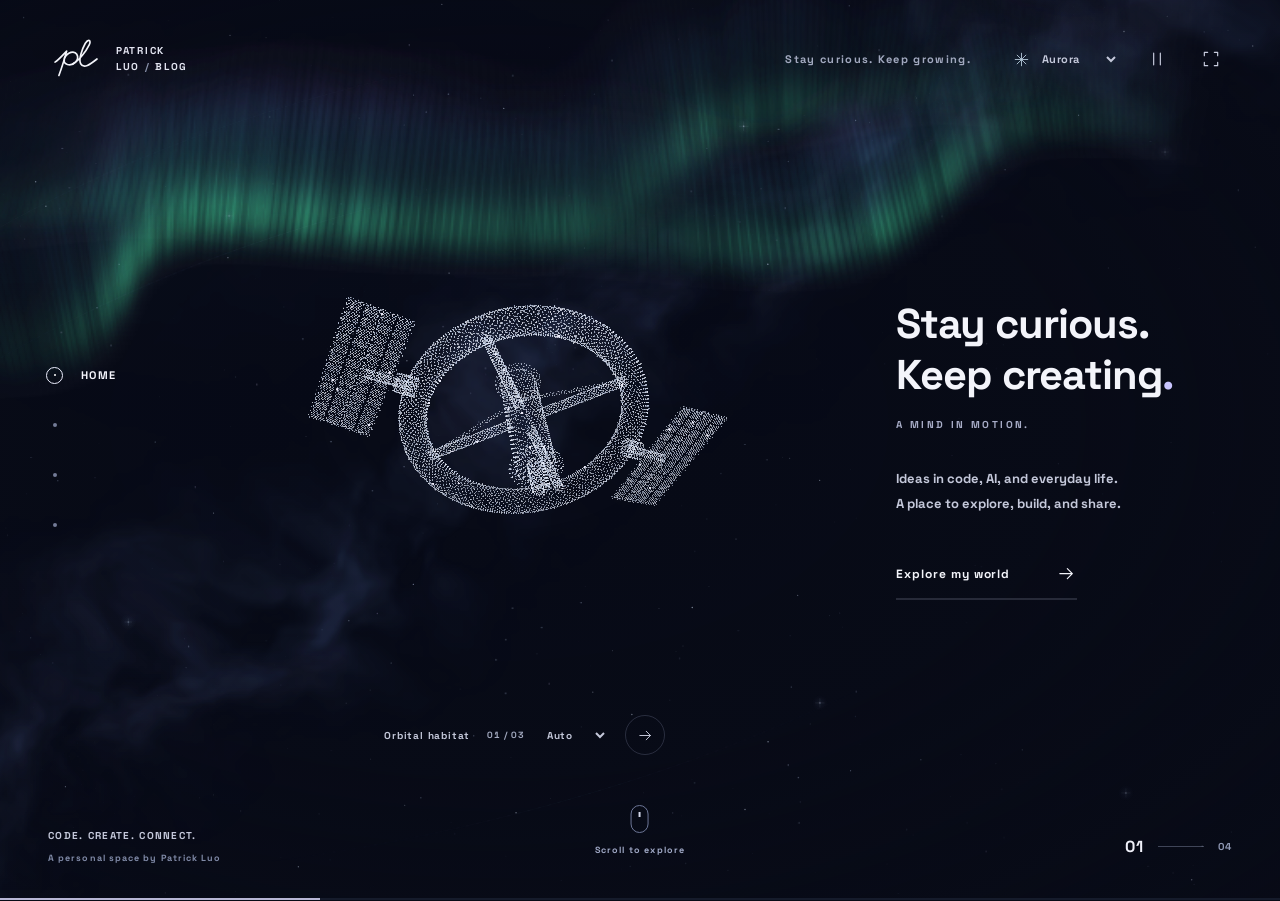
==== commit 0c014c1d: "Simplify CaseCraft and GoodHub project introductions" ====
--- a/index.html
+++ b/index.html
@@ -97,8 +97,8 @@
         <p class="chapter-english">BUILD. LEARN. REPEAT.</p>
         <div class="project-list">
           <details open><summary><span>TableSync<small>Planning × Togetherness</small></span><span class="detail-mark" aria-hidden="true"></span></summary><div class="project-body"><p>Dietary preferences, menu voting, and shared shopping tasks. Less coordination, more time around the table.</p><div class="project-links"><a href="https://table-sync.app/" target="_blank" rel="noopener">table-sync.app<svg class="icon" aria-hidden="true"><use href="#diagonal"/></svg></a><a href="tablesync.html">Explore the architecture<svg class="icon" aria-hidden="true"><use href="#diagonal"/></svg></a></div></div></details>
-          <details><summary><span>CaseCraft<small>AI × Legal reasoning</small></span><span class="detail-mark" aria-hidden="true"></span></summary><div class="project-body"><p>A legal reasoning platform for law students, connecting live transcription, role selection, and AI-assisted argument building.</p><a href="projects.html#casecraft" target="_blank" rel="noopener">View project<svg class="icon"><use href="#diagonal"/></svg></a></div></details>
-          <details><summary><span>GoodHub<small>Community × Volunteering</small></span><span class="detail-mark" aria-hidden="true"></span></summary><div class="project-body"><p>Connecting volunteers with opportunities through event sign-ups, team challenges, and community discussions.</p><a href="projects.html#goodhub" target="_blank" rel="noopener">View project<svg class="icon"><use href="#diagonal"/></svg></a></div></details>
+          <details><summary><span>CaseCraft<small>AI × Legal reasoning</small></span><span class="detail-mark" aria-hidden="true"></span></summary><div class="project-body"><p>A legal reasoning platform for law students, connecting live transcription, role selection, and AI-assisted argument building.</p><a href="casecraft.html">View project<svg class="icon"><use href="#diagonal"/></svg></a></div></details>
+          <details><summary><span>GoodHub<small>Community × Volunteering</small></span><span class="detail-mark" aria-hidden="true"></span></summary><div class="project-body"><p>Connecting volunteers with opportunities through event sign-ups, team challenges, and community discussions.</p><a href="goodhub.html">View project<svg class="icon"><use href="#diagonal"/></svg></a></div></details>
         </div>
       </div>
       <div class="scene-caption" aria-hidden="true"><span class="caption-line"></span><span>Every possibility begins with a point.</span></div>
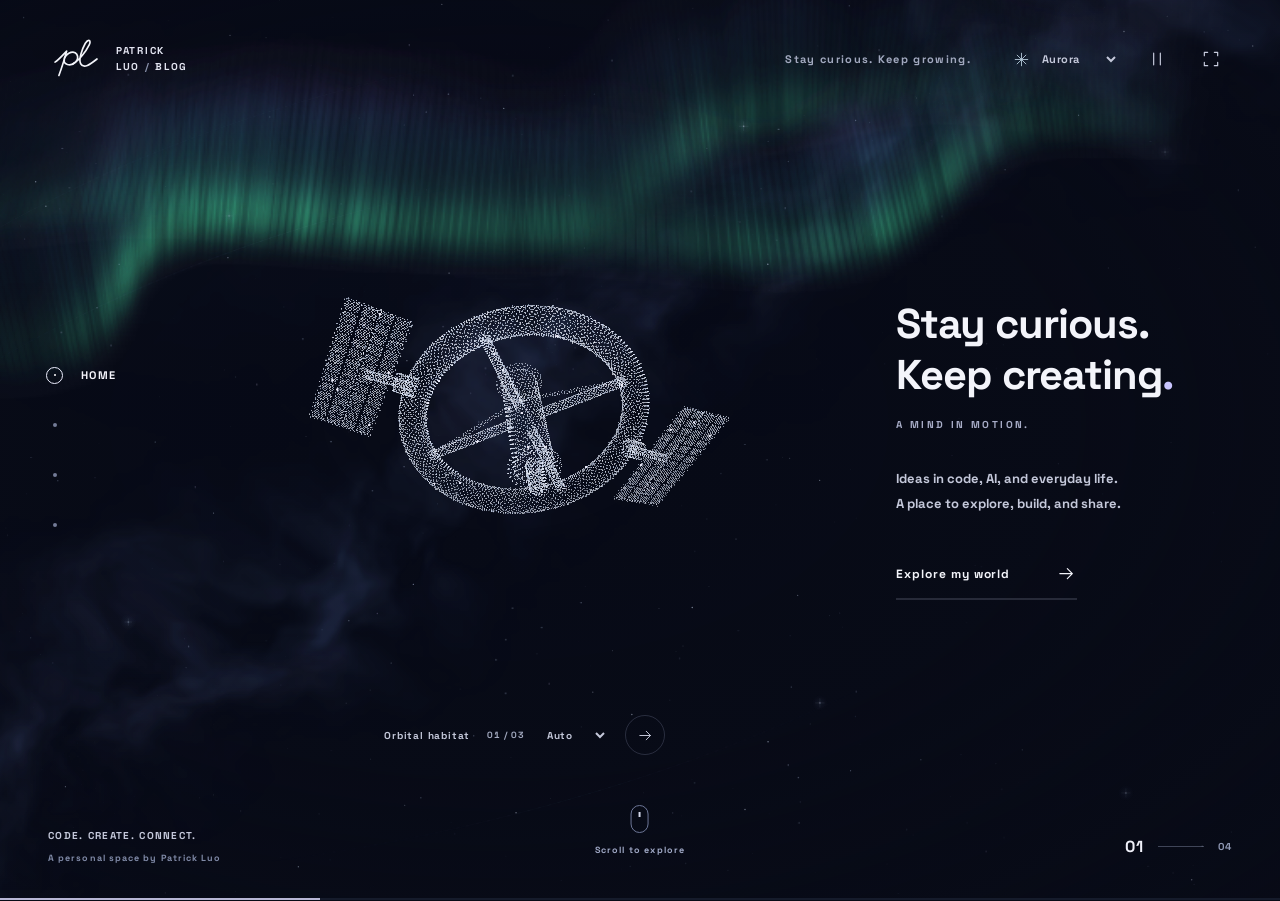
==== commit 66319803: "Keep project descriptions inline and use signature favicon" ====
--- a/index.html
+++ b/index.html
@@ -6,7 +6,7 @@
   <meta name="theme-color" content="#080b17">
   <meta name="description" content="Patrick Luo’s digital space. Notes on code, AI, and turning ideas into things that work.">
   <title>Patrick Luo · Stay curious</title>
-  <link rel="icon" href="assets/favicon.svg" type="image/svg+xml">
+  <link rel="icon" href="assets/favicon.svg?v=pl-signature" type="image/svg+xml" sizes="any">
   <link rel="stylesheet" href="styles.css?v=single-note">
   <script src="aurora.js" defer></script>
   <script src="ambient.js" defer></script>
@@ -97,8 +97,8 @@
         <p class="chapter-english">BUILD. LEARN. REPEAT.</p>
         <div class="project-list">
           <details open><summary><span>TableSync<small>Planning × Togetherness</small></span><span class="detail-mark" aria-hidden="true"></span></summary><div class="project-body"><p>Dietary preferences, menu voting, and shared shopping tasks. Less coordination, more time around the table.</p><div class="project-links"><a href="https://table-sync.app/" target="_blank" rel="noopener">table-sync.app<svg class="icon" aria-hidden="true"><use href="#diagonal"/></svg></a><a href="tablesync.html">Explore the architecture<svg class="icon" aria-hidden="true"><use href="#diagonal"/></svg></a></div></div></details>
-          <details><summary><span>CaseCraft<small>AI × Legal reasoning</small></span><span class="detail-mark" aria-hidden="true"></span></summary><div class="project-body"><p>A legal reasoning platform for law students, connecting live transcription, role selection, and AI-assisted argument building.</p><a href="casecraft.html">View project<svg class="icon"><use href="#diagonal"/></svg></a></div></details>
-          <details><summary><span>GoodHub<small>Community × Volunteering</small></span><span class="detail-mark" aria-hidden="true"></span></summary><div class="project-body"><p>Connecting volunteers with opportunities through event sign-ups, team challenges, and community discussions.</p><a href="goodhub.html">View project<svg class="icon"><use href="#diagonal"/></svg></a></div></details>
+          <details><summary><span>CaseCraft<small>AI × Legal reasoning</small></span><span class="detail-mark" aria-hidden="true"></span></summary><div class="project-body"><p>A legal reasoning platform for law students, connecting live transcription, role selection, and AI-assisted argument building.</p></div></details>
+          <details><summary><span>GoodHub<small>Community × Volunteering</small></span><span class="detail-mark" aria-hidden="true"></span></summary><div class="project-body"><p>Connecting volunteers with opportunities through event sign-ups, team challenges, and community discussions.</p></div></details>
         </div>
       </div>
       <div class="scene-caption" aria-hidden="true"><span class="caption-line"></span><span>Every possibility begins with a point.</span></div>
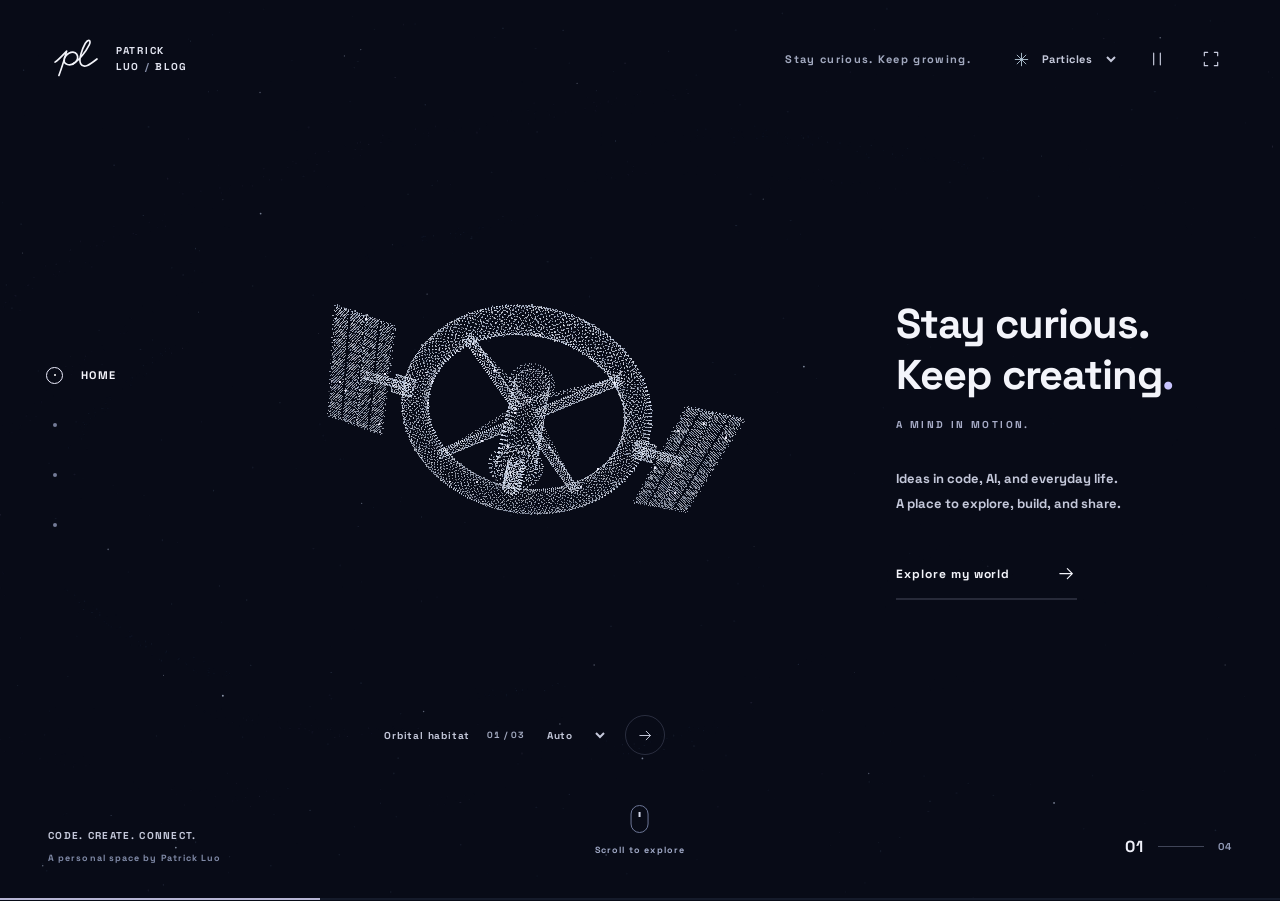
==== commit d51157e1: "Make pure particles the default blog background" ====
--- a/index.html
+++ b/index.html
@@ -7,13 +7,13 @@
   <meta name="description" content="Patrick Luo’s digital space. Notes on code, AI, and turning ideas into things that work.">
   <title>Patrick Luo · Stay curious</title>
   <link rel="icon" href="assets/favicon.svg?v=pl-signature" type="image/svg+xml" sizes="any">
-  <link rel="stylesheet" href="styles.css?v=single-note">
+  <link rel="stylesheet" href="styles.css?v=20260922-pure-particles">
   <script src="aurora.js" defer></script>
-  <script src="ambient.js" defer></script>
+  <script src="ambient.js?v=20260922-pure-particles" defer></script>
   <script src="station-forms.js" defer></script>
   <script src="observation-forms.js?v=jupiter-2" defer></script>
   <script src="particles.js?v=jupiter" defer></script>
-  <script src="main.js?v=field-notes" defer></script>
+  <script src="main.js?v=20260922-pure-particles" defer></script>
 </head>
 <body class="experience">
   <svg class="symbols" xmlns="http://www.w3.org/2000/svg" aria-hidden="true"><defs>
@@ -51,9 +51,10 @@
         <svg class="icon" aria-hidden="true"><use href="#spark"/></svg>
         <span class="sr-only">Sky atmosphere</span>
         <select id="sky-mode" aria-label="Sky atmosphere">
+          <option value="particles" selected>Particles</option>
           <option value="stars">Stars</option>
           <option value="meteors">Meteors</option>
-          <option value="aurora" selected>Aurora</option>
+          <option value="aurora">Aurora</option>
         </select>
       </label>
       <button class="icon-button" id="motion-toggle" type="button" aria-label="Pause animation" aria-pressed="false" title="Pause animation"><svg class="icon"><use href="#pause"/></svg></button>
--- a/styles.css
+++ b/styles.css
@@ -132,3 +132,12 @@
   .note-row h3{font-size:13px}.note-footer{font-size:9px;gap:8px 12px}
   .journal-deck br{display:none}.journal-deck{max-width:30ch}
 }
+
+/* Open on a flat navy field; the pure mode draws all visible depth with points. */
+.atmosphere{background:none}
+#ambient-scene[data-sky-mode="stars"] ~ .atmosphere,
+#ambient-scene[data-sky-mode="meteors"] ~ .atmosphere,
+#ambient-scene[data-sky-mode="aurora"] ~ .atmosphere{
+  background:radial-gradient(ellipse at 39% 47%,transparent 15%,#080b1715 52%,#080b1780 100%)
+}
+.reading-page{background:var(--bg)}
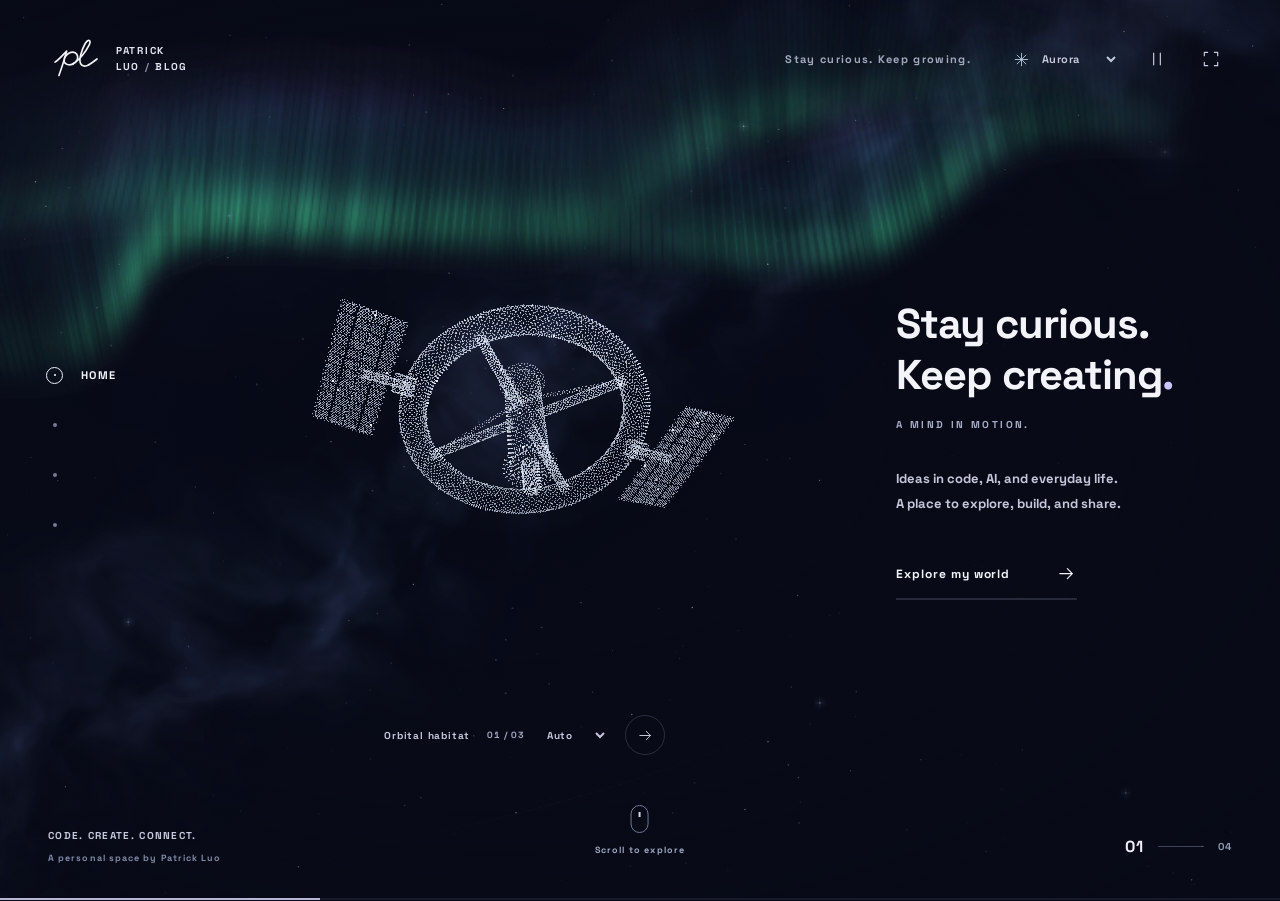
==== commit 5cb1b71c: "Revert "Make pure particles the default blog background" This reverts commit d51157e13a190978d89e3b2" ====
--- a/index.html
+++ b/index.html
@@ -7,13 +7,13 @@
   <meta name="description" content="Patrick Luo’s digital space. Notes on code, AI, and turning ideas into things that work.">
   <title>Patrick Luo · Stay curious</title>
   <link rel="icon" href="assets/favicon.svg?v=pl-signature" type="image/svg+xml" sizes="any">
-  <link rel="stylesheet" href="styles.css?v=20260922-pure-particles">
+  <link rel="stylesheet" href="styles.css?v=single-note">
   <script src="aurora.js" defer></script>
-  <script src="ambient.js?v=20260922-pure-particles" defer></script>
+  <script src="ambient.js" defer></script>
   <script src="station-forms.js" defer></script>
   <script src="observation-forms.js?v=jupiter-2" defer></script>
   <script src="particles.js?v=jupiter" defer></script>
-  <script src="main.js?v=20260922-pure-particles" defer></script>
+  <script src="main.js?v=field-notes" defer></script>
 </head>
 <body class="experience">
   <svg class="symbols" xmlns="http://www.w3.org/2000/svg" aria-hidden="true"><defs>
@@ -51,10 +51,9 @@
         <svg class="icon" aria-hidden="true"><use href="#spark"/></svg>
         <span class="sr-only">Sky atmosphere</span>
         <select id="sky-mode" aria-label="Sky atmosphere">
-          <option value="particles" selected>Particles</option>
           <option value="stars">Stars</option>
           <option value="meteors">Meteors</option>
-          <option value="aurora">Aurora</option>
+          <option value="aurora" selected>Aurora</option>
         </select>
       </label>
       <button class="icon-button" id="motion-toggle" type="button" aria-label="Pause animation" aria-pressed="false" title="Pause animation"><svg class="icon"><use href="#pause"/></svg></button>
--- a/styles.css
+++ b/styles.css
@@ -132,12 +132,3 @@
   .note-row h3{font-size:13px}.note-footer{font-size:9px;gap:8px 12px}
   .journal-deck br{display:none}.journal-deck{max-width:30ch}
 }
-
-/* Open on a flat navy field; the pure mode draws all visible depth with points. */
-.atmosphere{background:none}
-#ambient-scene[data-sky-mode="stars"] ~ .atmosphere,
-#ambient-scene[data-sky-mode="meteors"] ~ .atmosphere,
-#ambient-scene[data-sky-mode="aurora"] ~ .atmosphere{
-  background:radial-gradient(ellipse at 39% 47%,transparent 15%,#080b1715 52%,#080b1780 100%)
-}
-.reading-page{background:var(--bg)}
